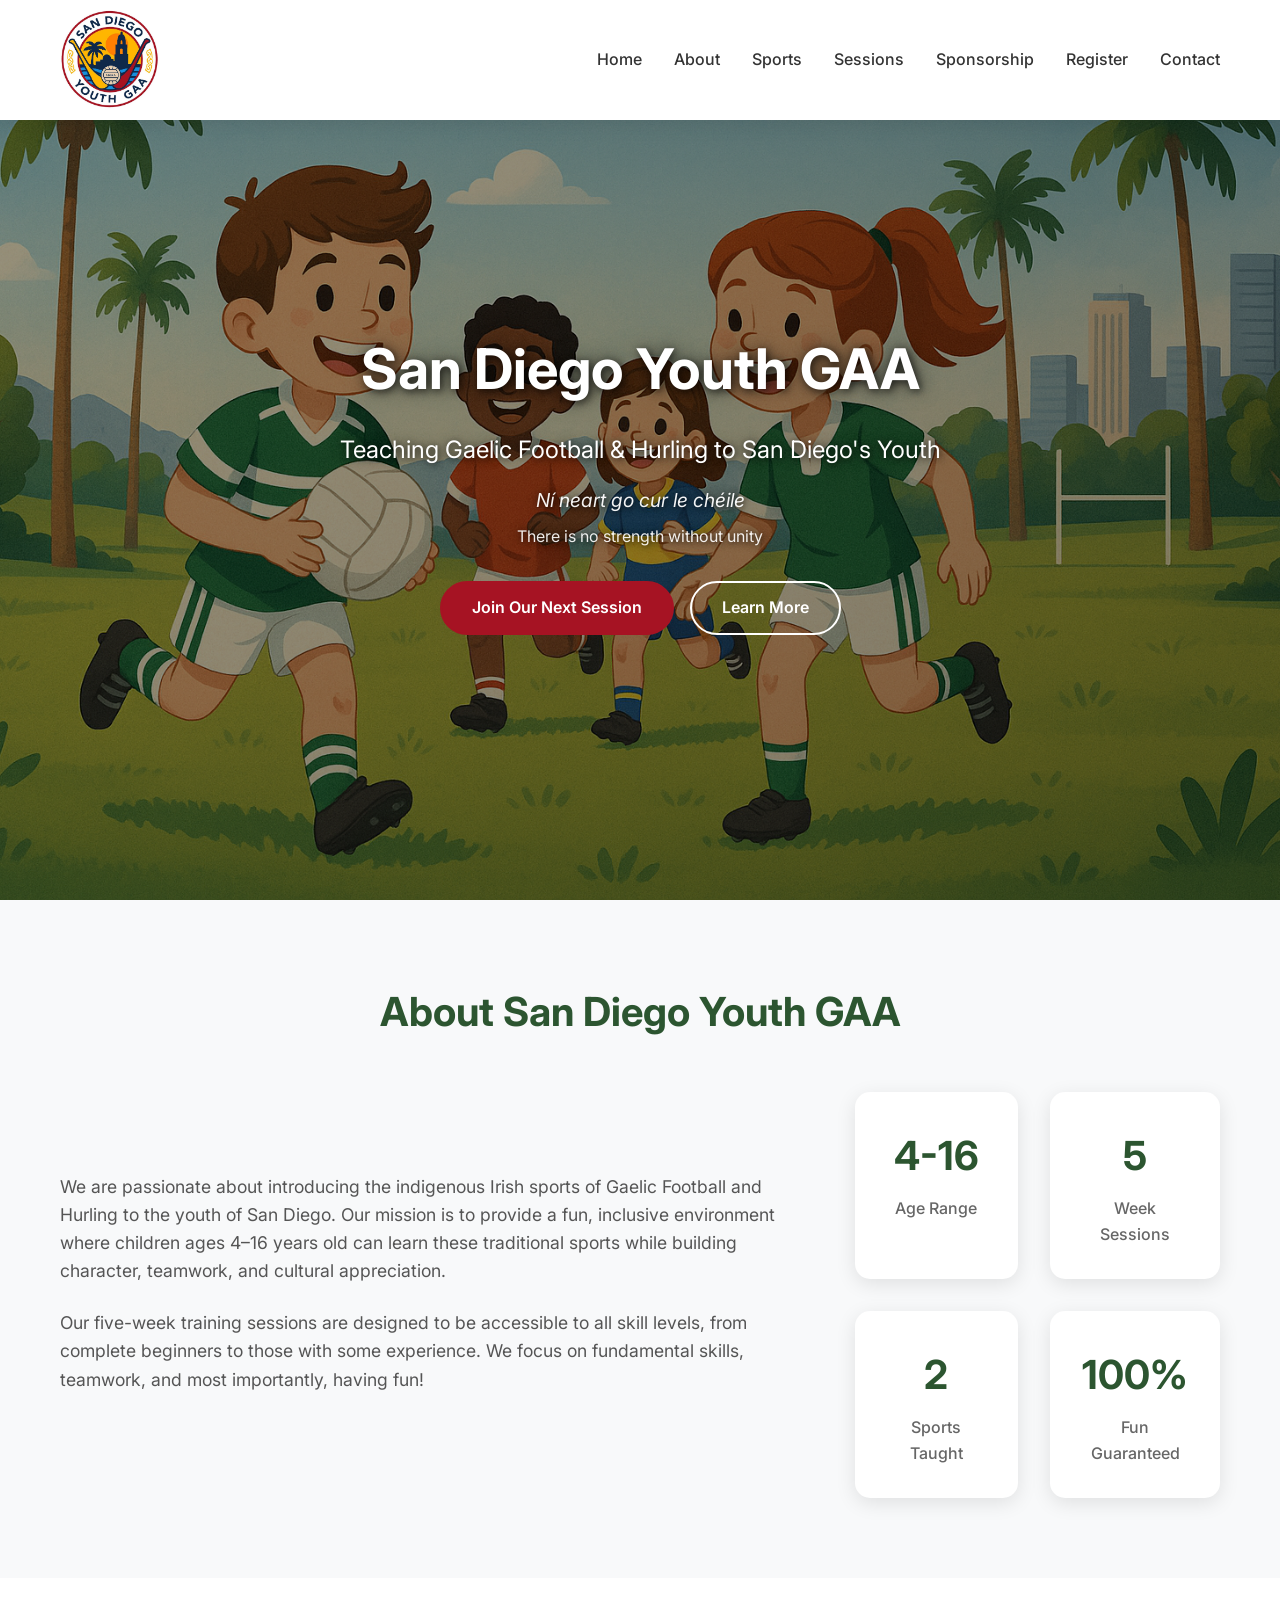
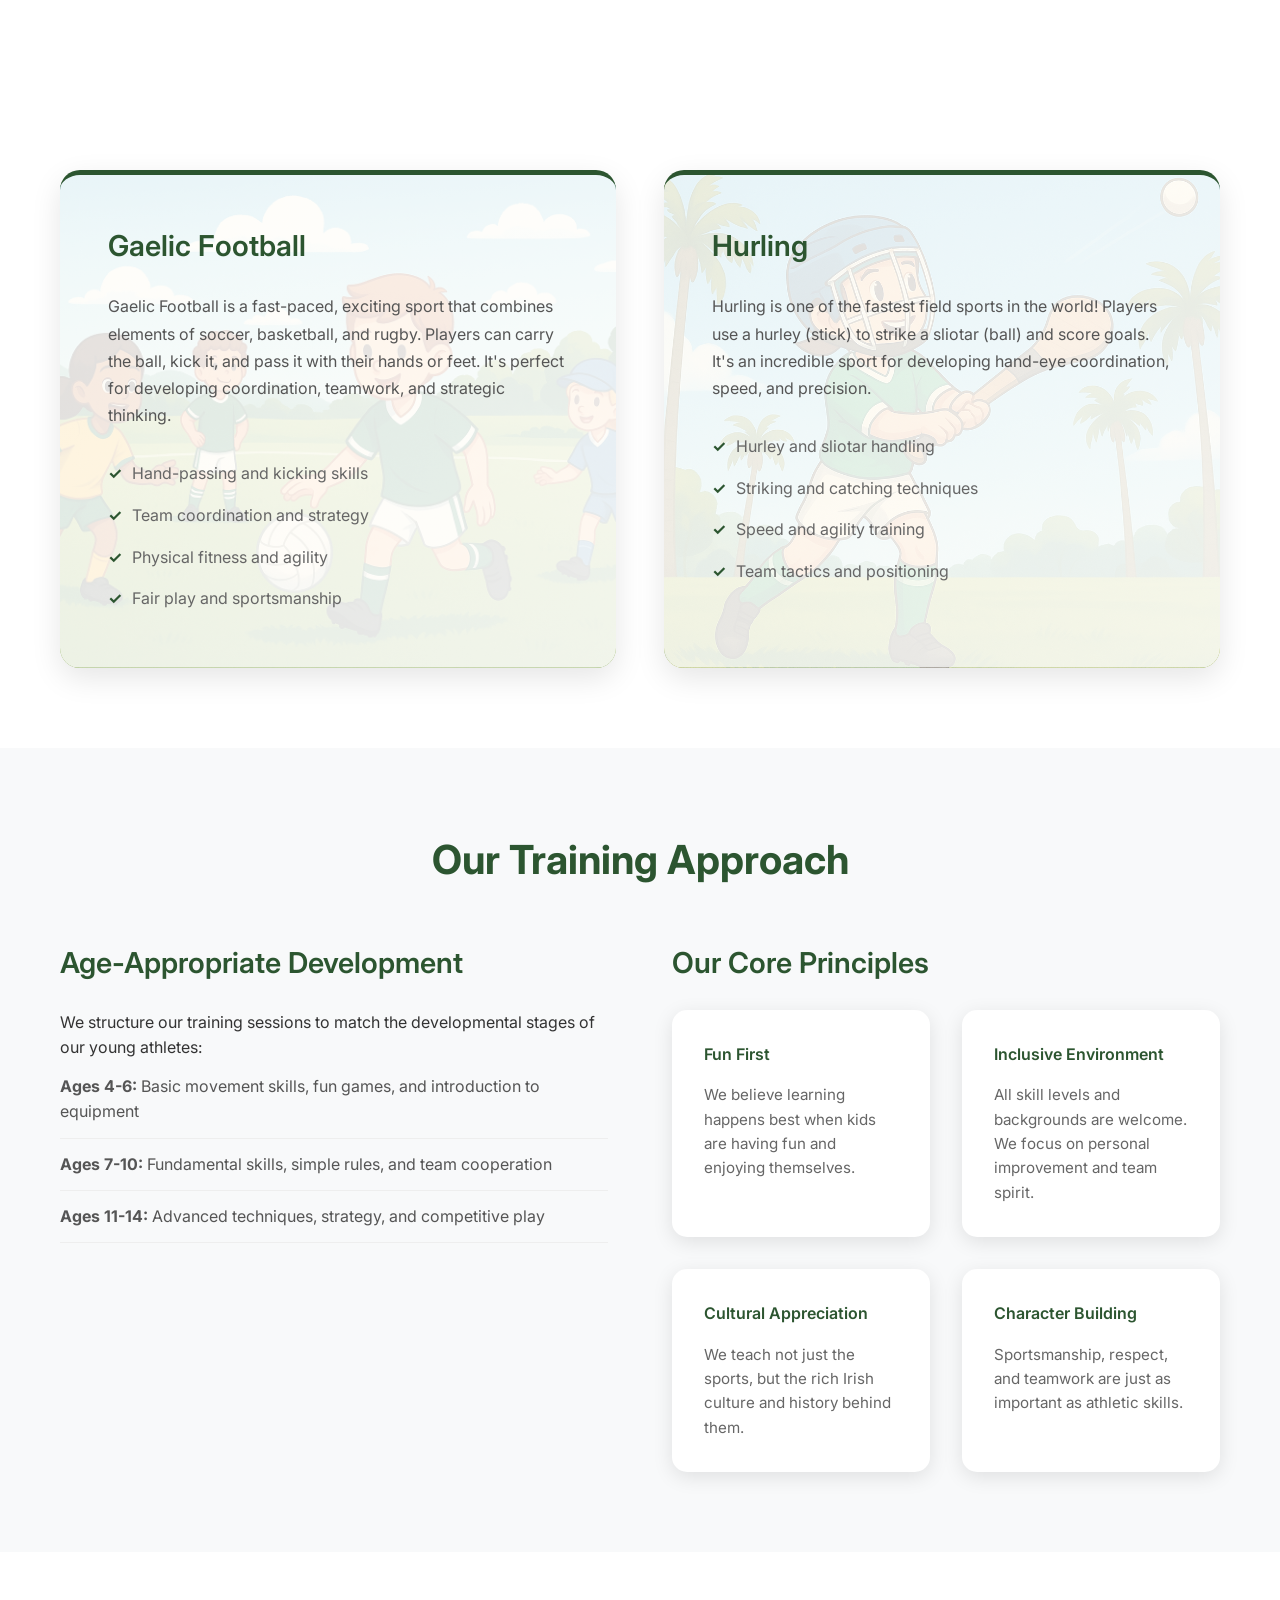
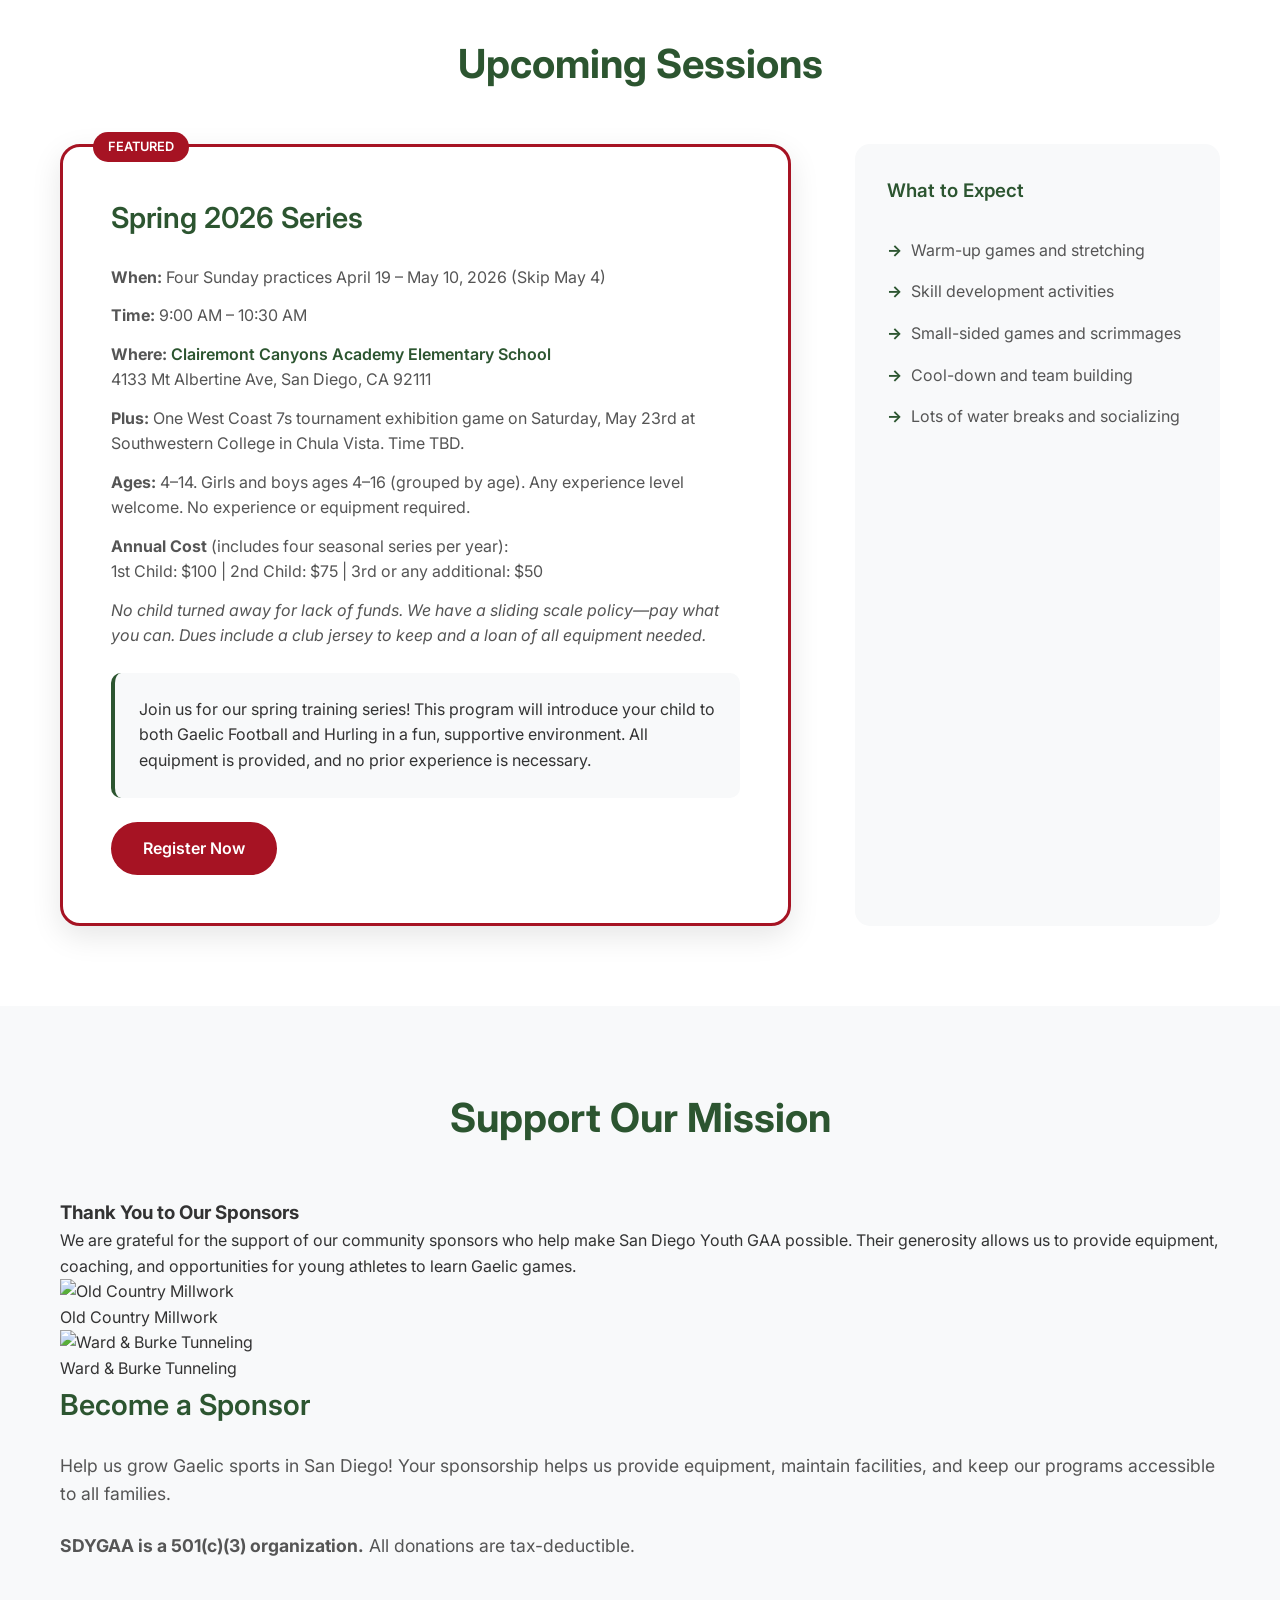
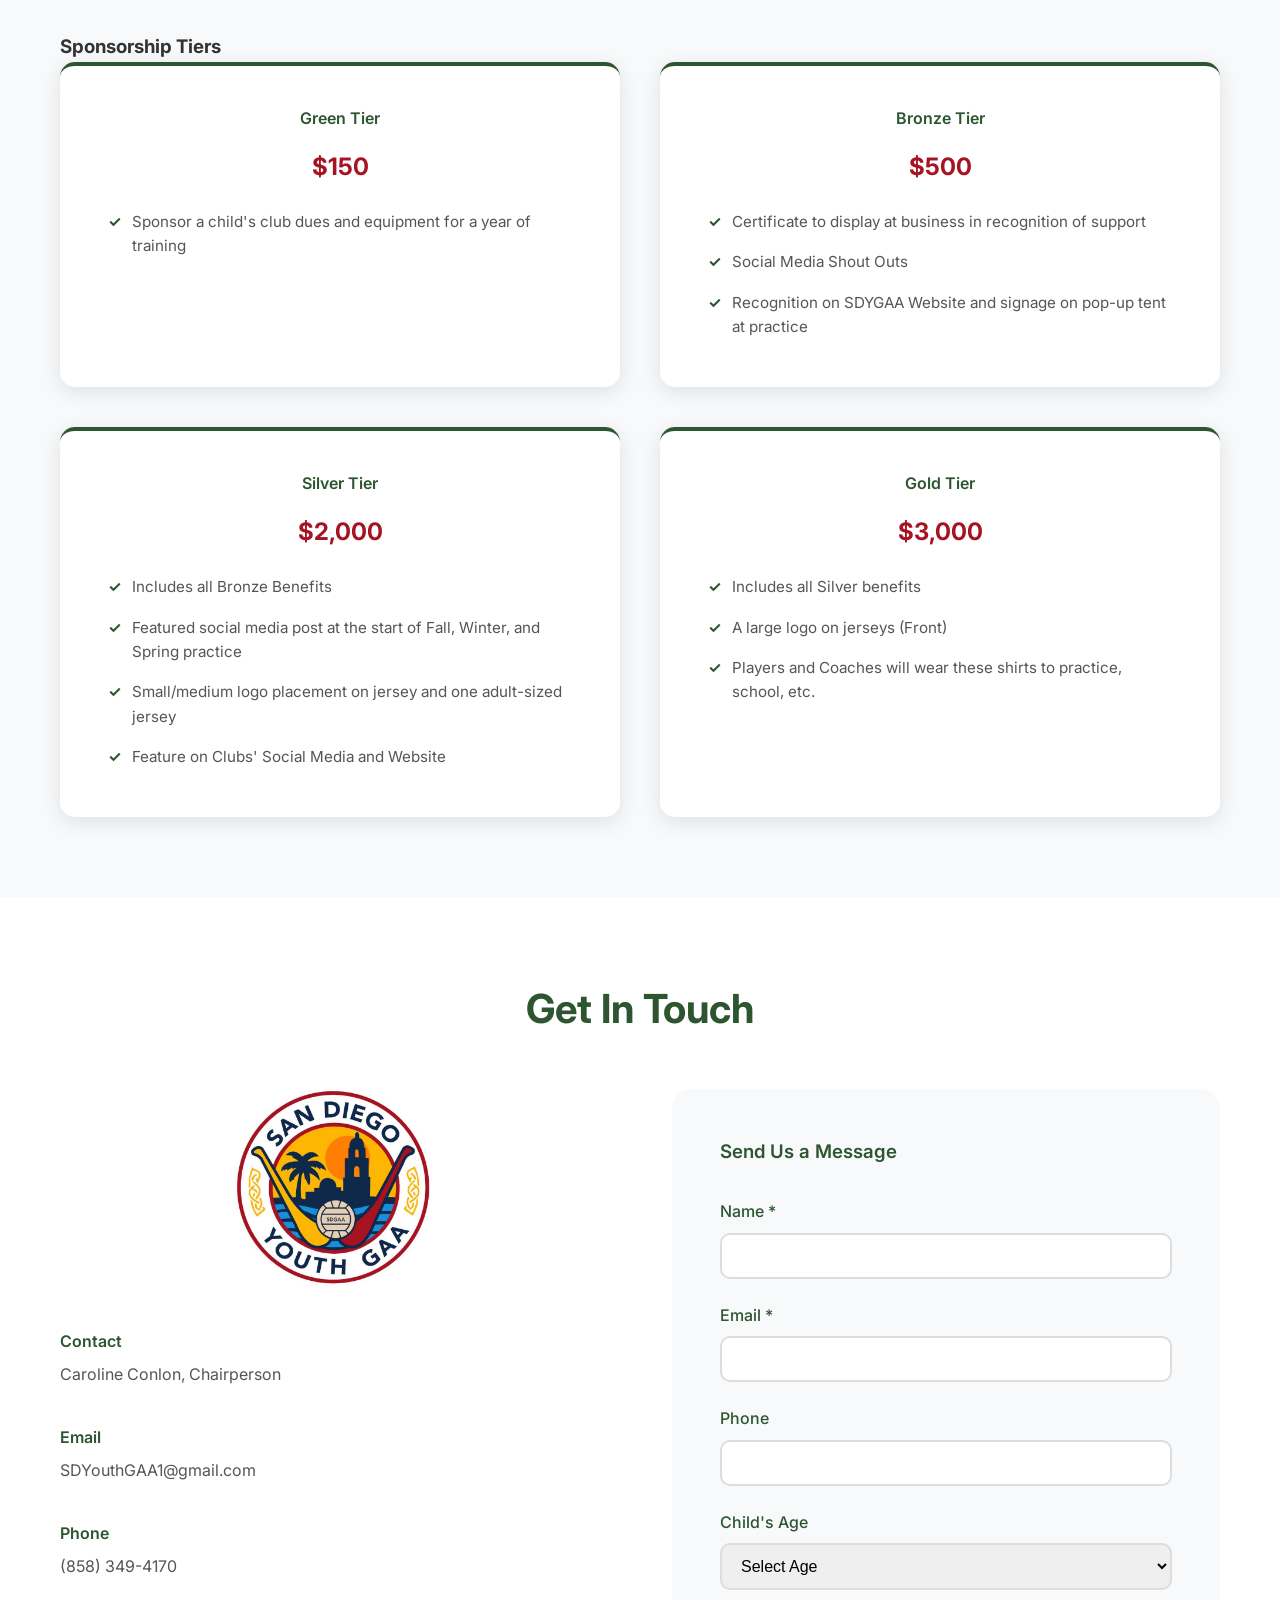
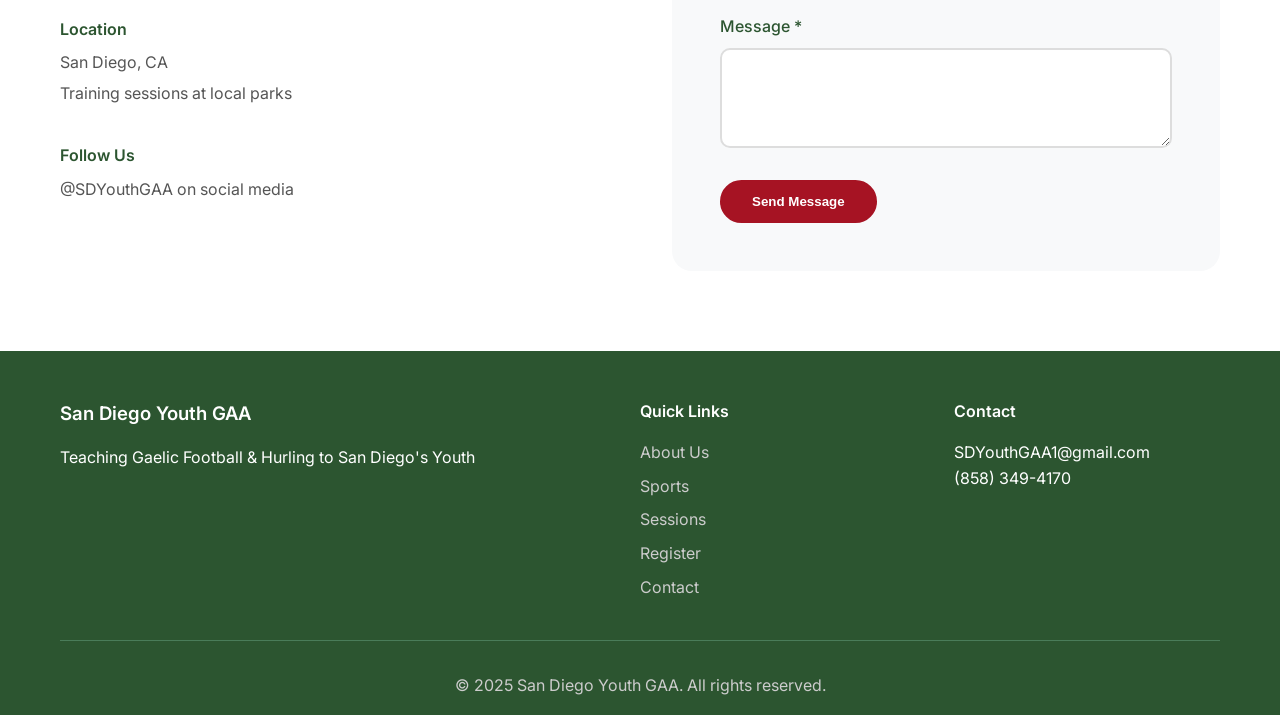
==== index.html @ a53fa12e "Update index.html" ====
<!DOCTYPE html>
<html lang="en">
<head>
    <meta charset="UTF-8">
    <meta name="viewport" content="width=device-width, initial-scale=1.0">
    <title>San Diego Youth GAA - Gaelic Football & Hurling for Kids</title>
    <meta name="description" content="San Diego Youth GAA teaches Gaelic Football and Hurling to children ages 4-16. Join our fun, inclusive sports programs in San Diego!">
    <link rel="stylesheet" href="styles.css">
    <link href="https://fonts.googleapis.com/css2?family=Inter:wght@300;400;500;600;700&display=swap" rel="stylesheet">
</head>
<body>
    <!-- Navigation -->
    <nav class="navbar">
        <div class="nav-container">
            <div class="nav-logo">
                <a href="#home">
                    <img src="images/Youth-GAA-Logo-01.png" alt="San Diego Youth GAA Logo" class="logo-img">
                </a>
            </div>
            <div class="nav-menu" id="nav-menu">
                <a href="#home" class="nav-link">Home</a>
                <a href="#about" class="nav-link">About</a>
                <a href="#sports" class="nav-link">Sports</a>
                <a href="#sessions" class="nav-link">Sessions</a>
                <a href="#sponsorship" class="nav-link">Sponsorship</a>
                <a href="registration.html" class="nav-link">Register</a>
                <a href="#contact" class="nav-link">Contact</a>
            </div>
            <div class="nav-toggle" id="nav-toggle">
                <span class="bar"></span>
                <span class="bar"></span>
                <span class="bar"></span>
            </div>
        </div>
    </nav>

    <!-- Hero Section -->
    <section id="home" class="hero">
        <div class="hero-content">
            <h1 class="hero-title">San Diego Youth GAA</h1>
            <p class="hero-subtitle">Teaching Gaelic Football & Hurling to San Diego's Youth</p>
            <p class="hero-tagline">Ní neart go cur le chéile</p>
            <p class="hero-tagline-translation">There is no strength without unity</p>
            <div class="hero-buttons">
                <a href="#sessions" class="btn btn-primary">Join Our Next Session</a>
                <a href="#about" class="btn btn-secondary">Learn More</a>
            </div>
        </div>
    </section>

    <!-- About Section -->
    <section id="about" class="about">
        <div class="container">
            <h2 class="section-title">About San Diego Youth GAA</h2>
            <div class="about-content">
                <div class="about-text">
                    <p>We are passionate about introducing the indigenous Irish sports of Gaelic Football and Hurling to the youth of San Diego. Our mission is to provide a fun, inclusive environment where children ages 4–16 years old can learn these traditional sports while building character, teamwork, and cultural appreciation.</p>
                    <p>Our five-week training sessions are designed to be accessible to all skill levels, from complete beginners to those with some experience. We focus on fundamental skills, teamwork, and most importantly, having fun!</p>
                </div>
                <div class="about-stats">
                    <div class="stat">
                        <h3>4-16</h3>
                        <p>Age Range</p>
                    </div>
                    <div class="stat">
                        <h3>5</h3>
                        <p>Week Sessions</p>
                    </div>
                    <div class="stat">
                        <h3>2</h3>
                        <p>Sports Taught</p>
                    </div>
                    <div class="stat">
                        <h3>100%</h3>
                        <p>Fun Guaranteed</p>
                    </div>
                </div>
            </div>
        </div>
    </section>

    <!-- Sports Section -->
    <section id="sports" class="sports">
        <div class="container">
            <h2 class="section-title">The Sports We Teach</h2>
            <div class="sports-grid">
                <div class="sport-card">
                    <h3>Gaelic Football</h3>
                    <p>Gaelic Football is a fast-paced, exciting sport that combines elements of soccer, basketball, and rugby. Players can carry the ball, kick it, and pass it with their hands or feet. It's perfect for developing coordination, teamwork, and strategic thinking.</p>
                    <ul>
                        <li>Hand-passing and kicking skills</li>
                        <li>Team coordination and strategy</li>
                        <li>Physical fitness and agility</li>
                        <li>Fair play and sportsmanship</li>
                    </ul>
                </div>
                <div class="sport-card">
                    <h3>Hurling</h3>
                    <p>Hurling is one of the fastest field sports in the world! Players use a hurley (stick) to strike a sliotar (ball) and score goals. It's an incredible sport for developing hand-eye coordination, speed, and precision.</p>
                    <ul>
                        <li>Hurley and sliotar handling</li>
                        <li>Striking and catching techniques</li>
                        <li>Speed and agility training</li>
                        <li>Team tactics and positioning</li>
                    </ul>
                </div>
            </div>
        </div>
    </section>

    <!-- Training Methodology -->
    <section class="methodology">
        <div class="container">
            <h2 class="section-title">Our Training Approach</h2>
            <div class="methodology-content">
                <div class="methodology-text">
                    <h3>Age-Appropriate Development</h3>
                    <p>We structure our training sessions to match the developmental stages of our young athletes:</p>
                    <ul>
                        <li><strong>Ages 4-6:</strong> Basic movement skills, fun games, and introduction to equipment</li>
                        <li><strong>Ages 7-10:</strong> Fundamental skills, simple rules, and team cooperation</li>
                        <li><strong>Ages 11-14:</strong> Advanced techniques, strategy, and competitive play</li>
                    </ul>
                </div>
                <div class="methodology-principles">
                    <h3>Our Core Principles</h3>
                    <div class="principles-grid">
                        <div class="principle">
                            <h4>Fun First</h4>
                            <p>We believe learning happens best when kids are having fun and enjoying themselves.</p>
                        </div>
                        <div class="principle">
                            <h4>Inclusive Environment</h4>
                            <p>All skill levels and backgrounds are welcome. We focus on personal improvement and team spirit.</p>
                        </div>
                        <div class="principle">
                            <h4>Cultural Appreciation</h4>
                            <p>We teach not just the sports, but the rich Irish culture and history behind them.</p>
                        </div>
                        <div class="principle">
                            <h4>Character Building</h4>
                            <p>Sportsmanship, respect, and teamwork are just as important as athletic skills.</p>
                        </div>
                    </div>
                </div>
            </div>
        </div>
    </section>

    <!-- Sessions Section -->
    <section id="sessions" class="sessions">
        <div class="container">
            <h2 class="section-title">Upcoming Sessions</h2>
            <div class="sessions-content">
                <div class="session-card featured">
                    <h3>Spring 2026 Series</h3>
                    <div class="session-details">
                        <p><strong>When:</strong> Four Sunday practices April 19 – May 10, 2026 (Skip May 4)</p>
                        <p><strong>Time:</strong> 9:00 AM – 10:30 AM</p>
                        <p><strong>Where:</strong> <a href="https://maps.app.goo.gl/bVkamLUsUkQuXabm9" target="_blank" rel="noopener noreferrer">Clairemont Canyons Academy Elementary School</a><br>4133 Mt Albertine Ave, San Diego, CA 92111</p>
                        <p><strong>Plus:</strong> One West Coast 7s tournament exhibition game on Saturday, May 23rd at Southwestern College in Chula Vista. Time TBD.</p>
                        <p><strong>Ages:</strong> 4–14. Girls and boys ages 4–16 (grouped by age). Any experience level welcome. No experience or equipment required.</p>
                        <p><strong>Annual Cost</strong> (includes four seasonal series per year):<br>
                        1st Child: $100 | 2nd Child: $75 | 3rd or any additional: $50</p>
                        <p><em>No child turned away for lack of funds. We have a sliding scale policy—pay what you can. Dues include a club jersey to keep and a loan of all equipment needed.</em></p>
                    </div>
                    <div class="session-description">
                        <p>Join us for our spring training series! This program will introduce your child to both Gaelic Football and Hurling in a fun, supportive environment. All equipment is provided, and no prior experience is necessary.</p>
                    </div>
                    <a href="registration.html" class="btn btn-primary">Register Now</a>
                </div>
                
                <div class="session-info">
                    <h3>What to Expect</h3>
                    <ul>
                        <li>Warm-up games and stretching</li>
                        <li>Skill development activities</li>
                        <li>Small-sided games and scrimmages</li>
                        <li>Cool-down and team building</li>
                        <li>Lots of water breaks and socializing</li>
                    </ul>
                </div>
            </div>
        </div>
    </section>

    <!-- Sponsorship Section -->
    <section id="sponsorship" class="sponsorship">
        <div class="container">
            <h2 class="section-title">Support Our Mission</h2>
            <div class="sponsor-thank-you">
                <h3>Thank You to Our Sponsors</h3>
                <p>We are grateful for the support of our community sponsors who help make San Diego Youth GAA possible. Their generosity allows us to provide equipment, coaching, and opportunities for young athletes to learn Gaelic games.</p>
                <div class="sponsor-logos">
                    <div class="sponsor-logo-item">
                        <img src="images/sponsors/old-country-millwork.png" alt="Old Country Millwork" class="sponsor-logo-img">
                        <p>Old Country Millwork</p>
                    </div>
                    <div class="sponsor-logo-item">
                        <img src="images/sponsors/ward-burke-tunneling.png" alt="Ward & Burke Tunneling" class="sponsor-logo-img">
                        <p>Ward & Burke Tunneling</p>
                    </div>
                </div>
            </div>
            <div class="sponsorship-content">
                <div class="sponsorship-text">
                    <h3>Become a Sponsor</h3>
                    <p>Help us grow Gaelic sports in San Diego! Your sponsorship helps us provide equipment, maintain facilities, and keep our programs accessible to all families.</p>
                    <p><strong>SDYGAA is a 501(c)(3) organization.</strong> All donations are tax-deductible.</p>
                </div>
                <div class="sponsorship-levels">
                    <h3>Sponsorship Tiers</h3>
                    <div class="levels-grid">
                        <div class="level">
                            <h4>Green Tier</h4>
                            <p class="amount">$150</p>
                            <ul>
                                <li>Sponsor a child's club dues and equipment for a year of training</li>
                            </ul>
                        </div>
                        <div class="level">
                            <h4>Bronze Tier</h4>
                            <p class="amount">$500</p>
                            <ul>
                                <li>Certificate to display at business in recognition of support</li>
                                <li>Social Media Shout Outs</li>
                                <li>Recognition on SDYGAA Website and signage on pop-up tent at practice</li>
                            </ul>
                        </div>
                        <div class="level">
                            <h4>Silver Tier</h4>
                            <p class="amount">$2,000</p>
                            <ul>
                                <li>Includes all Bronze Benefits</li>
                                <li>Featured social media post at the start of Fall, Winter, and Spring practice</li>
                                <li>Small/medium logo placement on jersey and one adult-sized jersey</li>
                                <li>Feature on Clubs' Social Media and Website</li>
                            </ul>
                        </div>
                        <div class="level">
                            <h4>Gold Tier</h4>
                            <p class="amount">$3,000</p>
                            <ul>
                                <li>Includes all Silver benefits</li>
                                <li>A large logo on jerseys (Front)</li>
                                <li>Players and Coaches will wear these shirts to practice, school, etc.</li>
                            </ul>
                        </div>
                    </div>
                </div>
            </div>
        </div>
    </section>

    <!-- Contact Section -->
    <section id="contact" class="contact">
        <div class="container">
            <h2 class="section-title">Get In Touch</h2>
            <div class="contact-content">
                <div class="contact-info">
                    <div class="contact-logo">
                        <img src="images/Youth-GAA-Logo-01.png" alt="San Diego Youth GAA Logo" class="contact-logo-img">
                    </div>
                    <div class="contact-item">
                        <h4>Contact</h4>
                        <p>Caroline Conlon, Chairperson</p>
                    </div>
                    <div class="contact-item">
                        <h4>Email</h4>
                        <p>SDYouthGAA1@gmail.com</p>
                    </div>
                    <div class="contact-item">
                        <h4>Phone</h4>
                        <p>(858) 349-4170</p>
                    </div>
                    <div class="contact-item">
                        <h4>Location</h4>
                        <p>San Diego, CA</p>
                        <p>Training sessions at local parks</p>
                    </div>
                    <div class="contact-item">
                        <h4>Follow Us</h4>
                        <p>@SDYouthGAA on social media</p>
                    </div>
                </div>
                <div class="contact-form">
                    <h3>Send Us a Message</h3>
                    <form action="https://formspree.io/f/xldoqvle" method="POST" id="contact-form">
                        <input type="hidden" name="_replyto" value="SDYouthGAA1@gmail.com">
                        <input type="hidden" name="_subject" value="New Contact Form Submission from SD Youth GAA Website">
                        <div class="form-group">
                            <label for="name">Name *</label>
                            <input type="text" id="name" name="name" required>
                        </div>
                        <div class="form-group">
                            <label for="email">Email *</label>
                            <input type="email" id="email" name="email" required>
                        </div>
                        <div class="form-group">
                            <label for="phone">Phone</label>
                            <input type="tel" id="phone" name="phone">
                        </div>
                        <div class="form-group">
                            <label for="child-age">Child's Age</label>
                            <select id="child-age" name="child-age">
                                <option value="">Select Age</option>
                                <option value="4-6">4-6 years</option>
                                <option value="7-10">7-10 years</option>
                                <option value="11-14">11-14 years</option>
                            </select>
                        </div>
                        <div class="form-group">
                            <label for="message">Message *</label>
                            <textarea id="message" name="message" rows="4" required></textarea>
                        </div>
                        <button type="submit" class="btn btn-primary">Send Message</button>
                        <div id="form-status" style="margin-top: 1rem; display: none;"></div>
                    </form>
                </div>
            </div>
        </div>
    </section>

    <!-- Footer -->
    <footer class="footer">
        <div class="container">
            <div class="footer-content">
                <div class="footer-section">
                    <h3>San Diego Youth GAA</h3>
                    <p>Teaching Gaelic Football & Hurling to San Diego's Youth</p>
                </div>
                <div class="footer-section">
                    <h4>Quick Links</h4>
                    <ul>
                        <li><a href="index.html#about">About Us</a></li>
                        <li><a href="index.html#sports">Sports</a></li>
                        <li><a href="index.html#sessions">Sessions</a></li>
                        <li><a href="registration.html">Register</a></li>
                        <li><a href="index.html#contact">Contact</a></li>
                    </ul>
                </div>
                <div class="footer-section">
                    <h4>Contact</h4>
                    <p>SDYouthGAA1@gmail.com</p>
                    <p>(858) 349-4170</p>
                </div>
            </div>
            <div class="footer-bottom">
                <p>&copy; 2025 San Diego Youth GAA. All rights reserved.</p>
            </div>
        </div>
    </footer>

    <script src="script.js"></script>
</body>
</html>
---- styles.css ----
/* Reset and Base Styles */
* {
    margin: 0;
    padding: 0;
    box-sizing: border-box;
}

body {
    font-family: 'Inter', sans-serif;
    line-height: 1.6;
    color: #333;
    overflow-x: hidden;
}

.container {
    max-width: 1200px;
    margin: 0 auto;
    padding: 0 20px;
}

/* Navigation */
.navbar {
    position: fixed;
    top: 0;
    width: 100%;
    background: #ffffff;
    opacity: 1;
    z-index: 1000;
    padding: 10px 0;
    box-shadow: 0 2px 20px rgba(0, 0, 0, 0.1);
    height: 120px;
}

.nav-container {
    max-width: 1200px;
    margin: 0 auto;
    padding: 0 20px;
    display: flex;
    justify-content: space-between;
    align-items: center;
    height: 100%;
}

.nav-logo {
    display: flex;
    align-items: center;
}

.nav-logo a {
    text-decoration: none;
    display: flex;
    align-items: center;
}

.logo-img {
    height: 100px;
    width: auto;
    max-width: 300px;
    object-fit: contain;
}

.nav-menu {
    display: flex;
    gap: 2rem;
}

.nav-link {
    text-decoration: none;
    color: #333;
    font-weight: 500;
    transition: color 0.3s ease;
}

.nav-link:hover {
    color: #2c5530;
}

.nav-toggle {
    display: none;
    flex-direction: column;
    cursor: pointer;
}

.bar {
    width: 25px;
    height: 3px;
    background: #333;
    margin: 3px 0;
    transition: 0.3s;
}

/* Hero Section */
.hero {
    background: linear-gradient(135deg, rgba(0, 0, 0, 0.4) 0%, rgba(0, 0, 0, 0.5) 100%),
                url('images/Youth-GAA-Header-Image-02.png');
    background-size: cover;
    background-position: center;
    background-repeat: no-repeat;
    background-attachment: fixed;
    color: white;
    padding: 140px 0 80px;
    text-align: center;
    min-height: 100vh;
    display: flex;
    align-items: center;
    position: relative;
}

.hero-content {
    max-width: 800px;
    margin: 0 auto;
    padding: 0 20px;
}

.hero-title {
    font-size: 3.5rem;
    font-weight: 700;
    margin-bottom: 1rem;
    text-shadow: 2px 2px 8px rgba(0, 0, 0, 0.7), 0 0 20px rgba(0, 0, 0, 0.5);
}

.hero-subtitle {
    font-size: 1.5rem;
    margin-bottom: 1rem;
    font-weight: 400;
    text-shadow: 1px 1px 6px rgba(0, 0, 0, 0.7), 0 0 15px rgba(0, 0, 0, 0.4);
}

.hero-tagline {
    font-size: 1.2rem;
    font-style: italic;
    margin-bottom: 0.5rem;
    opacity: 0.95;
    text-shadow: 1px 1px 5px rgba(0, 0, 0, 0.7), 0 0 12px rgba(0, 0, 0, 0.4);
}

.hero-tagline-translation {
    font-size: 1rem;
    margin-bottom: 2rem;
    opacity: 0.9;
    text-shadow: 1px 1px 5px rgba(0, 0, 0, 0.7), 0 0 12px rgba(0, 0, 0, 0.4);
}

.hero-buttons {
    display: flex;
    gap: 1rem;
    justify-content: center;
    flex-wrap: wrap;
}

/* Buttons */
.btn {
    display: inline-block;
    padding: 12px 30px;
    text-decoration: none;
    border-radius: 50px;
    font-weight: 600;
    transition: all 0.3s ease;
    border: 2px solid transparent;
}

.btn-primary {
    background: #a61323;
    color: white;
    border-color: #a61323;
}

.btn-primary:hover {
    background: #8a0f1c;
    border-color: #8a0f1c;
    transform: translateY(-2px);
    box-shadow: 0 5px 15px rgba(166, 19, 35, 0.4);
}

.btn-secondary {
    background: transparent;
    color: white;
    border-color: white;
}

.btn-secondary:hover {
    background: white;
    color: #2c5530;
    transform: translateY(-2px);
}

/* Section Styles */
section {
    padding: 80px 0;
}

.section-title {
    text-align: center;
    font-size: 2.5rem;
    font-weight: 700;
    margin-bottom: 3rem;
    color: #2c5530;
}

/* About Section */
.about {
    background: #f8f9fa;
}

.about-content {
    display: grid;
    grid-template-columns: 2fr 1fr;
    gap: 4rem;
    align-items: center;
}

.about-text p {
    font-size: 1.1rem;
    margin-bottom: 1.5rem;
    color: #555;
}

.about-stats {
    display: grid;
    grid-template-columns: 1fr 1fr;
    gap: 2rem;
}

.stat {
    text-align: center;
    padding: 2rem;
    background: white;
    border-radius: 15px;
    box-shadow: 0 5px 20px rgba(0, 0, 0, 0.1);
}

.stat h3 {
    font-size: 2.5rem;
    font-weight: 700;
    color: #2c5530;
    margin-bottom: 0.5rem;
}

.stat p {
    color: #666;
    font-weight: 500;
}

/* Sports Section */
.sports {
    position: relative;
    background: url('images/Youth-GAA-Header-Image-04.png') center center;
    background-size: cover;
    background-repeat: no-repeat;
    background-attachment: fixed;
}

.sports .section-title {
    color: #ffffff;
}

.sports .container {
    position: relative;
    z-index: 1;
}

.sports-grid {
    display: grid;
    grid-template-columns: 1fr 1fr;
    gap: 3rem;
}

.sport-card {
    background: white;
    padding: 3rem;
    border-radius: 20px;
    box-shadow: 0 10px 30px rgba(0, 0, 0, 0.1);
    border-top: 5px solid #2c5530;
    position: relative;
    overflow: hidden;
}

.sport-card:first-child {
    background: linear-gradient(135deg, rgba(255, 255, 255, 0.85) 0%, rgba(255, 255, 255, 0.9) 100%),
                url('images/Youth-GAA-Header-Image-01.png');
    background-size: cover;
    background-position: center;
    background-repeat: no-repeat;
}

.sport-card:last-child {
    background: linear-gradient(135deg, rgba(255, 255, 255, 0.85) 0%, rgba(255, 255, 255, 0.9) 100%),
                url('images/Youth-GAA-Header-Image-03.png');
    background-size: cover;
    background-position: center;
    background-repeat: no-repeat;
}

.sport-card h3 {
    font-size: 1.8rem;
    color: #2c5530;
    margin-bottom: 1.5rem;
    font-weight: 600;
    position: relative;
    z-index: 1;
}

.sport-card p {
    margin-bottom: 1.5rem;
    color: #555;
    line-height: 1.7;
    position: relative;
    z-index: 1;
}

.sport-card ul {
    list-style: none;
    position: relative;
    z-index: 1;
}

.sport-card li {
    padding: 0.5rem 0;
    color: #666;
    position: relative;
    padding-left: 1.5rem;
    z-index: 1;
}

.sport-card li:before {
    content: "✓";
    position: absolute;
    left: 0;
    color: #2c5530;
    font-weight: bold;
}

/* Methodology Section */
.methodology {
    background: #f8f9fa;
}

.methodology-content {
    display: grid;
    grid-template-columns: 1fr 1fr;
    gap: 4rem;
}

.methodology-text h3,
.methodology-principles h3 {
    font-size: 1.8rem;
    color: #2c5530;
    margin-bottom: 1.5rem;
    font-weight: 600;
}

.methodology-text ul {
    list-style: none;
}

.methodology-text li {
    padding: 0.8rem 0;
    color: #555;
    border-bottom: 1px solid #eee;
}

.principles-grid {
    display: grid;
    grid-template-columns: 1fr 1fr;
    gap: 2rem;
}

.principle {
    background: white;
    padding: 2rem;
    border-radius: 15px;
    box-shadow: 0 5px 20px rgba(0, 0, 0, 0.1);
}

.principle h4 {
    color: #2c5530;
    margin-bottom: 1rem;
    font-weight: 600;
}

.principle p {
    color: #666;
    font-size: 0.95rem;
}

/* Sessions Section */
.sessions {
    position: relative;
    background: url('images/Youth-GAA-Header-Image-05.png') center center;
    background-size: cover;
    background-repeat: no-repeat;
    background-attachment: fixed;
}

.sessions .container {
    position: relative;
    z-index: 1;
}

.sessions-content {
    display: grid;
    grid-template-columns: 2fr 1fr;
    gap: 4rem;
}

.session-card {
    background: white;
    padding: 3rem;
    border-radius: 20px;
    box-shadow: 0 10px 30px rgba(0, 0, 0, 0.1);
    border: 3px solid #2c5530;
}

.session-card.featured {
    border-color: #a61323;
    position: relative;
}

.session-card.featured:before {
    content: "FEATURED";
    position: absolute;
    top: -15px;
    left: 30px;
    background: #a61323;
    color: white;
    padding: 5px 15px;
    border-radius: 20px;
    font-size: 0.8rem;
    font-weight: 600;
}

.session-card h3 {
    font-size: 1.8rem;
    color: #2c5530;
    margin-bottom: 1.5rem;
    font-weight: 600;
}

.session-details p {
    margin-bottom: 0.8rem;
    color: #555;
}

.session-details a {
    color: #2c5530;
    font-weight: 600;
    text-decoration: none;
}

.session-details a:hover {
    text-decoration: underline;
}

.session-description {
    margin: 1.5rem 0;
    padding: 1.5rem;
    background: #f8f9fa;
    border-radius: 10px;
    border-left: 4px solid #2c5530;
}

.session-info {
    background: #f8f9fa;
    padding: 2rem;
    border-radius: 15px;
}

.session-info h3 {
    color: #2c5530;
    margin-bottom: 1.5rem;
    font-weight: 600;
}

.session-info ul {
    list-style: none;
}

.session-info li {
    padding: 0.5rem 0;
    color: #555;
    position: relative;
    padding-left: 1.5rem;
}

.session-info li:before {
    content: "→";
    position: absolute;
    left: 0;
    color: #2c5530;
    font-weight: bold;
}

/* Sponsorship Section */
.sponsorship {
    background: #f8f9fa;
}

.sponsorship-content {
    display: grid;
    grid-template-columns: 1fr;
    gap: 3rem;
}

.sponsorship-levels {
    width: 100%;
}

.sponsorship-text h3 {
    font-size: 1.8rem;
    color: #2c5530;
    margin-bottom: 1.5rem;
    font-weight: 600;
}

.sponsorship-text p {
    margin-bottom: 1.5rem;
    color: #555;
    font-size: 1.1rem;
}

.sponsorship-benefits h4 {
    color: #2c5530;
    margin-bottom: 1rem;
    font-weight: 600;
}

.sponsorship-benefits ul {
    list-style: none;
}

.sponsorship-benefits li {
    padding: 0.5rem 0;
    color: #555;
    position: relative;
    padding-left: 1.5rem;
}

.sponsorship-benefits li:before {
    content: "✓";
    position: absolute;
    left: 0;
    color: #2c5530;
    font-weight: bold;
}

.levels-grid {
    display: grid;
    grid-template-columns: repeat(2, 1fr);
    gap: 2.5rem;
    max-width: 1400px;
    margin: 0 auto;
}

.level {
    background: white;
    padding: 2.5rem 3rem;
    border-radius: 15px;
    box-shadow: 0 5px 20px rgba(0, 0, 0, 0.1);
    text-align: center;
    border-top: 4px solid #2c5530;
    min-height: 100%;
}

.level h4 {
    color: #2c5530;
    margin-bottom: 1rem;
    font-weight: 600;
}

.amount {
    font-size: 1.5rem;
    font-weight: 700;
    color: #a61323;
    margin-bottom: 1rem;
}

.level ul {
    list-style: none;
    text-align: left;
    margin-top: 1rem;
}

.level li {
    padding: 0.5rem 0;
    color: #555;
    position: relative;
    padding-left: 1.5rem;
    font-size: 0.95rem;
    line-height: 1.6;
}

.level li:before {
    content: "✓";
    position: absolute;
    left: 0;
    color: #2c5530;
    font-weight: bold;
}

/* Contact Section */
.contact-content {
    display: grid;
    grid-template-columns: 1fr 1fr;
    gap: 4rem;
}

.contact-info {
    display: flex;
    flex-direction: column;
    align-items: center;
}

.contact-logo {
    margin-bottom: 2rem;
    text-align: center;
    width: 100%;
}

.contact-logo-img {
    max-width: 200px;
    height: auto;
    width: 100%;
}

.contact-item {
    width: 100%;
    text-align: left;
    margin-bottom: 2rem;
}

.contact-item h4 {
    color: #2c5530;
    margin-bottom: 0.5rem;
    font-weight: 600;
}

.contact-item p {
    color: #555;
    margin-bottom: 0.3rem;
}

.contact-form {
    background: #f8f9fa;
    padding: 3rem;
    border-radius: 20px;
}

.contact-form h3 {
    color: #2c5530;
    margin-bottom: 2rem;
    font-weight: 600;
}

.form-group {
    margin-bottom: 1.5rem;
}

.form-group label {
    display: block;
    margin-bottom: 0.5rem;
    color: #2c5530;
    font-weight: 500;
}

.form-group input,
.form-group select,
.form-group textarea {
    width: 100%;
    padding: 12px 15px;
    border: 2px solid #ddd;
    border-radius: 10px;
    font-size: 1rem;
    transition: border-color 0.3s ease;
}

.form-group input:focus,
.form-group select:focus,
.form-group textarea:focus {
    outline: none;
    border-color: #2c5530;
}

/* Footer */
.footer {
    background: #2c5530;
    color: white;
    padding: 3rem 0 1rem;
}

.footer-content {
    display: grid;
    grid-template-columns: 2fr 1fr 1fr;
    gap: 3rem;
    margin-bottom: 2rem;
}

.footer-section h3,
.footer-section h4 {
    margin-bottom: 1rem;
    font-weight: 600;
}

.footer-section ul {
    list-style: none;
}

.footer-section li {
    margin-bottom: 0.5rem;
}

.footer-section a {
    color: #ccc;
    text-decoration: none;
    transition: color 0.3s ease;
}

.footer-section a:hover {
    color: white;
}

.footer-bottom {
    text-align: center;
    padding-top: 2rem;
    border-top: 1px solid #4a7c59;
    color: #ccc;
}

/* Responsive Design */
@media (max-width: 768px) {
    .navbar {
        padding: 10px 0;
        height: 90px;
    }

    .logo-img {
        height: 70px;
        max-width: 200px;
    }

    .nav-menu {
        position: fixed;
        left: -100%;
        top: 90px;
        flex-direction: column;
        background-color: white;
        width: 100%;
        text-align: center;
        transition: 0.3s;
        box-shadow: 0 10px 27px rgba(0, 0, 0, 0.05);
        padding: 2rem 0;
    }

    .nav-menu.active {
        left: 0;
    }

    .nav-toggle {
        display: flex;
    }

    .nav-toggle.active .bar:nth-child(2) {
        opacity: 0;
    }

    .nav-toggle.active .bar:nth-child(1) {
        transform: translateY(8px) rotate(45deg);
    }

    .nav-toggle.active .bar:nth-child(3) {
        transform: translateY(-8px) rotate(-45deg);
    }

    .hero {
        background-attachment: scroll;
        padding: 110px 0 60px;
    }

    .hero-title {
        font-size: 2.5rem;
    }

    .hero-subtitle {
        font-size: 1.2rem;
    }

    .hero-buttons {
        flex-direction: column;
        align-items: center;
    }

    .about-content,
    .methodology-content,
    .sessions-content,
    .sponsorship-content,
    .contact-content {
        grid-template-columns: 1fr;
        gap: 2rem;
    }

    .contact-logo-img {
        max-width: 150px;
    }

    .sports {
        background-attachment: scroll;
    }

    .sessions {
        background-attachment: scroll;
    }

    .sports-grid {
        grid-template-columns: 1fr;
    }

    .levels-grid {
        grid-template-columns: 1fr;
    }

    .principles-grid {
        grid-template-columns: 1fr;
    }

    .about-stats {
        grid-template-columns: 1fr 1fr;
    }

    .footer-content {
        grid-template-columns: 1fr;
        text-align: center;
    }

    section {
        padding: 60px 0;
    }

    .section-title {
        font-size: 2rem;
    }
}

@media (max-width: 480px) {
    .hero-title {
        font-size: 2rem;
    }

    .about-stats {
        grid-template-columns: 1fr;
    }

    .sport-card,
    .session-card,
    .contact-form {
        padding: 2rem;
    }
}
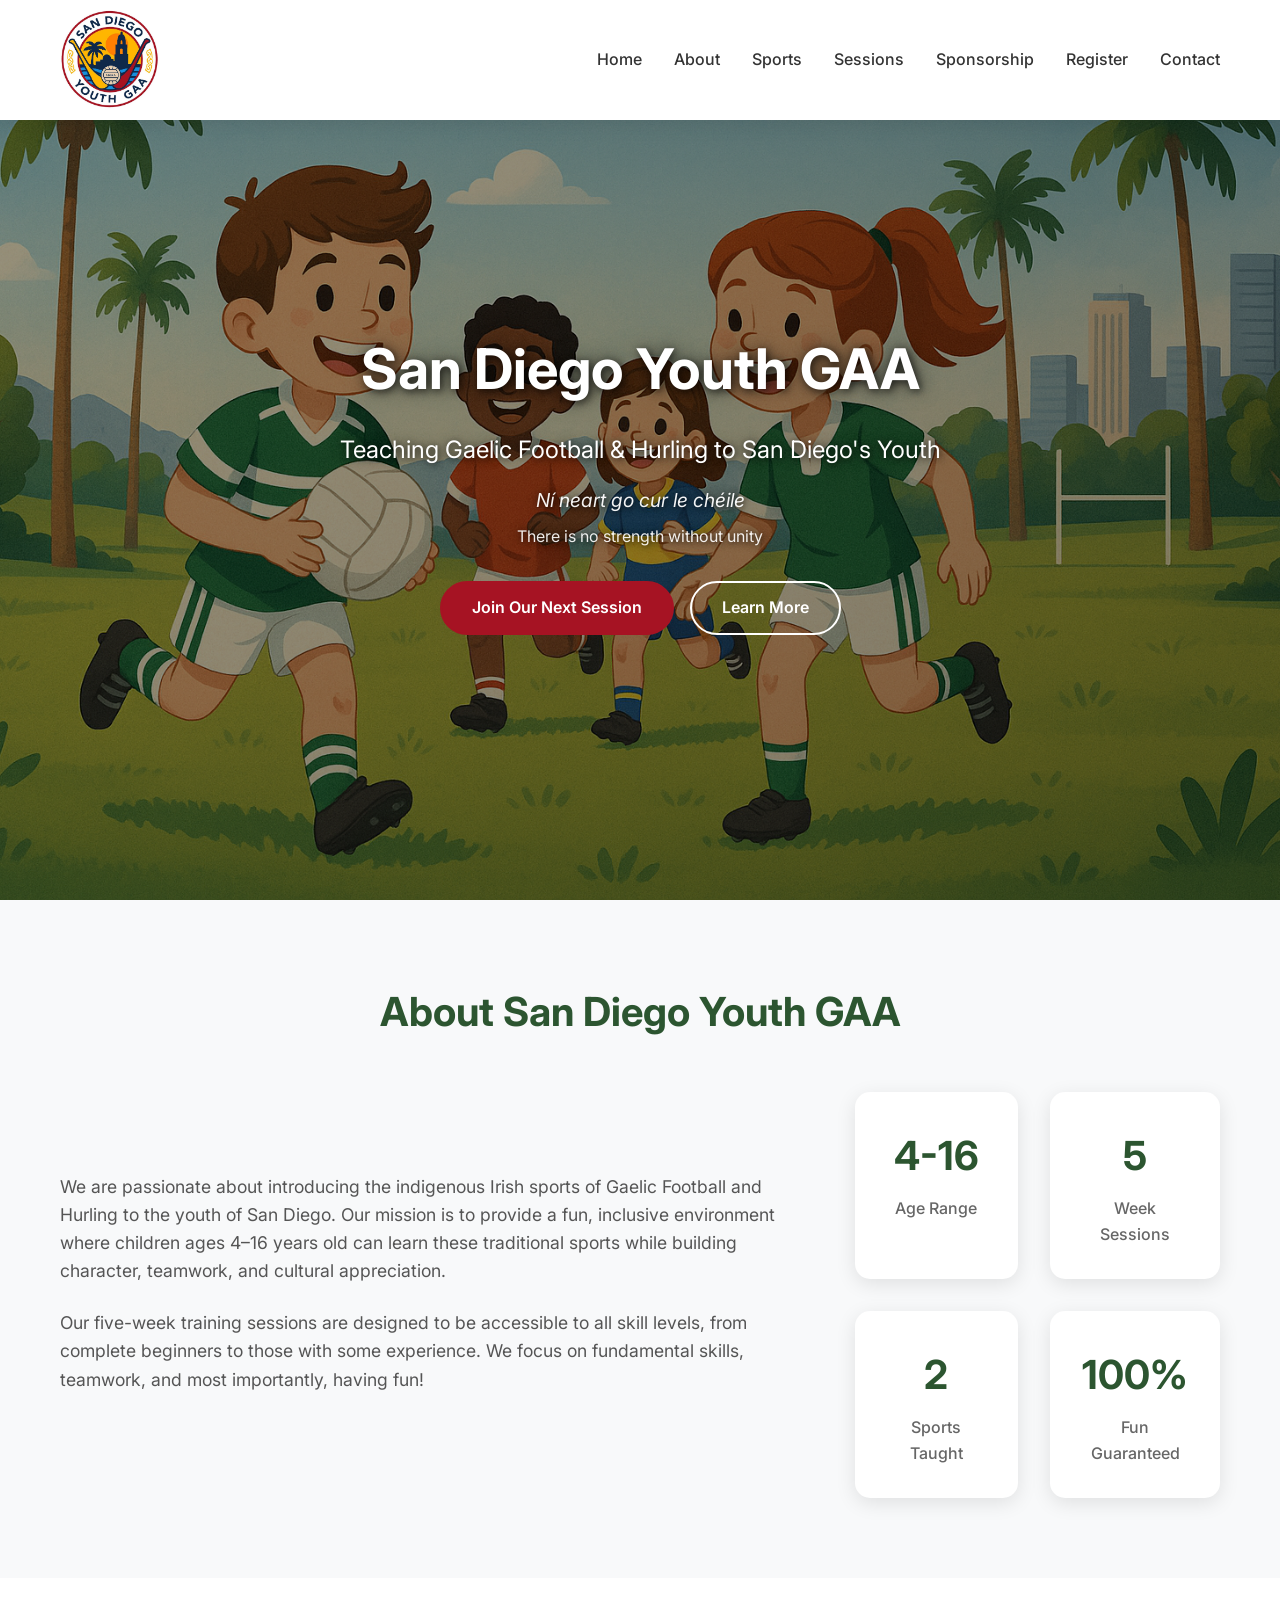
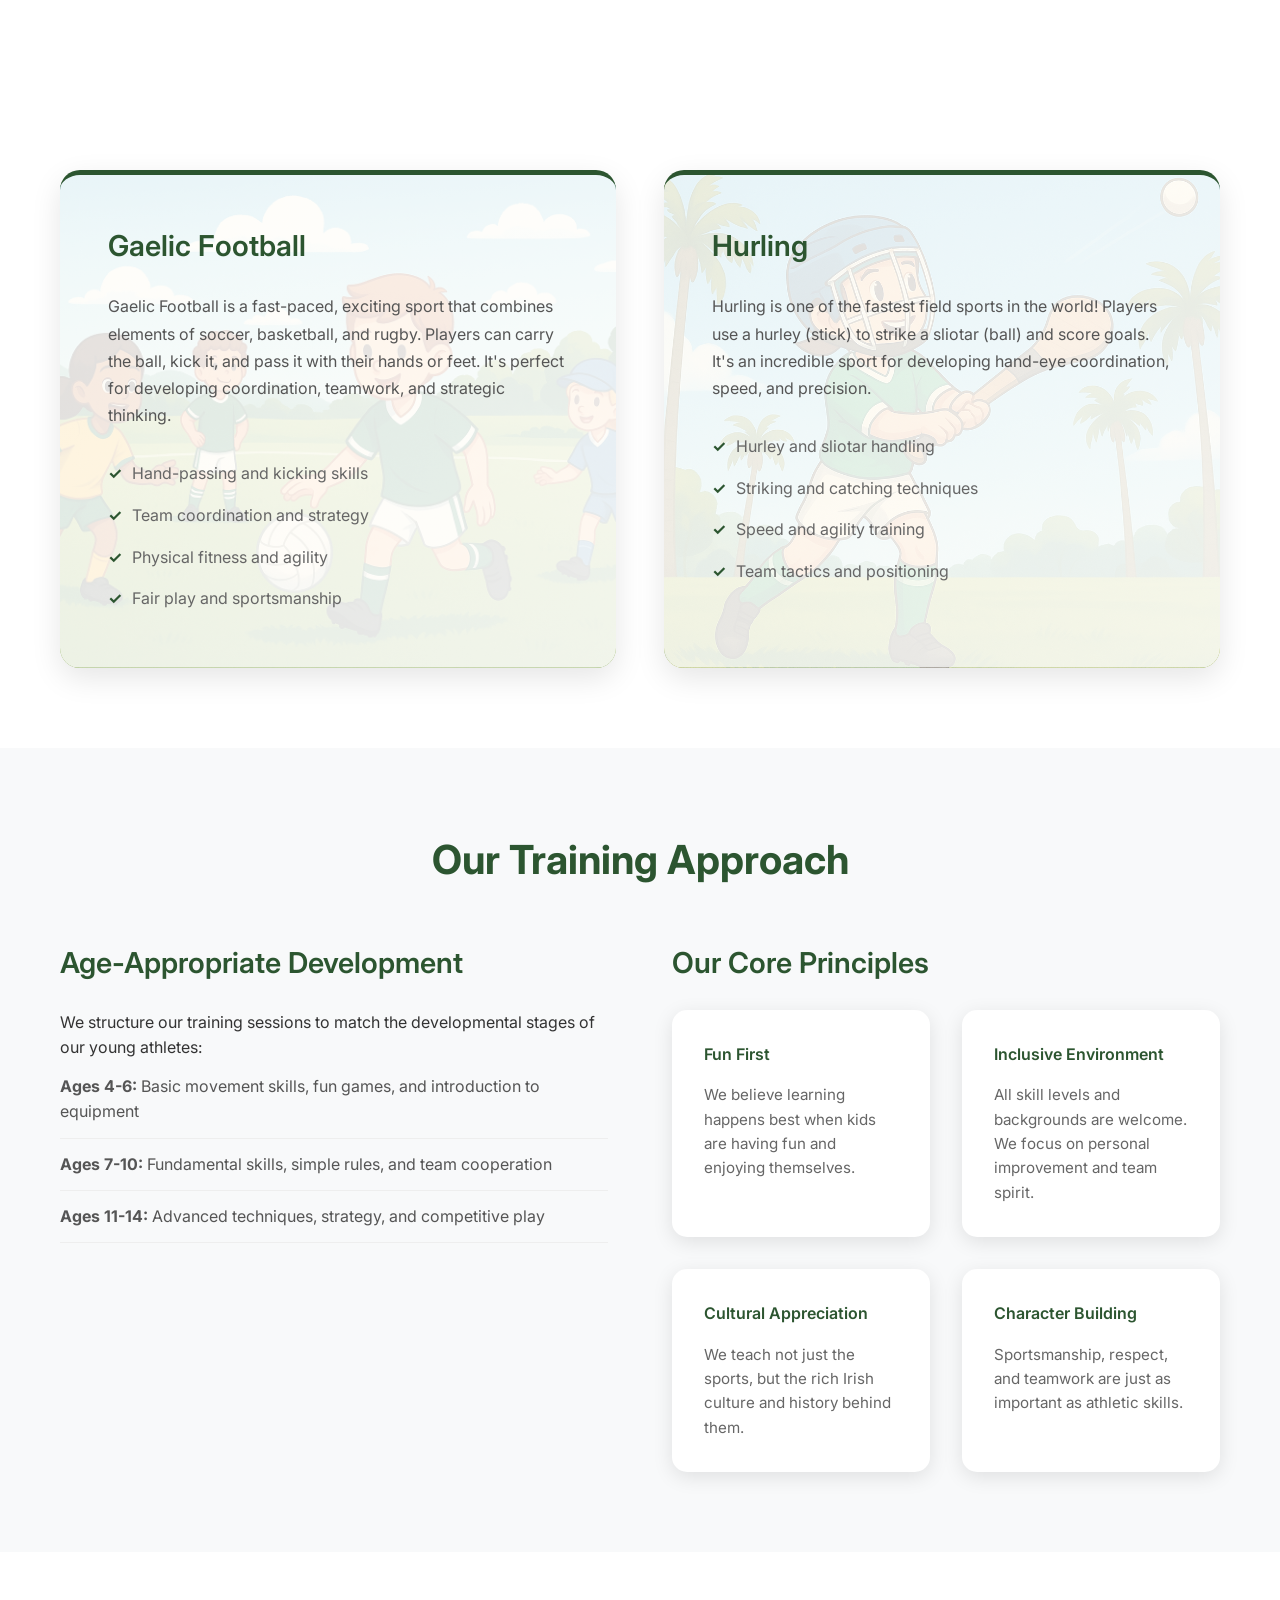
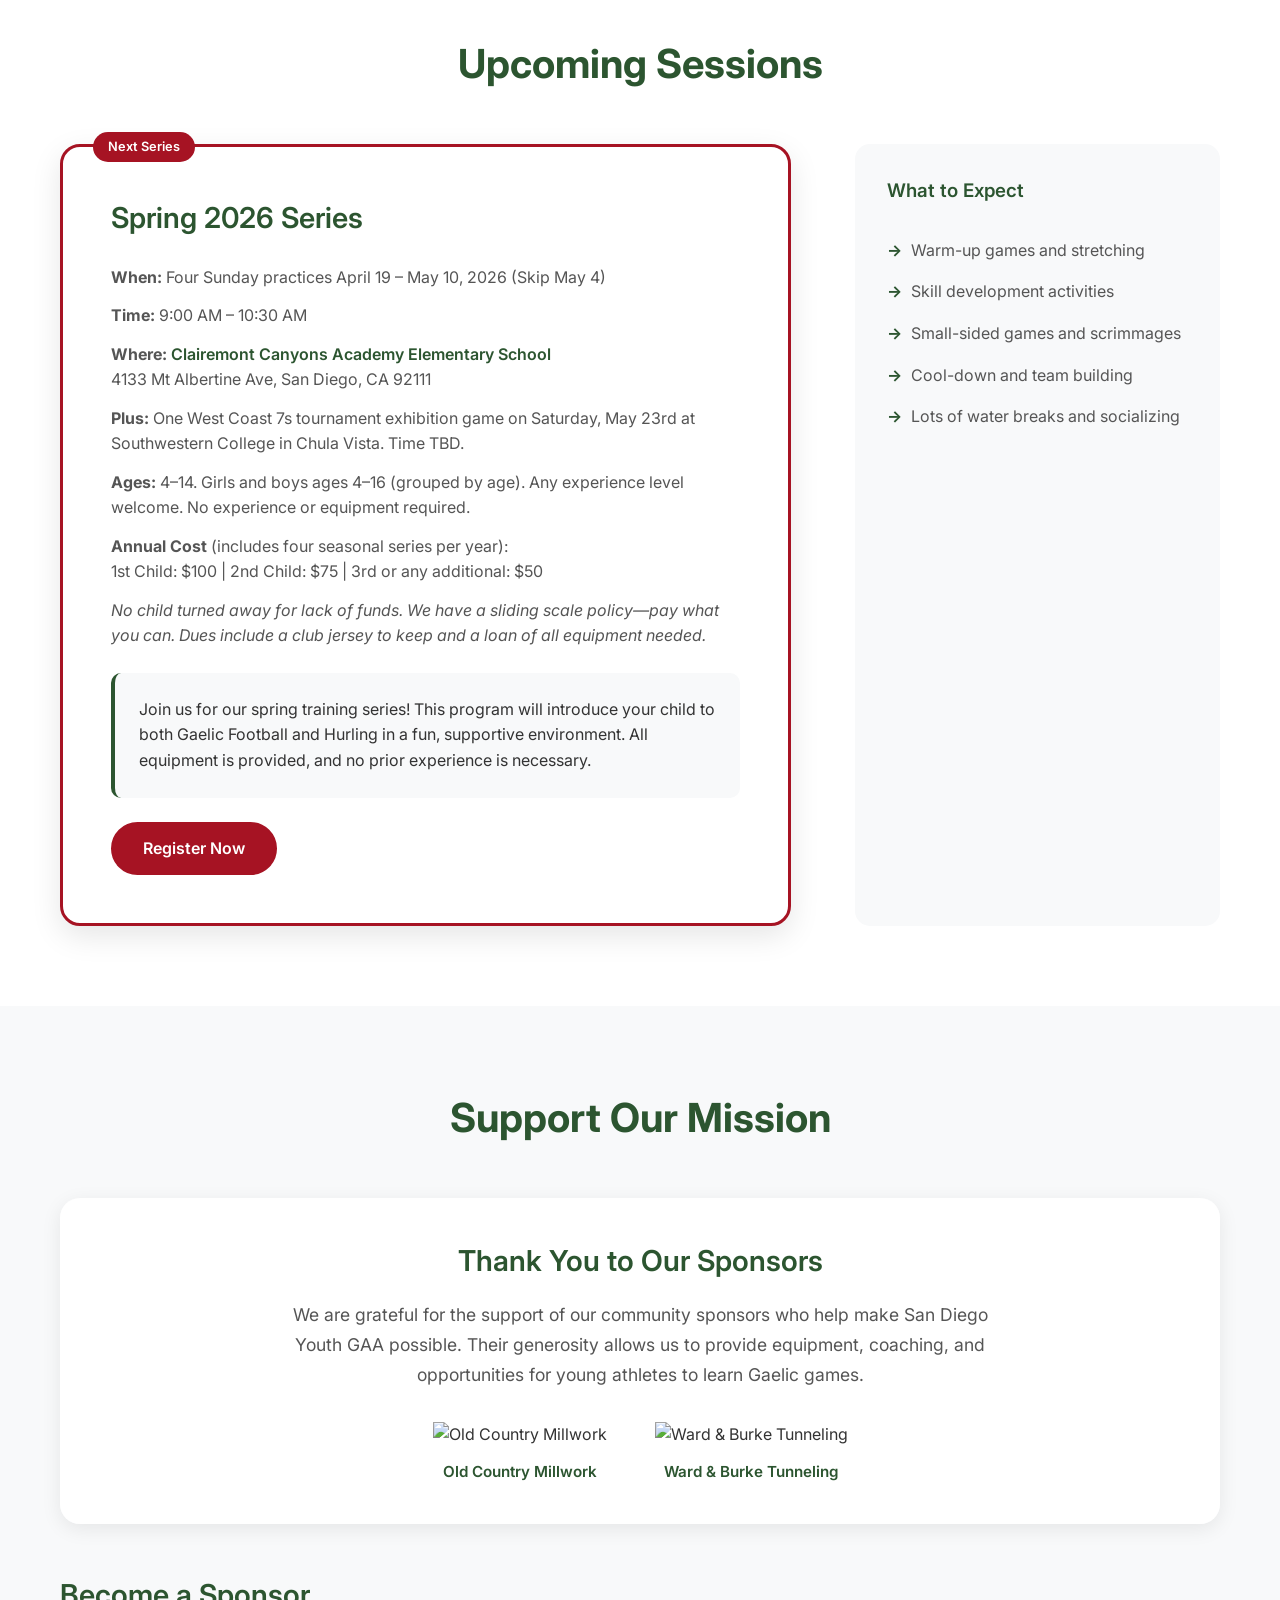
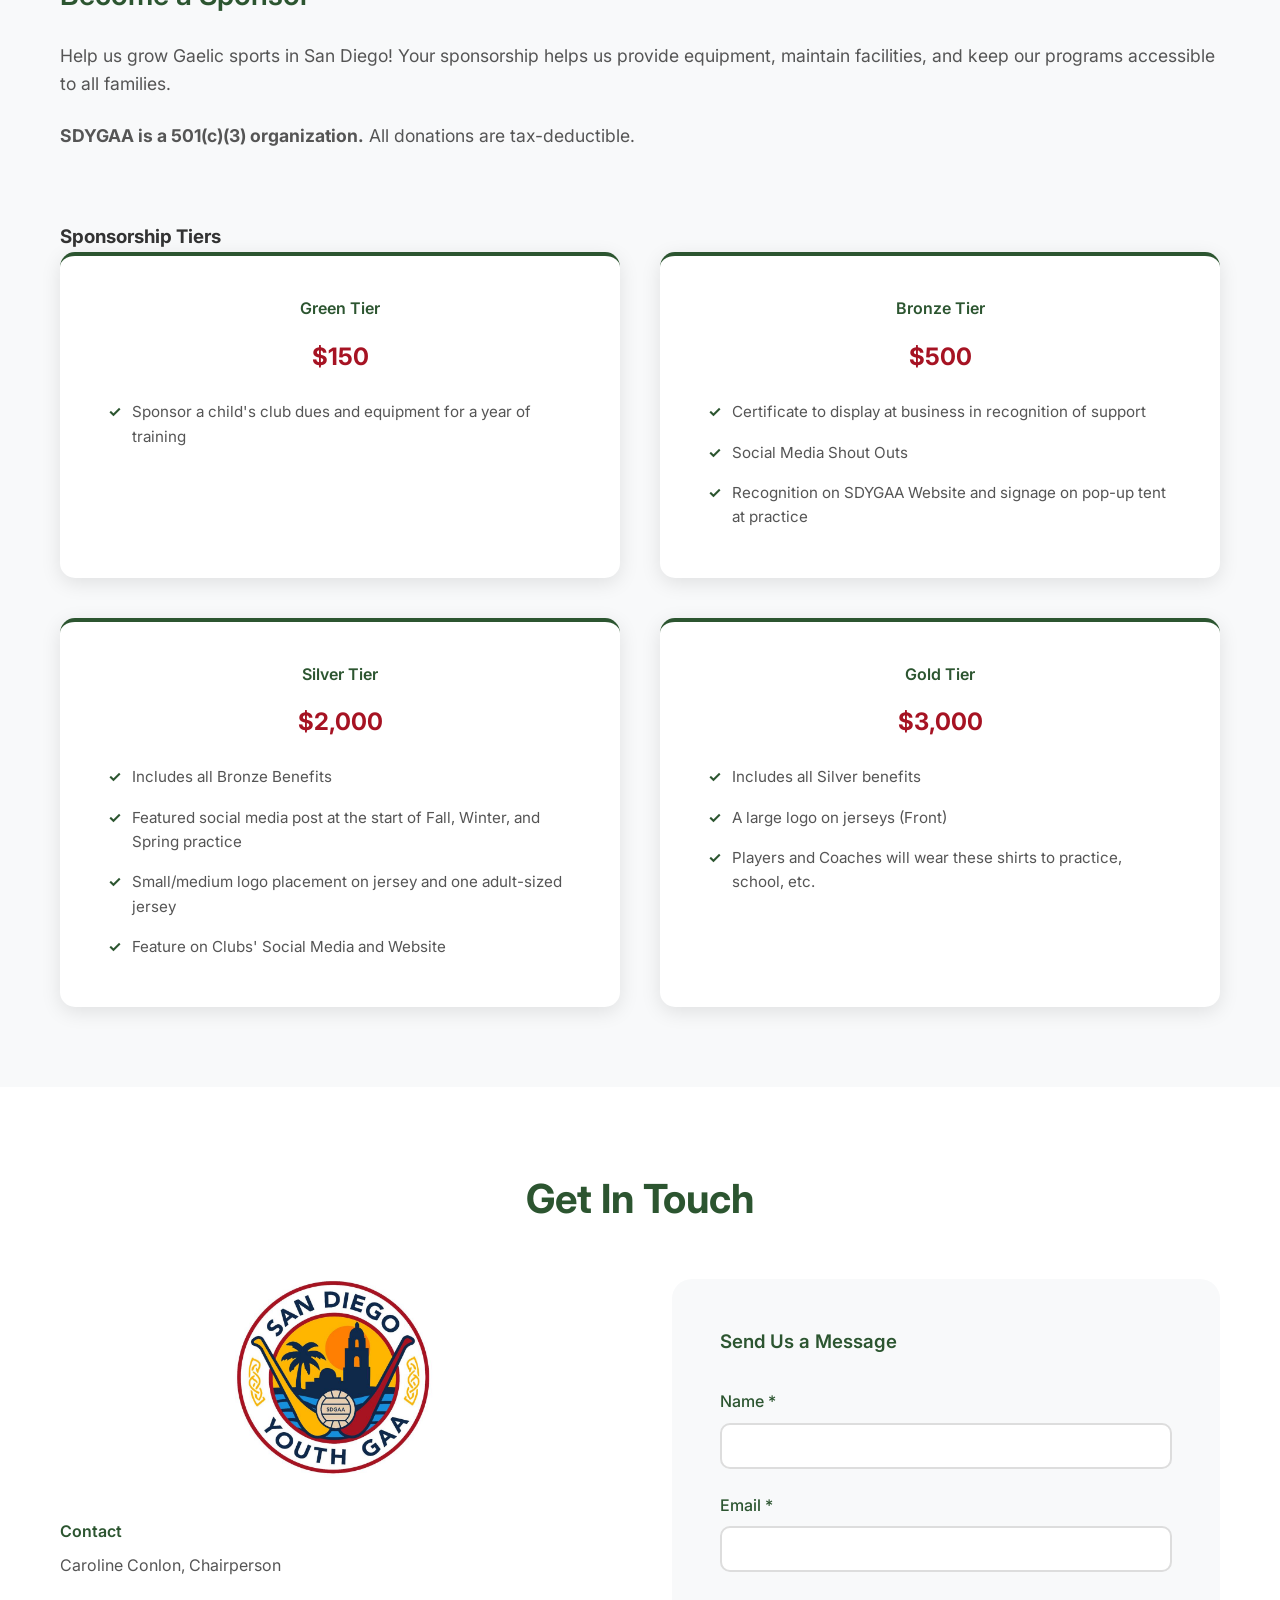
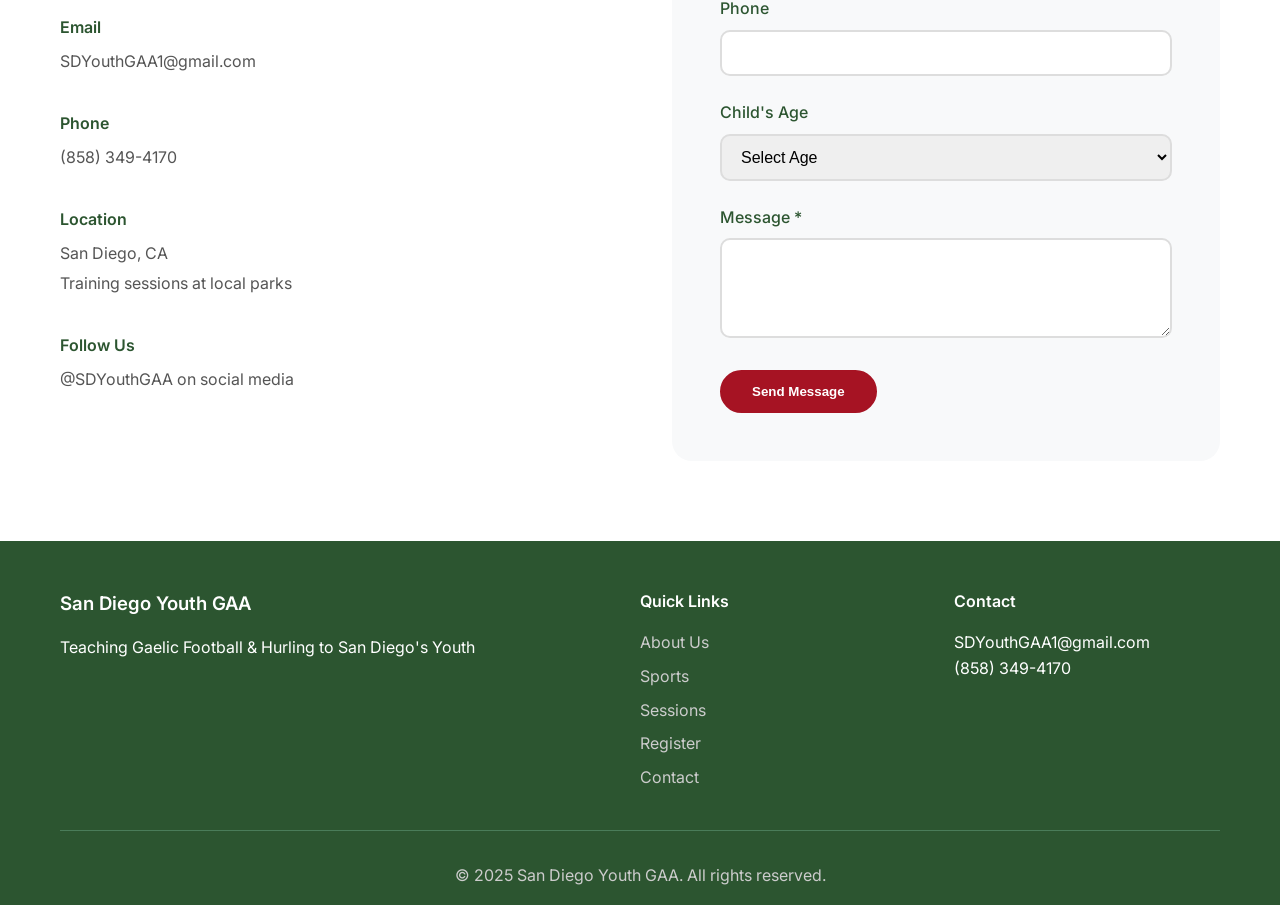
==== commit de60258a: "Update index.html" ====
--- a/index.html
+++ b/index.html
@@ -354,7 +354,3 @@
     <script src="script.js"></script>
 </body>
 </html>
-
-
-
-
--- a/styles.css
+++ b/styles.css
@@ -417,7 +417,7 @@
 }
 
 .session-card.featured:before {
-    content: "FEATURED";
+    content: "Next Series";
     position: absolute;
     top: -15px;
     left: 30px;
@@ -493,6 +493,59 @@
 /* Sponsorship Section */
 .sponsorship {
     background: #f8f9fa;
+}
+
+.sponsor-thank-you {
+    margin-bottom: 3rem;
+    padding: 2.5rem;
+    background: rgba(255, 255, 255, 0.95);
+    border-radius: 20px;
+    box-shadow: 0 5px 20px rgba(0, 0, 0, 0.08);
+    text-align: center;
+}
+
+.sponsor-thank-you h3 {
+    font-size: 1.8rem;
+    color: #2c5530;
+    margin-bottom: 1rem;
+    font-weight: 600;
+}
+
+.sponsor-thank-you > p {
+    max-width: 700px;
+    margin: 0 auto 2rem;
+    color: #555;
+    font-size: 1.1rem;
+    line-height: 1.7;
+}
+
+.sponsor-logos {
+    display: flex;
+    flex-wrap: wrap;
+    justify-content: center;
+    align-items: center;
+    gap: 3rem;
+}
+
+.sponsor-logo-item {
+    display: flex;
+    flex-direction: column;
+    align-items: center;
+    gap: 0.75rem;
+}
+
+.sponsor-logo-img {
+    max-height: 80px;
+    width: auto;
+    max-width: 200px;
+    object-fit: contain;
+}
+
+.sponsor-logo-item p {
+    margin: 0;
+    font-size: 0.95rem;
+    color: #2c5530;
+    font-weight: 600;
 }
 
 .sponsorship-content {
@@ -678,6 +731,114 @@
 .form-group textarea:focus {
     outline: none;
     border-color: #2c5530;
+}
+
+/* Registration Page */
+.registration-page {
+    padding: 140px 0 80px;
+    min-height: 100vh;
+    background: #f8f9fa;
+}
+
+.registration-intro {
+    max-width: 640px;
+    margin: 0 auto 2.5rem;
+    font-size: 1.1rem;
+    color: #555;
+    line-height: 1.7;
+    text-align: center;
+}
+
+.registration-form-wrapper {
+    background: white;
+    padding: 2.5rem 3rem;
+    border-radius: 20px;
+    box-shadow: 0 10px 30px rgba(0, 0, 0, 0.08);
+    margin-bottom: 3rem;
+}
+
+.registration-form-wrapper h3 {
+    font-size: 1.35rem;
+    color: #2c5530;
+    margin: 2rem 0 1rem;
+    font-weight: 600;
+    padding-bottom: 0.5rem;
+    border-bottom: 2px solid #f0f0f0;
+}
+
+.registration-form-wrapper h3:first-of-type {
+    margin-top: 0;
+}
+
+.form-row {
+    display: grid;
+    grid-template-columns: 1fr 1fr;
+    gap: 1.5rem;
+}
+
+.radio-group {
+    display: flex;
+    flex-wrap: wrap;
+    gap: 1rem;
+}
+
+.radio-label {
+    display: flex;
+    align-items: center;
+    gap: 0.5rem;
+    font-weight: 400;
+    cursor: pointer;
+}
+
+.radio-label input {
+    width: auto;
+}
+
+.label-hint {
+    font-weight: 400;
+    color: #888;
+    font-size: 0.9rem;
+}
+
+.optional {
+    font-weight: 400;
+    color: #888;
+    font-size: 0.95rem;
+}
+
+.payment-section {
+    text-align: center;
+    padding: 2.5rem;
+    background: white;
+    border-radius: 20px;
+    box-shadow: 0 10px 30px rgba(0, 0, 0, 0.08);
+}
+
+.payment-section .section-title {
+    margin-bottom: 0.5rem;
+}
+
+.payment-intro {
+    margin-bottom: 1.5rem;
+    color: #555;
+    font-size: 1.05rem;
+}
+
+.btn-payment {
+    font-size: 1.1rem;
+    padding: 14px 28px;
+}
+
+@media (max-width: 768px) {
+    .registration-page {
+        padding: 120px 0 60px;
+    }
+    .registration-form-wrapper {
+        padding: 1.5rem;
+    }
+    .form-row {
+        grid-template-columns: 1fr;
+    }
 }
 
 /* Footer */
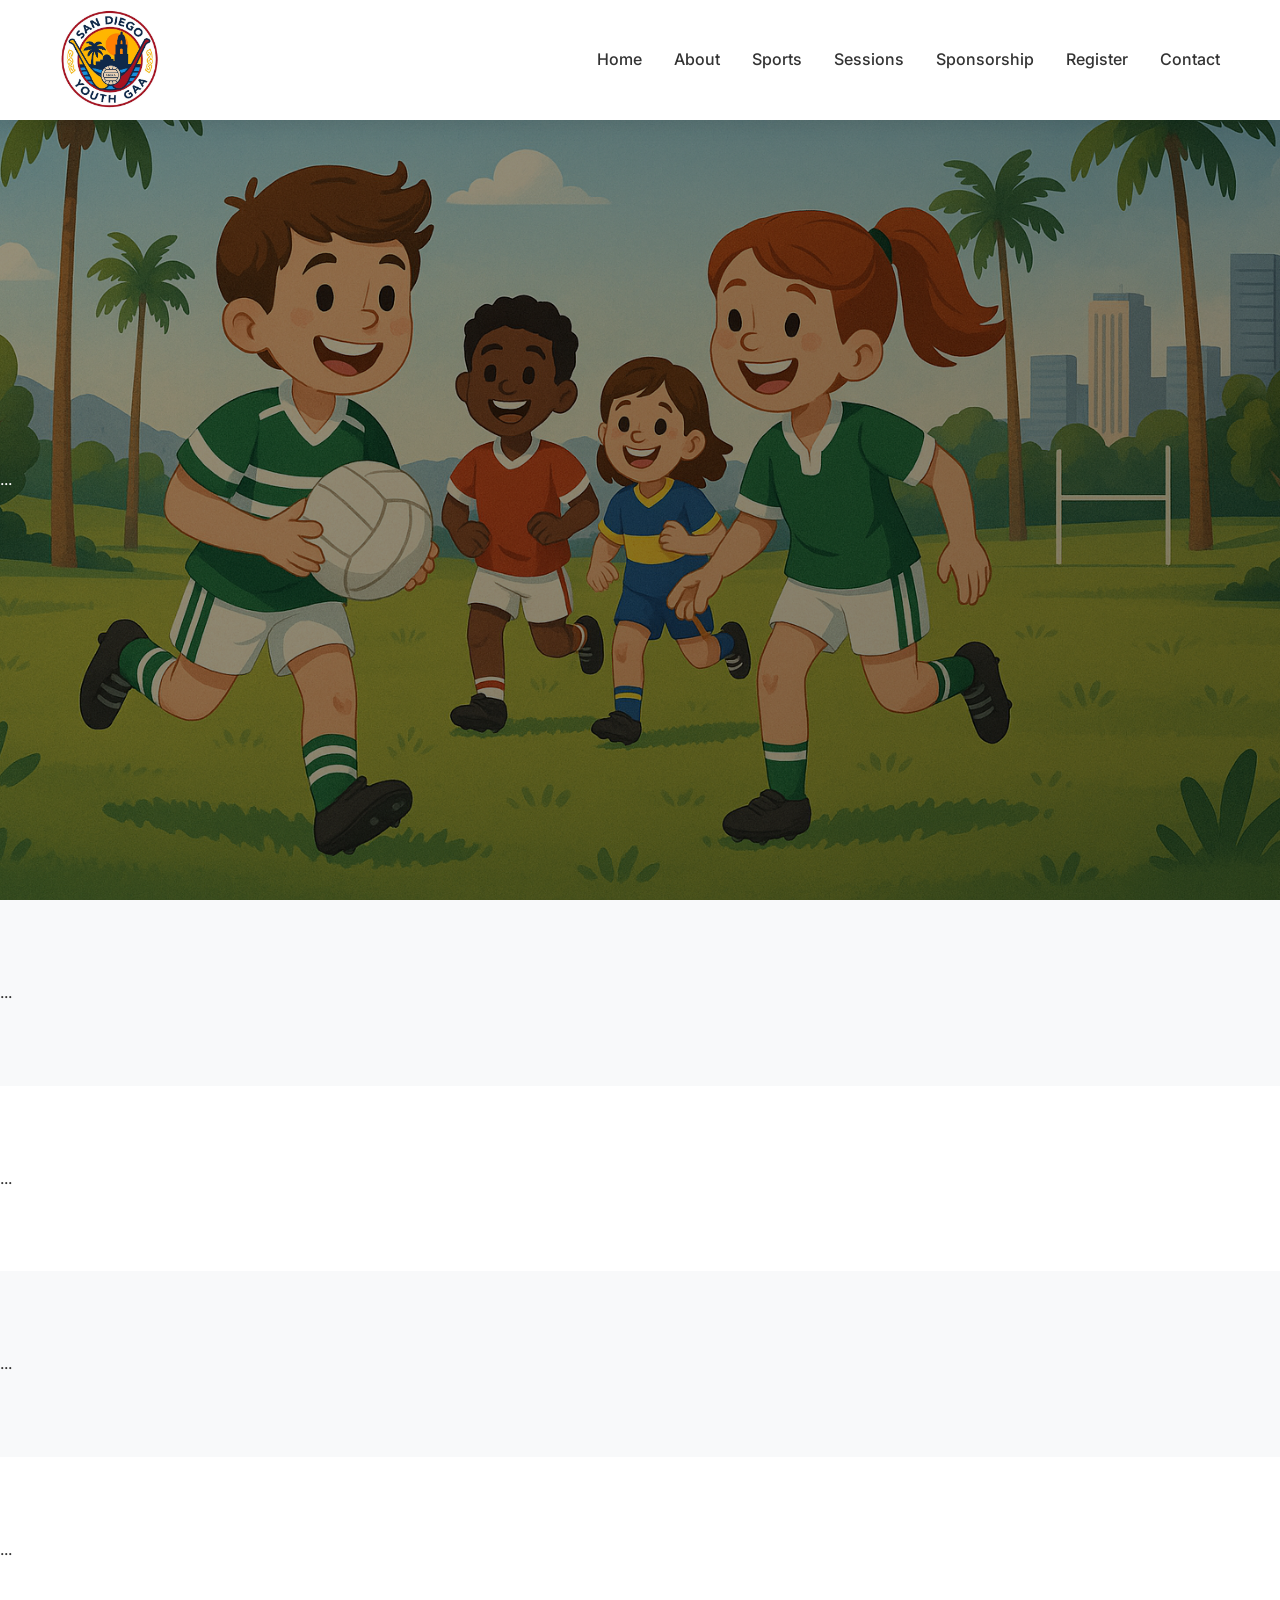
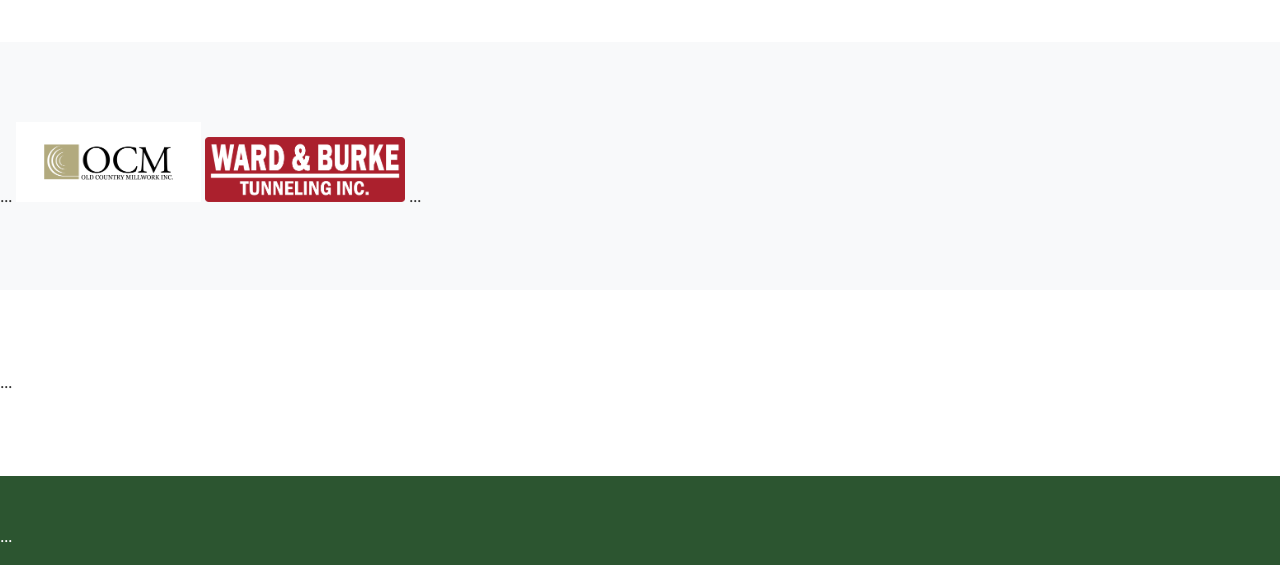
==== commit 2f9a90f1: "Update index.html" ====
--- a/index.html
+++ b/index.html
@@ -36,319 +36,45 @@
 
     <!-- Hero Section -->
     <section id="home" class="hero">
-        <div class="hero-content">
-            <h1 class="hero-title">San Diego Youth GAA</h1>
-            <p class="hero-subtitle">Teaching Gaelic Football & Hurling to San Diego's Youth</p>
-            <p class="hero-tagline">Ní neart go cur le chéile</p>
-            <p class="hero-tagline-translation">There is no strength without unity</p>
-            <div class="hero-buttons">
-                <a href="#sessions" class="btn btn-primary">Join Our Next Session</a>
-                <a href="#about" class="btn btn-secondary">Learn More</a>
-            </div>
-        </div>
+        ...
     </section>
 
     <!-- About Section -->
     <section id="about" class="about">
-        <div class="container">
-            <h2 class="section-title">About San Diego Youth GAA</h2>
-            <div class="about-content">
-                <div class="about-text">
-                    <p>We are passionate about introducing the indigenous Irish sports of Gaelic Football and Hurling to the youth of San Diego. Our mission is to provide a fun, inclusive environment where children ages 4–16 years old can learn these traditional sports while building character, teamwork, and cultural appreciation.</p>
-                    <p>Our five-week training sessions are designed to be accessible to all skill levels, from complete beginners to those with some experience. We focus on fundamental skills, teamwork, and most importantly, having fun!</p>
-                </div>
-                <div class="about-stats">
-                    <div class="stat">
-                        <h3>4-16</h3>
-                        <p>Age Range</p>
-                    </div>
-                    <div class="stat">
-                        <h3>5</h3>
-                        <p>Week Sessions</p>
-                    </div>
-                    <div class="stat">
-                        <h3>2</h3>
-                        <p>Sports Taught</p>
-                    </div>
-                    <div class="stat">
-                        <h3>100%</h3>
-                        <p>Fun Guaranteed</p>
-                    </div>
-                </div>
-            </div>
-        </div>
+        ...
     </section>
 
     <!-- Sports Section -->
     <section id="sports" class="sports">
-        <div class="container">
-            <h2 class="section-title">The Sports We Teach</h2>
-            <div class="sports-grid">
-                <div class="sport-card">
-                    <h3>Gaelic Football</h3>
-                    <p>Gaelic Football is a fast-paced, exciting sport that combines elements of soccer, basketball, and rugby. Players can carry the ball, kick it, and pass it with their hands or feet. It's perfect for developing coordination, teamwork, and strategic thinking.</p>
-                    <ul>
-                        <li>Hand-passing and kicking skills</li>
-                        <li>Team coordination and strategy</li>
-                        <li>Physical fitness and agility</li>
-                        <li>Fair play and sportsmanship</li>
-                    </ul>
-                </div>
-                <div class="sport-card">
-                    <h3>Hurling</h3>
-                    <p>Hurling is one of the fastest field sports in the world! Players use a hurley (stick) to strike a sliotar (ball) and score goals. It's an incredible sport for developing hand-eye coordination, speed, and precision.</p>
-                    <ul>
-                        <li>Hurley and sliotar handling</li>
-                        <li>Striking and catching techniques</li>
-                        <li>Speed and agility training</li>
-                        <li>Team tactics and positioning</li>
-                    </ul>
-                </div>
-            </div>
-        </div>
+        ...
     </section>
 
     <!-- Training Methodology -->
     <section class="methodology">
-        <div class="container">
-            <h2 class="section-title">Our Training Approach</h2>
-            <div class="methodology-content">
-                <div class="methodology-text">
-                    <h3>Age-Appropriate Development</h3>
-                    <p>We structure our training sessions to match the developmental stages of our young athletes:</p>
-                    <ul>
-                        <li><strong>Ages 4-6:</strong> Basic movement skills, fun games, and introduction to equipment</li>
-                        <li><strong>Ages 7-10:</strong> Fundamental skills, simple rules, and team cooperation</li>
-                        <li><strong>Ages 11-14:</strong> Advanced techniques, strategy, and competitive play</li>
-                    </ul>
-                </div>
-                <div class="methodology-principles">
-                    <h3>Our Core Principles</h3>
-                    <div class="principles-grid">
-                        <div class="principle">
-                            <h4>Fun First</h4>
-                            <p>We believe learning happens best when kids are having fun and enjoying themselves.</p>
-                        </div>
-                        <div class="principle">
-                            <h4>Inclusive Environment</h4>
-                            <p>All skill levels and backgrounds are welcome. We focus on personal improvement and team spirit.</p>
-                        </div>
-                        <div class="principle">
-                            <h4>Cultural Appreciation</h4>
-                            <p>We teach not just the sports, but the rich Irish culture and history behind them.</p>
-                        </div>
-                        <div class="principle">
-                            <h4>Character Building</h4>
-                            <p>Sportsmanship, respect, and teamwork are just as important as athletic skills.</p>
-                        </div>
-                    </div>
-                </div>
-            </div>
-        </div>
+        ...
     </section>
 
     <!-- Sessions Section -->
     <section id="sessions" class="sessions">
-        <div class="container">
-            <h2 class="section-title">Upcoming Sessions</h2>
-            <div class="sessions-content">
-                <div class="session-card featured">
-                    <h3>Spring 2026 Series</h3>
-                    <div class="session-details">
-                        <p><strong>When:</strong> Four Sunday practices April 19 – May 10, 2026 (Skip May 4)</p>
-                        <p><strong>Time:</strong> 9:00 AM – 10:30 AM</p>
-                        <p><strong>Where:</strong> <a href="https://maps.app.goo.gl/bVkamLUsUkQuXabm9" target="_blank" rel="noopener noreferrer">Clairemont Canyons Academy Elementary School</a><br>4133 Mt Albertine Ave, San Diego, CA 92111</p>
-                        <p><strong>Plus:</strong> One West Coast 7s tournament exhibition game on Saturday, May 23rd at Southwestern College in Chula Vista. Time TBD.</p>
-                        <p><strong>Ages:</strong> 4–14. Girls and boys ages 4–16 (grouped by age). Any experience level welcome. No experience or equipment required.</p>
-                        <p><strong>Annual Cost</strong> (includes four seasonal series per year):<br>
-                        1st Child: $100 | 2nd Child: $75 | 3rd or any additional: $50</p>
-                        <p><em>No child turned away for lack of funds. We have a sliding scale policy—pay what you can. Dues include a club jersey to keep and a loan of all equipment needed.</em></p>
-                    </div>
-                    <div class="session-description">
-                        <p>Join us for our spring training series! This program will introduce your child to both Gaelic Football and Hurling in a fun, supportive environment. All equipment is provided, and no prior experience is necessary.</p>
-                    </div>
-                    <a href="registration.html" class="btn btn-primary">Register Now</a>
-                </div>
-                
-                <div class="session-info">
-                    <h3>What to Expect</h3>
-                    <ul>
-                        <li>Warm-up games and stretching</li>
-                        <li>Skill development activities</li>
-                        <li>Small-sided games and scrimmages</li>
-                        <li>Cool-down and team building</li>
-                        <li>Lots of water breaks and socializing</li>
-                    </ul>
-                </div>
-            </div>
-        </div>
+        ...
     </section>
 
     <!-- Sponsorship Section -->
     <section id="sponsorship" class="sponsorship">
-        <div class="container">
-            <h2 class="section-title">Support Our Mission</h2>
-            <div class="sponsor-thank-you">
-                <h3>Thank You to Our Sponsors</h3>
-                <p>We are grateful for the support of our community sponsors who help make San Diego Youth GAA possible. Their generosity allows us to provide equipment, coaching, and opportunities for young athletes to learn Gaelic games.</p>
-                <div class="sponsor-logos">
-                    <div class="sponsor-logo-item">
-                        <img src="images/sponsors/old-country-millwork.png" alt="Old Country Millwork" class="sponsor-logo-img">
-                        <p>Old Country Millwork</p>
-                    </div>
-                    <div class="sponsor-logo-item">
-                        <img src="images/sponsors/ward-burke-tunneling.png" alt="Ward & Burke Tunneling" class="sponsor-logo-img">
-                        <p>Ward & Burke Tunneling</p>
-                    </div>
-                </div>
-            </div>
-            <div class="sponsorship-content">
-                <div class="sponsorship-text">
-                    <h3>Become a Sponsor</h3>
-                    <p>Help us grow Gaelic sports in San Diego! Your sponsorship helps us provide equipment, maintain facilities, and keep our programs accessible to all families.</p>
-                    <p><strong>SDYGAA is a 501(c)(3) organization.</strong> All donations are tax-deductible.</p>
-                </div>
-                <div class="sponsorship-levels">
-                    <h3>Sponsorship Tiers</h3>
-                    <div class="levels-grid">
-                        <div class="level">
-                            <h4>Green Tier</h4>
-                            <p class="amount">$150</p>
-                            <ul>
-                                <li>Sponsor a child's club dues and equipment for a year of training</li>
-                            </ul>
-                        </div>
-                        <div class="level">
-                            <h4>Bronze Tier</h4>
-                            <p class="amount">$500</p>
-                            <ul>
-                                <li>Certificate to display at business in recognition of support</li>
-                                <li>Social Media Shout Outs</li>
-                                <li>Recognition on SDYGAA Website and signage on pop-up tent at practice</li>
-                            </ul>
-                        </div>
-                        <div class="level">
-                            <h4>Silver Tier</h4>
-                            <p class="amount">$2,000</p>
-                            <ul>
-                                <li>Includes all Bronze Benefits</li>
-                                <li>Featured social media post at the start of Fall, Winter, and Spring practice</li>
-                                <li>Small/medium logo placement on jersey and one adult-sized jersey</li>
-                                <li>Feature on Clubs' Social Media and Website</li>
-                            </ul>
-                        </div>
-                        <div class="level">
-                            <h4>Gold Tier</h4>
-                            <p class="amount">$3,000</p>
-                            <ul>
-                                <li>Includes all Silver benefits</li>
-                                <li>A large logo on jerseys (Front)</li>
-                                <li>Players and Coaches will wear these shirts to practice, school, etc.</li>
-                            </ul>
-                        </div>
-                    </div>
-                </div>
-            </div>
-        </div>
+        ...
+        <img src="images/old-country-millwork.png" alt="Old Country Millwork" class="sponsor-logo-img">
+        <img src="images/ward-burke-tunneling.png" alt="Ward & Burke Tunneling" class="sponsor-logo-img">
+        ...
     </section>
 
     <!-- Contact Section -->
     <section id="contact" class="contact">
-        <div class="container">
-            <h2 class="section-title">Get In Touch</h2>
-            <div class="contact-content">
-                <div class="contact-info">
-                    <div class="contact-logo">
-                        <img src="images/Youth-GAA-Logo-01.png" alt="San Diego Youth GAA Logo" class="contact-logo-img">
-                    </div>
-                    <div class="contact-item">
-                        <h4>Contact</h4>
-                        <p>Caroline Conlon, Chairperson</p>
-                    </div>
-                    <div class="contact-item">
-                        <h4>Email</h4>
-                        <p>SDYouthGAA1@gmail.com</p>
-                    </div>
-                    <div class="contact-item">
-                        <h4>Phone</h4>
-                        <p>(858) 349-4170</p>
-                    </div>
-                    <div class="contact-item">
-                        <h4>Location</h4>
-                        <p>San Diego, CA</p>
-                        <p>Training sessions at local parks</p>
-                    </div>
-                    <div class="contact-item">
-                        <h4>Follow Us</h4>
-                        <p>@SDYouthGAA on social media</p>
-                    </div>
-                </div>
-                <div class="contact-form">
-                    <h3>Send Us a Message</h3>
-                    <form action="https://formspree.io/f/xldoqvle" method="POST" id="contact-form">
-                        <input type="hidden" name="_replyto" value="SDYouthGAA1@gmail.com">
-                        <input type="hidden" name="_subject" value="New Contact Form Submission from SD Youth GAA Website">
-                        <div class="form-group">
-                            <label for="name">Name *</label>
-                            <input type="text" id="name" name="name" required>
-                        </div>
-                        <div class="form-group">
-                            <label for="email">Email *</label>
-                            <input type="email" id="email" name="email" required>
-                        </div>
-                        <div class="form-group">
-                            <label for="phone">Phone</label>
-                            <input type="tel" id="phone" name="phone">
-                        </div>
-                        <div class="form-group">
-                            <label for="child-age">Child's Age</label>
-                            <select id="child-age" name="child-age">
-                                <option value="">Select Age</option>
-                                <option value="4-6">4-6 years</option>
-                                <option value="7-10">7-10 years</option>
-                                <option value="11-14">11-14 years</option>
-                            </select>
-                        </div>
-                        <div class="form-group">
-                            <label for="message">Message *</label>
-                            <textarea id="message" name="message" rows="4" required></textarea>
-                        </div>
-                        <button type="submit" class="btn btn-primary">Send Message</button>
-                        <div id="form-status" style="margin-top: 1rem; display: none;"></div>
-                    </form>
-                </div>
-            </div>
-        </div>
+        ...
     </section>
 
     <!-- Footer -->
     <footer class="footer">
-        <div class="container">
-            <div class="footer-content">
-                <div class="footer-section">
-                    <h3>San Diego Youth GAA</h3>
-                    <p>Teaching Gaelic Football & Hurling to San Diego's Youth</p>
-                </div>
-                <div class="footer-section">
-                    <h4>Quick Links</h4>
-                    <ul>
-                        <li><a href="index.html#about">About Us</a></li>
-                        <li><a href="index.html#sports">Sports</a></li>
-                        <li><a href="index.html#sessions">Sessions</a></li>
-                        <li><a href="registration.html">Register</a></li>
-                        <li><a href="index.html#contact">Contact</a></li>
-                    </ul>
-                </div>
-                <div class="footer-section">
-                    <h4>Contact</h4>
-                    <p>SDYouthGAA1@gmail.com</p>
-                    <p>(858) 349-4170</p>
-                </div>
-            </div>
-            <div class="footer-bottom">
-                <p>&copy; 2025 San Diego Youth GAA. All rights reserved.</p>
-            </div>
-        </div>
+        ...
     </footer>
 
     <script src="script.js"></script>
--- a/styles.css
+++ b/styles.css
@@ -1015,7 +1015,3 @@
         padding: 2rem;
     }
 }
-
-
-
-
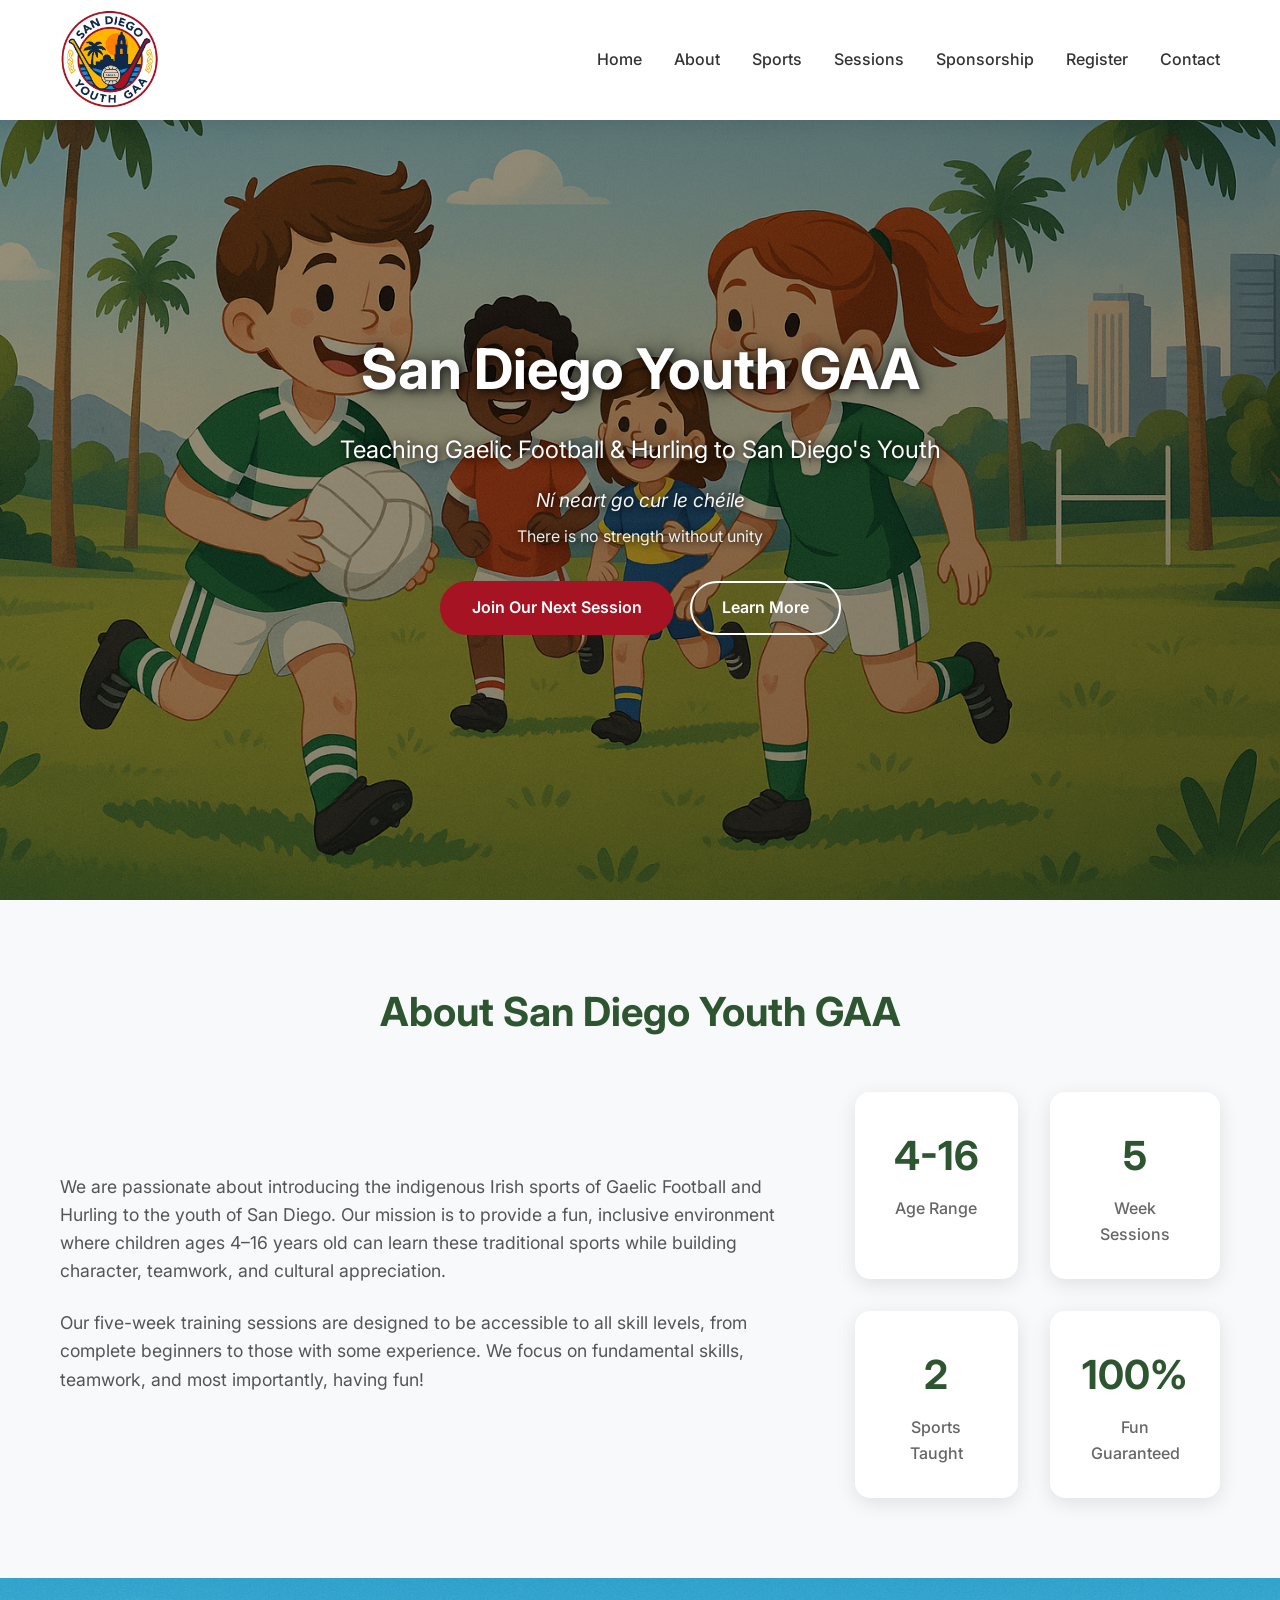
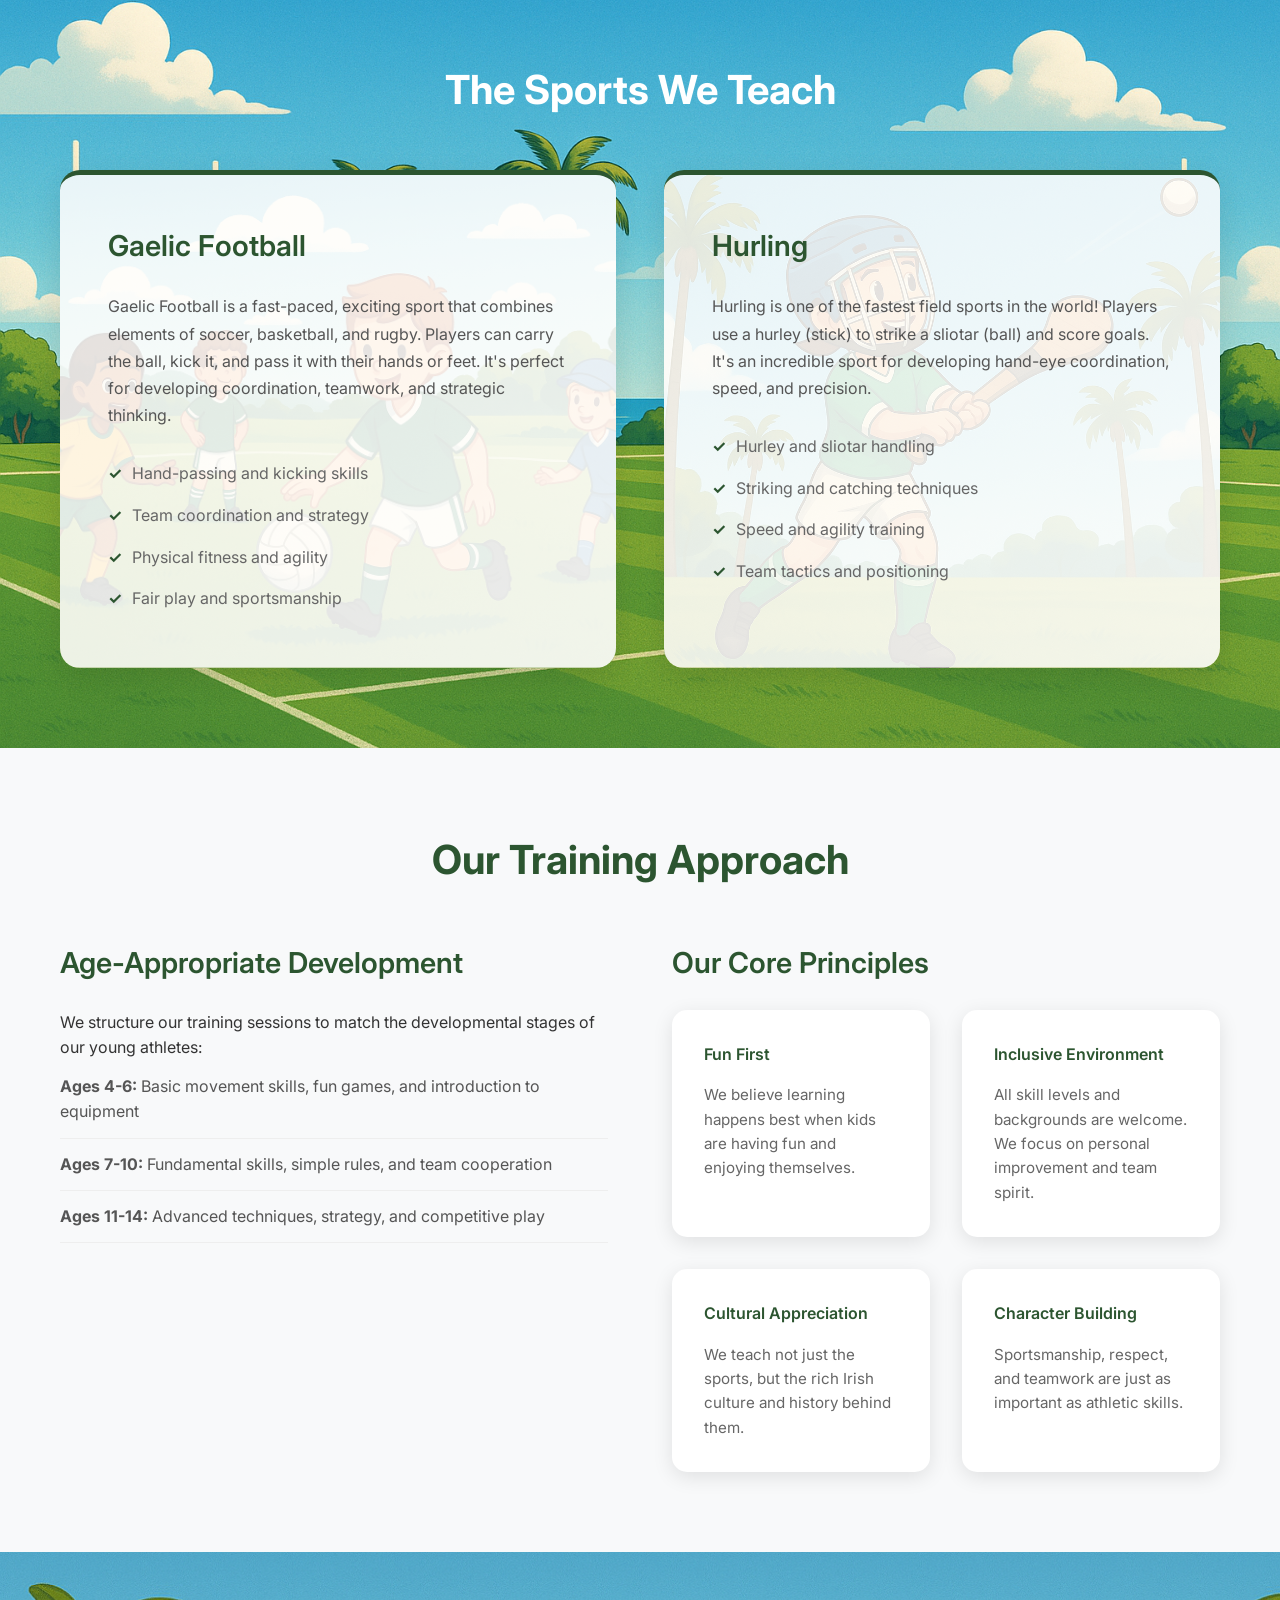
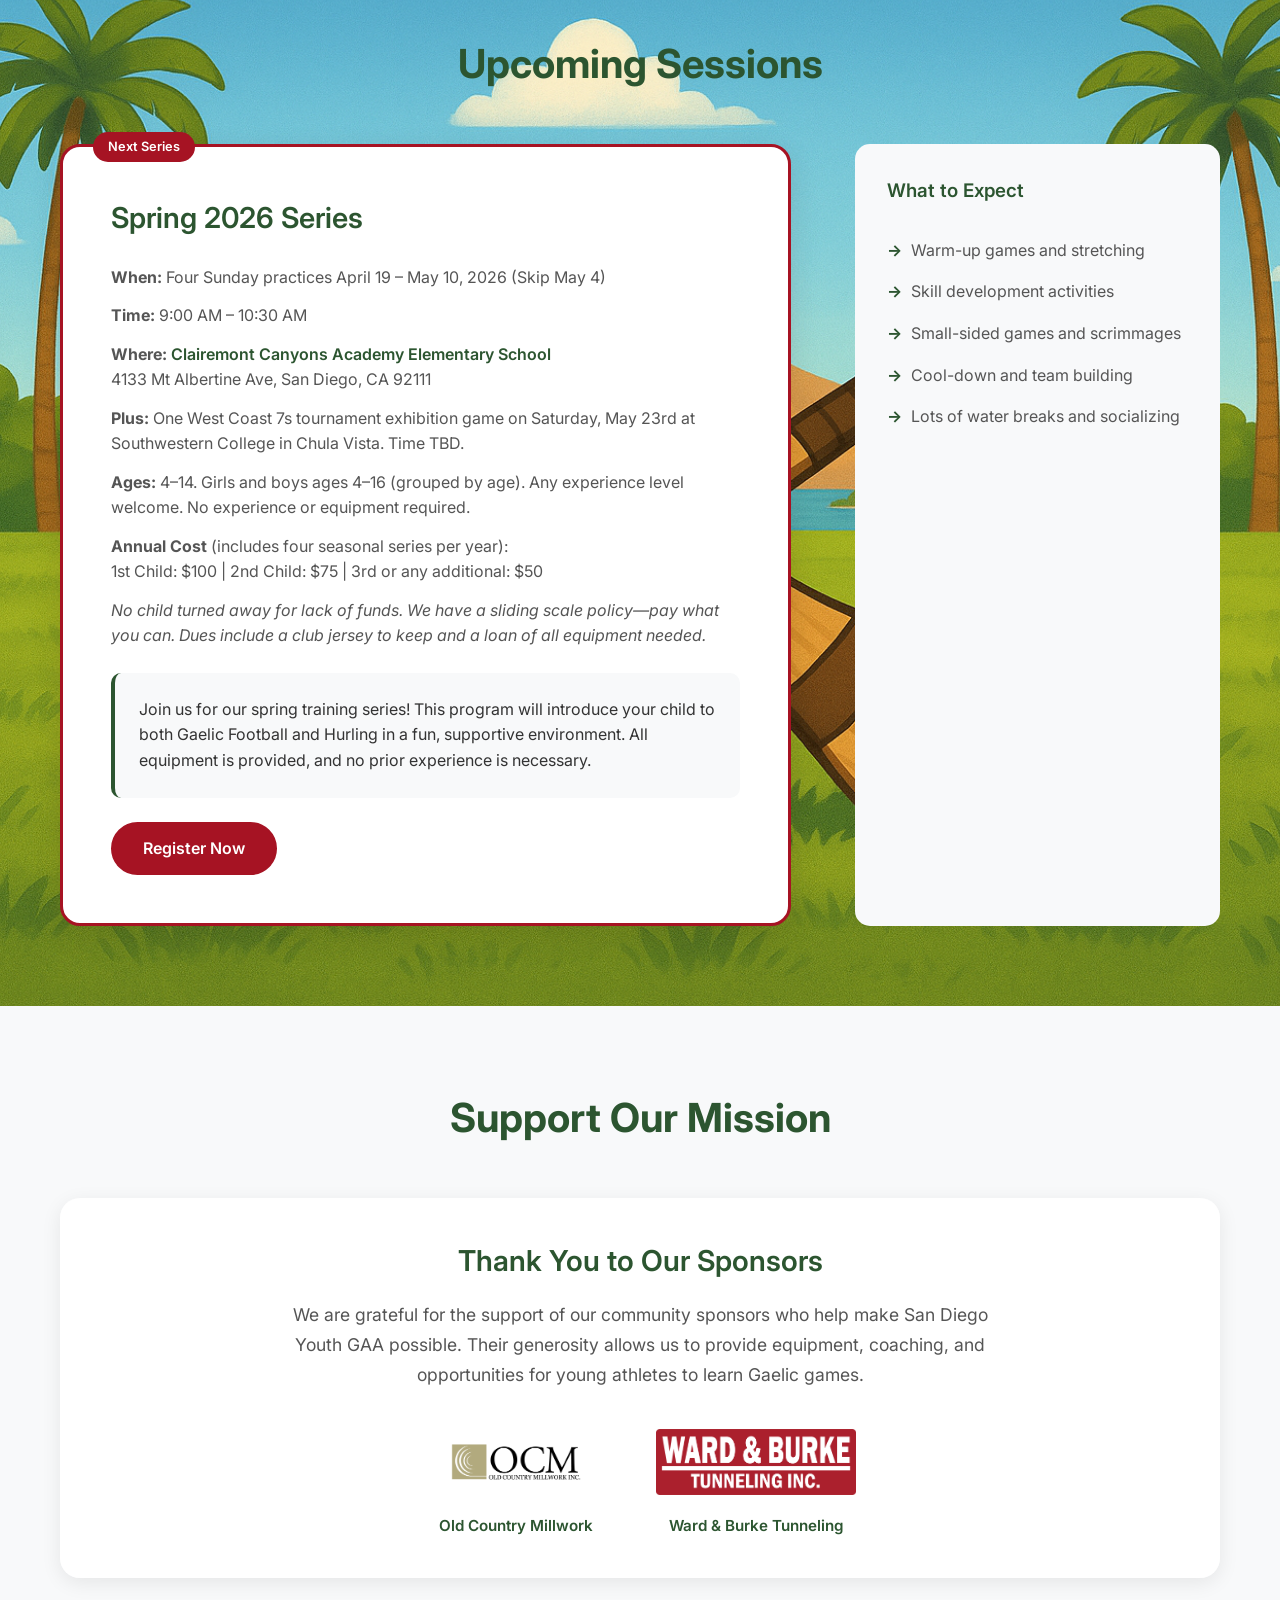
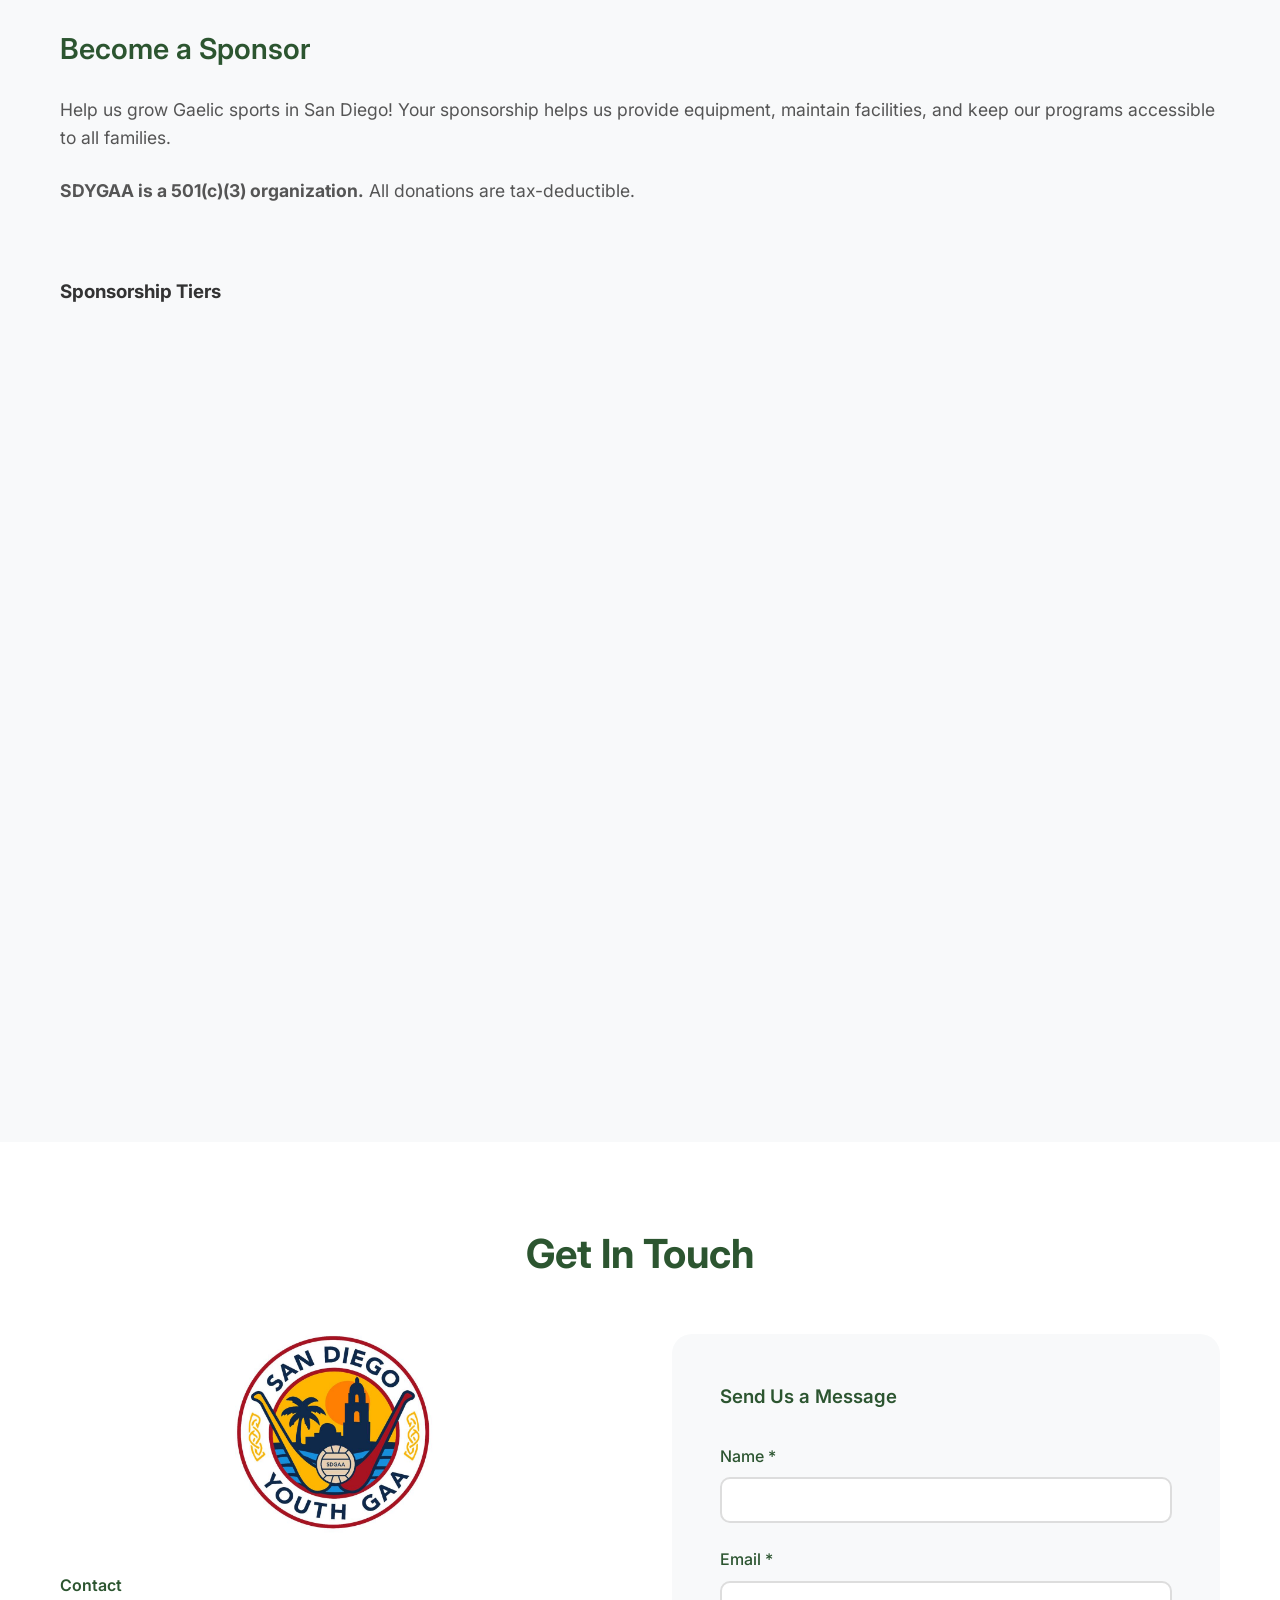
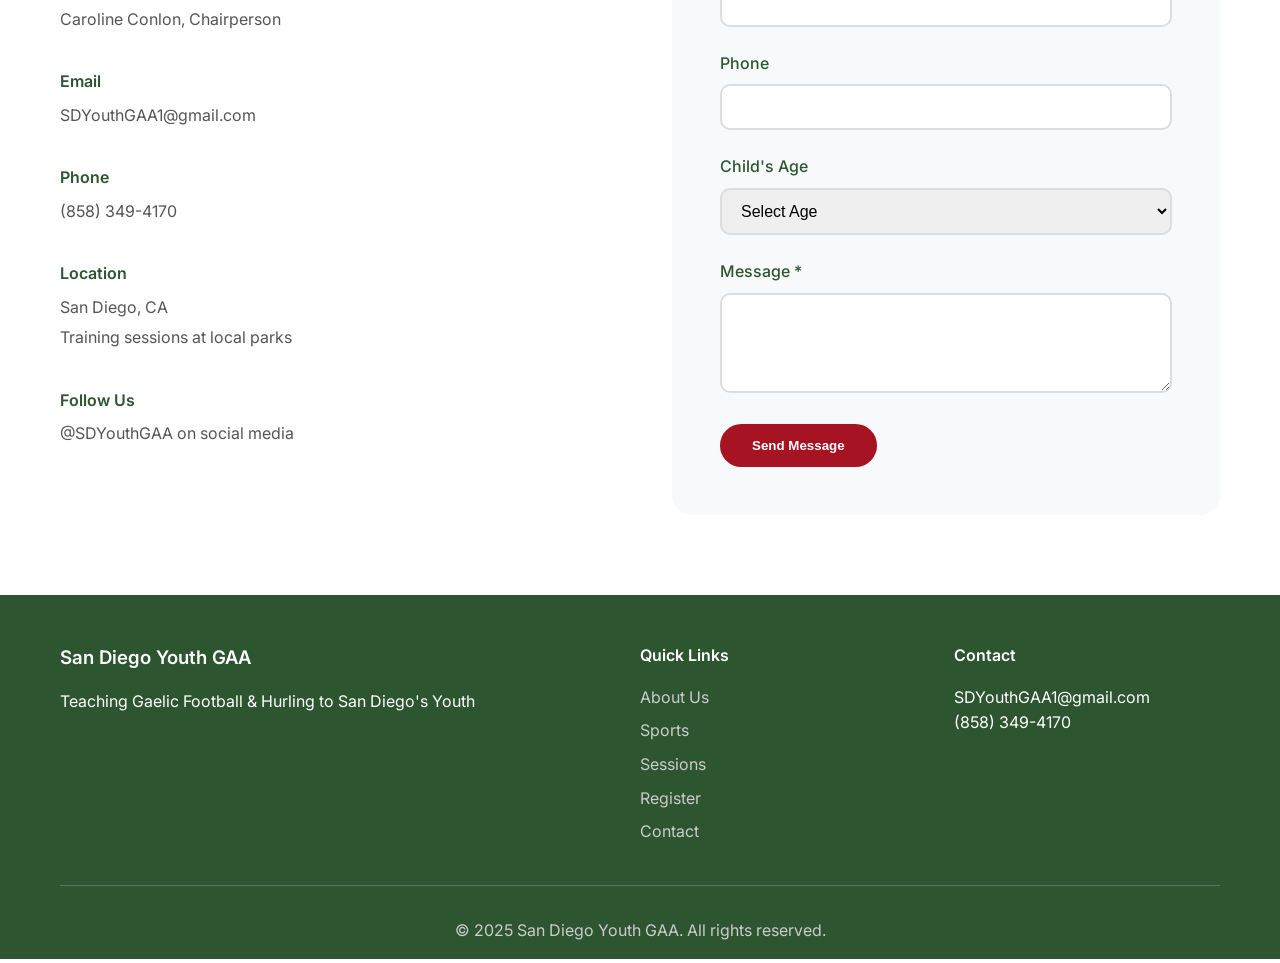
==== commit e1d62397: "Update index.html" ====
--- a/index.html
+++ b/index.html
@@ -36,47 +36,325 @@
 
     <!-- Hero Section -->
     <section id="home" class="hero">
-        ...
+        <div class="hero-content">
+            <h1 class="hero-title">San Diego Youth GAA</h1>
+            <p class="hero-subtitle">Teaching Gaelic Football & Hurling to San Diego's Youth</p>
+            <p class="hero-tagline">Ní neart go cur le chéile</p>
+            <p class="hero-tagline-translation">There is no strength without unity</p>
+            <div class="hero-buttons">
+                <a href="#sessions" class="btn btn-primary">Join Our Next Session</a>
+                <a href="#about" class="btn btn-secondary">Learn More</a>
+            </div>
+        </div>
     </section>
 
     <!-- About Section -->
     <section id="about" class="about">
-        ...
+        <div class="container">
+            <h2 class="section-title">About San Diego Youth GAA</h2>
+            <div class="about-content">
+                <div class="about-text">
+                    <p>We are passionate about introducing the indigenous Irish sports of Gaelic Football and Hurling to the youth of San Diego. Our mission is to provide a fun, inclusive environment where children ages 4–16 years old can learn these traditional sports while building character, teamwork, and cultural appreciation.</p>
+                    <p>Our five-week training sessions are designed to be accessible to all skill levels, from complete beginners to those with some experience. We focus on fundamental skills, teamwork, and most importantly, having fun!</p>
+                </div>
+                <div class="about-stats">
+                    <div class="stat">
+                        <h3>4-16</h3>
+                        <p>Age Range</p>
+                    </div>
+                    <div class="stat">
+                        <h3>5</h3>
+                        <p>Week Sessions</p>
+                    </div>
+                    <div class="stat">
+                        <h3>2</h3>
+                        <p>Sports Taught</p>
+                    </div>
+                    <div class="stat">
+                        <h3>100%</h3>
+                        <p>Fun Guaranteed</p>
+                    </div>
+                </div>
+            </div>
+        </div>
     </section>
 
     <!-- Sports Section -->
     <section id="sports" class="sports">
-        ...
+        <div class="container">
+            <h2 class="section-title">The Sports We Teach</h2>
+            <div class="sports-grid">
+                <div class="sport-card">
+                    <h3>Gaelic Football</h3>
+                    <p>Gaelic Football is a fast-paced, exciting sport that combines elements of soccer, basketball, and rugby. Players can carry the ball, kick it, and pass it with their hands or feet. It's perfect for developing coordination, teamwork, and strategic thinking.</p>
+                    <ul>
+                        <li>Hand-passing and kicking skills</li>
+                        <li>Team coordination and strategy</li>
+                        <li>Physical fitness and agility</li>
+                        <li>Fair play and sportsmanship</li>
+                    </ul>
+                </div>
+                <div class="sport-card">
+                    <h3>Hurling</h3>
+                    <p>Hurling is one of the fastest field sports in the world! Players use a hurley (stick) to strike a sliotar (ball) and score goals. It's an incredible sport for developing hand-eye coordination, speed, and precision.</p>
+                    <ul>
+                        <li>Hurley and sliotar handling</li>
+                        <li>Striking and catching techniques</li>
+                        <li>Speed and agility training</li>
+                        <li>Team tactics and positioning</li>
+                    </ul>
+                </div>
+            </div>
+        </div>
     </section>
 
     <!-- Training Methodology -->
     <section class="methodology">
-        ...
+        <div class="container">
+            <h2 class="section-title">Our Training Approach</h2>
+            <div class="methodology-content">
+                <div class="methodology-text">
+                    <h3>Age-Appropriate Development</h3>
+                    <p>We structure our training sessions to match the developmental stages of our young athletes:</p>
+                    <ul>
+                        <li><strong>Ages 4-6:</strong> Basic movement skills, fun games, and introduction to equipment</li>
+                        <li><strong>Ages 7-10:</strong> Fundamental skills, simple rules, and team cooperation</li>
+                        <li><strong>Ages 11-14:</strong> Advanced techniques, strategy, and competitive play</li>
+                    </ul>
+                </div>
+                <div class="methodology-principles">
+                    <h3>Our Core Principles</h3>
+                    <div class="principles-grid">
+                        <div class="principle">
+                            <h4>Fun First</h4>
+                            <p>We believe learning happens best when kids are having fun and enjoying themselves.</p>
+                        </div>
+                        <div class="principle">
+                            <h4>Inclusive Environment</h4>
+                            <p>All skill levels and backgrounds are welcome. We focus on personal improvement and team spirit.</p>
+                        </div>
+                        <div class="principle">
+                            <h4>Cultural Appreciation</h4>
+                            <p>We teach not just the sports, but the rich Irish culture and history behind them.</p>
+                        </div>
+                        <div class="principle">
+                            <h4>Character Building</h4>
+                            <p>Sportsmanship, respect, and teamwork are just as important as athletic skills.</p>
+                        </div>
+                    </div>
+                </div>
+            </div>
+        </div>
     </section>
 
     <!-- Sessions Section -->
     <section id="sessions" class="sessions">
-        ...
+        <div class="container">
+            <h2 class="section-title">Upcoming Sessions</h2>
+            <div class="sessions-content">
+                <div class="session-card featured">
+                    <h3>Spring 2026 Series</h3>
+                    <div class="session-details">
+                        <p><strong>When:</strong> Four Sunday practices April 19 – May 10, 2026 (Skip May 4)</p>
+                        <p><strong>Time:</strong> 9:00 AM – 10:30 AM</p>
+                        <p><strong>Where:</strong> <a href="https://maps.app.goo.gl/bVkamLUsUkQuXabm9" target="_blank" rel="noopener noreferrer">Clairemont Canyons Academy Elementary School</a><br>4133 Mt Albertine Ave, San Diego, CA 92111</p>
+                        <p><strong>Plus:</strong> One West Coast 7s tournament exhibition game on Saturday, May 23rd at Southwestern College in Chula Vista. Time TBD.</p>
+                        <p><strong>Ages:</strong> 4–14. Girls and boys ages 4–16 (grouped by age). Any experience level welcome. No experience or equipment required.</p>
+                        <p><strong>Annual Cost</strong> (includes four seasonal series per year):<br>
+                        1st Child: $100 | 2nd Child: $75 | 3rd or any additional: $50</p>
+                        <p><em>No child turned away for lack of funds. We have a sliding scale policy—pay what you can. Dues include a club jersey to keep and a loan of all equipment needed.</em></p>
+                    </div>
+                    <div class="session-description">
+                        <p>Join us for our spring training series! This program will introduce your child to both Gaelic Football and Hurling in a fun, supportive environment. All equipment is provided, and no prior experience is necessary.</p>
+                    </div>
+                    <a href="registration.html" class="btn btn-primary">Register Now</a>
+                </div>
+                
+                <div class="session-info">
+                    <h3>What to Expect</h3>
+                    <ul>
+                        <li>Warm-up games and stretching</li>
+                        <li>Skill development activities</li>
+                        <li>Small-sided games and scrimmages</li>
+                        <li>Cool-down and team building</li>
+                        <li>Lots of water breaks and socializing</li>
+                    </ul>
+                </div>
+            </div>
+        </div>
     </section>
 
     <!-- Sponsorship Section -->
     <section id="sponsorship" class="sponsorship">
-        ...
-        <img src="images/old-country-millwork.png" alt="Old Country Millwork" class="sponsor-logo-img">
-        <img src="images/ward-burke-tunneling.png" alt="Ward & Burke Tunneling" class="sponsor-logo-img">
-        ...
+        <div class="container">
+            <h2 class="section-title">Support Our Mission</h2>
+            <div class="sponsor-thank-you">
+                <h3>Thank You to Our Sponsors</h3>
+                <p>We are grateful for the support of our community sponsors who help make San Diego Youth GAA possible. Their generosity allows us to provide equipment, coaching, and opportunities for young athletes to learn Gaelic games.</p>
+                <div class="sponsor-logos">
+                    <div class="sponsor-logo-item">
+                        <img src="images/old-country-millwork.png" alt="Old Country Millwork" class="sponsor-logo-img">
+                        <p>Old Country Millwork</p>
+                    </div>
+                    <div class="sponsor-logo-item">
+                        <img src="images/ward-burke-tunneling.png" alt="Ward & Burke Tunneling" class="sponsor-logo-img">
+                        <p>Ward & Burke Tunneling</p>
+                    </div>
+                </div>
+            </div>
+            <div class="sponsorship-content">
+                <div class="sponsorship-text">
+                    <h3>Become a Sponsor</h3>
+                    <p>Help us grow Gaelic sports in San Diego! Your sponsorship helps us provide equipment, maintain facilities, and keep our programs accessible to all families.</p>
+                    <p><strong>SDYGAA is a 501(c)(3) organization.</strong> All donations are tax-deductible.</p>
+                </div>
+                <div class="sponsorship-levels">
+                    <h3>Sponsorship Tiers</h3>
+                    <div class="levels-grid">
+                        <div class="level">
+                            <h4>Green Tier</h4>
+                            <p class="amount">$150</p>
+                            <ul>
+                                <li>Sponsor a child's club dues and equipment for a year of training</li>
+                            </ul>
+                        </div>
+                        <div class="level">
+                            <h4>Bronze Tier</h4>
+                            <p class="amount">$500</p>
+                            <ul>
+                                <li>Certificate to display at business in recognition of support</li>
+                                <li>Social Media Shout Outs</li>
+                                <li>Recognition on SDYGAA Website and signage on pop-up tent at practice</li>
+                            </ul>
+                        </div>
+                        <div class="level">
+                            <h4>Silver Tier</h4>
+                            <p class="amount">$2,000</p>
+                            <ul>
+                                <li>Includes all Bronze Benefits</li>
+                                <li>Featured social media post at the start of Fall, Winter, and Spring practice</li>
+                                <li>Small/medium logo placement on jersey and one adult-sized jersey</li>
+                                <li>Feature on Clubs' Social Media and Website</li>
+                            </ul>
+                        </div>
+                        <div class="level">
+                            <h4>Gold Tier</h4>
+                            <p class="amount">$3,000</p>
+                            <ul>
+                                <li>Includes all Silver benefits</li>
+                                <li>A large logo on jerseys (Front)</li>
+                                <li>Players and Coaches will wear these shirts to practice, school, etc.</li>
+                            </ul>
+                        </div>
+                    </div>
+                </div>
+            </div>
+        </div>
     </section>
 
     <!-- Contact Section -->
     <section id="contact" class="contact">
-        ...
+        <div class="container">
+            <h2 class="section-title">Get In Touch</h2>
+            <div class="contact-content">
+                <div class="contact-info">
+                    <div class="contact-logo">
+                        <img src="images/Youth-GAA-Logo-01.png" alt="San Diego Youth GAA Logo" class="contact-logo-img">
+                    </div>
+                    <div class="contact-item">
+                        <h4>Contact</h4>
+                        <p>Caroline Conlon, Chairperson</p>
+                    </div>
+                    <div class="contact-item">
+                        <h4>Email</h4>
+                        <p>SDYouthGAA1@gmail.com</p>
+                    </div>
+                    <div class="contact-item">
+                        <h4>Phone</h4>
+                        <p>(858) 349-4170</p>
+                    </div>
+                    <div class="contact-item">
+                        <h4>Location</h4>
+                        <p>San Diego, CA</p>
+                        <p>Training sessions at local parks</p>
+                    </div>
+                    <div class="contact-item">
+                        <h4>Follow Us</h4>
+                        <p>@SDYouthGAA on social media</p>
+                    </div>
+                </div>
+                <div class="contact-form">
+                    <h3>Send Us a Message</h3>
+                    <form action="https://formspree.io/f/xldoqvle" method="POST" id="contact-form">
+                        <input type="hidden" name="_replyto" value="SDYouthGAA1@gmail.com">
+                        <input type="hidden" name="_subject" value="New Contact Form Submission from SD Youth GAA Website">
+                        <div class="form-group">
+                            <label for="name">Name *</label>
+                            <input type="text" id="name" name="name" required>
+                        </div>
+                        <div class="form-group">
+                            <label for="email">Email *</label>
+                            <input type="email" id="email" name="email" required>
+                        </div>
+                        <div class="form-group">
+                            <label for="phone">Phone</label>
+                            <input type="tel" id="phone" name="phone">
+                        </div>
+                        <div class="form-group">
+                            <label for="child-age">Child's Age</label>
+                            <select id="child-age" name="child-age">
+                                <option value="">Select Age</option>
+                                <option value="4-6">4-6 years</option>
+                                <option value="7-10">7-10 years</option>
+                                <option value="11-14">11-14 years</option>
+                            </select>
+                        </div>
+                        <div class="form-group">
+                            <label for="message">Message *</label>
+                            <textarea id="message" name="message" rows="4" required></textarea>
+                        </div>
+                        <button type="submit" class="btn btn-primary">Send Message</button>
+                        <div id="form-status" style="margin-top: 1rem; display: none;"></div>
+                    </form>
+                </div>
+            </div>
+        </div>
     </section>
 
     <!-- Footer -->
     <footer class="footer">
-        ...
+        <div class="container">
+            <div class="footer-content">
+                <div class="footer-section">
+                    <h3>San Diego Youth GAA</h3>
+                    <p>Teaching Gaelic Football & Hurling to San Diego's Youth</p>
+                </div>
+                <div class="footer-section">
+                    <h4>Quick Links</h4>
+                    <ul>
+                        <li><a href="index.html#about">About Us</a></li>
+                        <li><a href="index.html#sports">Sports</a></li>
+                        <li><a href="index.html#sessions">Sessions</a></li>
+                        <li><a href="registration.html">Register</a></li>
+                        <li><a href="index.html#contact">Contact</a></li>
+                    </ul>
+                </div>
+                <div class="footer-section">
+                    <h4>Contact</h4>
+                    <p>SDYouthGAA1@gmail.com</p>
+                    <p>(858) 349-4170</p>
+                </div>
+            </div>
+            <div class="footer-bottom">
+                <p>&copy; 2025 San Diego Youth GAA. All rights reserved.</p>
+            </div>
+        </div>
     </footer>
 
     <script src="script.js"></script>
 </body>
 </html>
+
+
+
+
--- a/styles.css
+++ b/styles.css
@@ -96,7 +96,7 @@
     background-size: cover;
     background-position: center;
     background-repeat: no-repeat;
-    background-attachment: fixed;
+    background-attachment: scroll;
     color: white;
     padding: 140px 0 80px;
     text-align: center;
@@ -247,7 +247,7 @@
     background: url('images/Youth-GAA-Header-Image-04.png') center center;
     background-size: cover;
     background-repeat: no-repeat;
-    background-attachment: fixed;
+    background-attachment: scroll;
 }
 
 .sports .section-title {
@@ -389,7 +389,7 @@
     background: url('images/Youth-GAA-Header-Image-05.png') center center;
     background-size: cover;
     background-repeat: no-repeat;
-    background-attachment: fixed;
+    background-attachment: scroll;
 }
 
 .sessions .container {
@@ -525,6 +525,7 @@
     justify-content: center;
     align-items: center;
     gap: 3rem;
+    min-height: 100px;
 }
 
 .sponsor-logo-item {
@@ -532,10 +533,12 @@
     flex-direction: column;
     align-items: center;
     gap: 0.75rem;
+    min-width: 0;
 }
 
 .sponsor-logo-img {
-    max-height: 80px;
+    display: block;
+    height: 80px;
     width: auto;
     max-width: 200px;
     object-fit: contain;
@@ -1015,3 +1018,7 @@
         padding: 2rem;
     }
 }
+
+
+
+
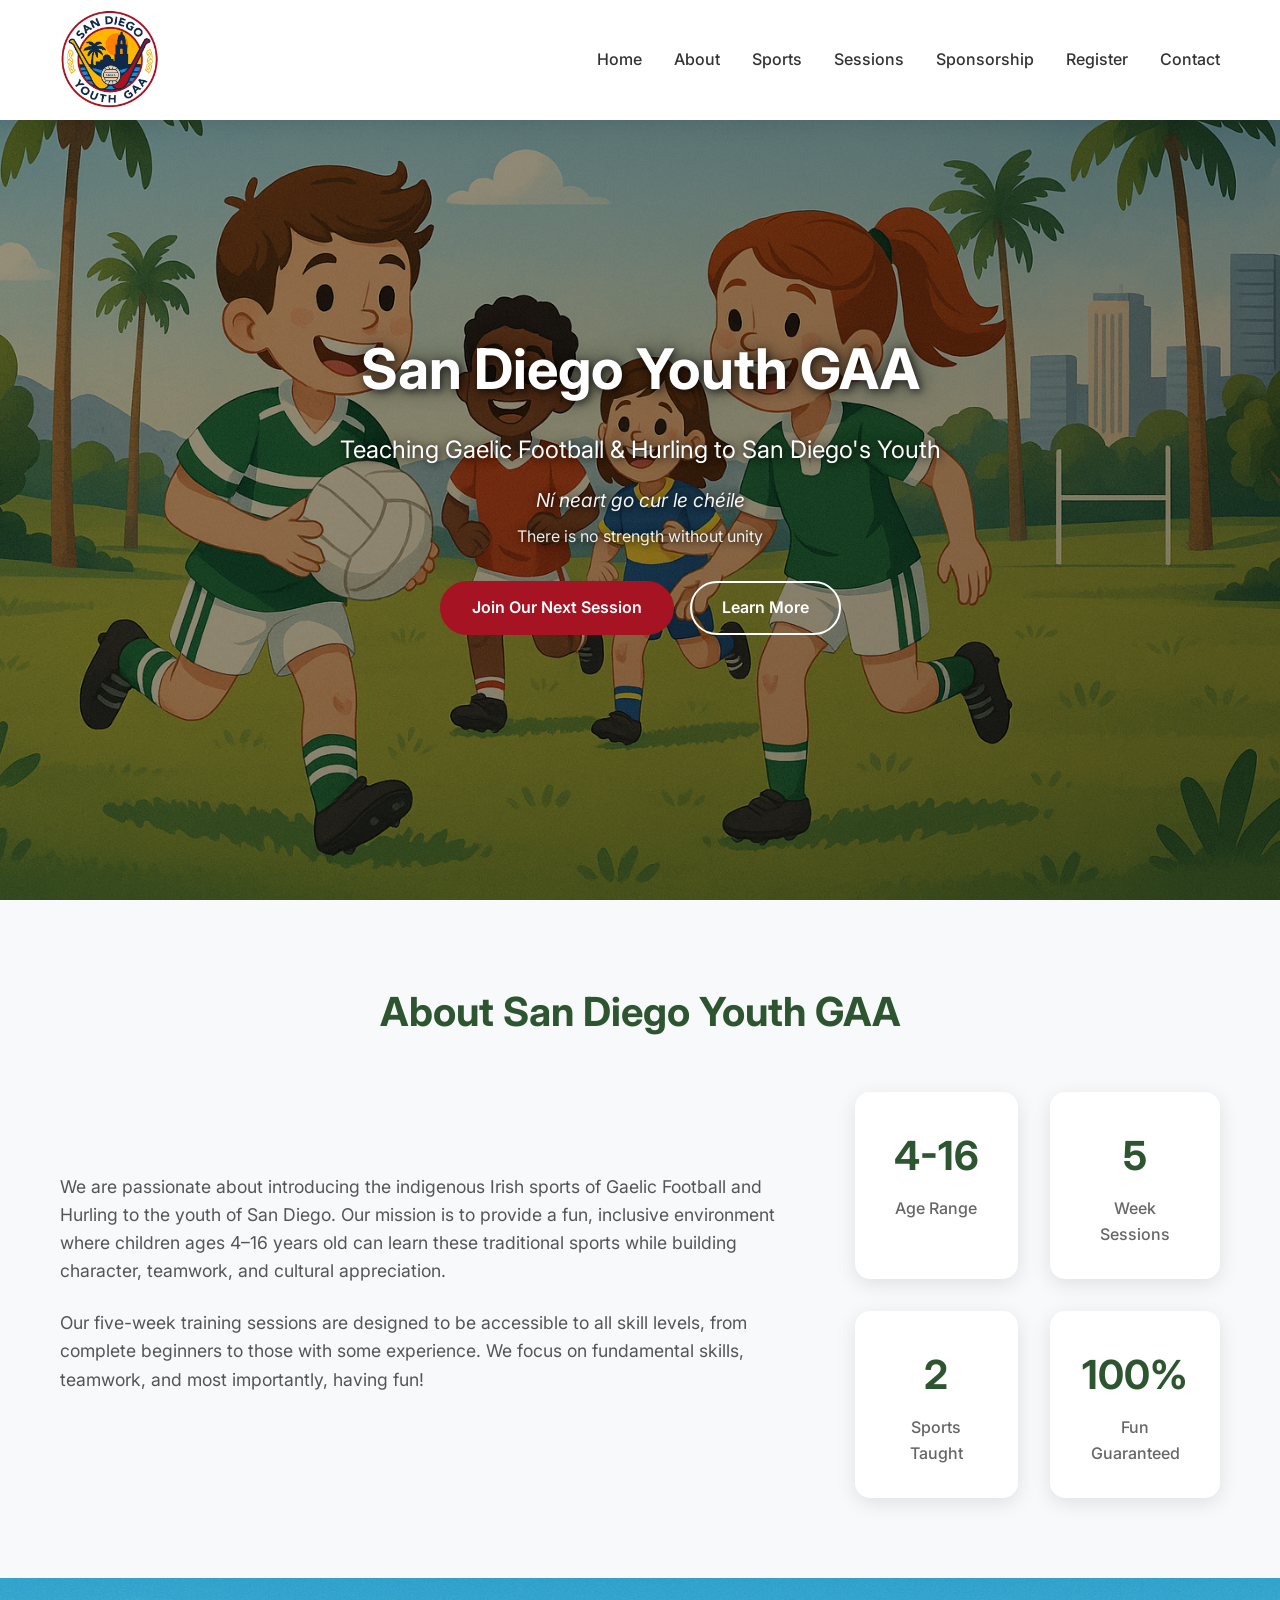
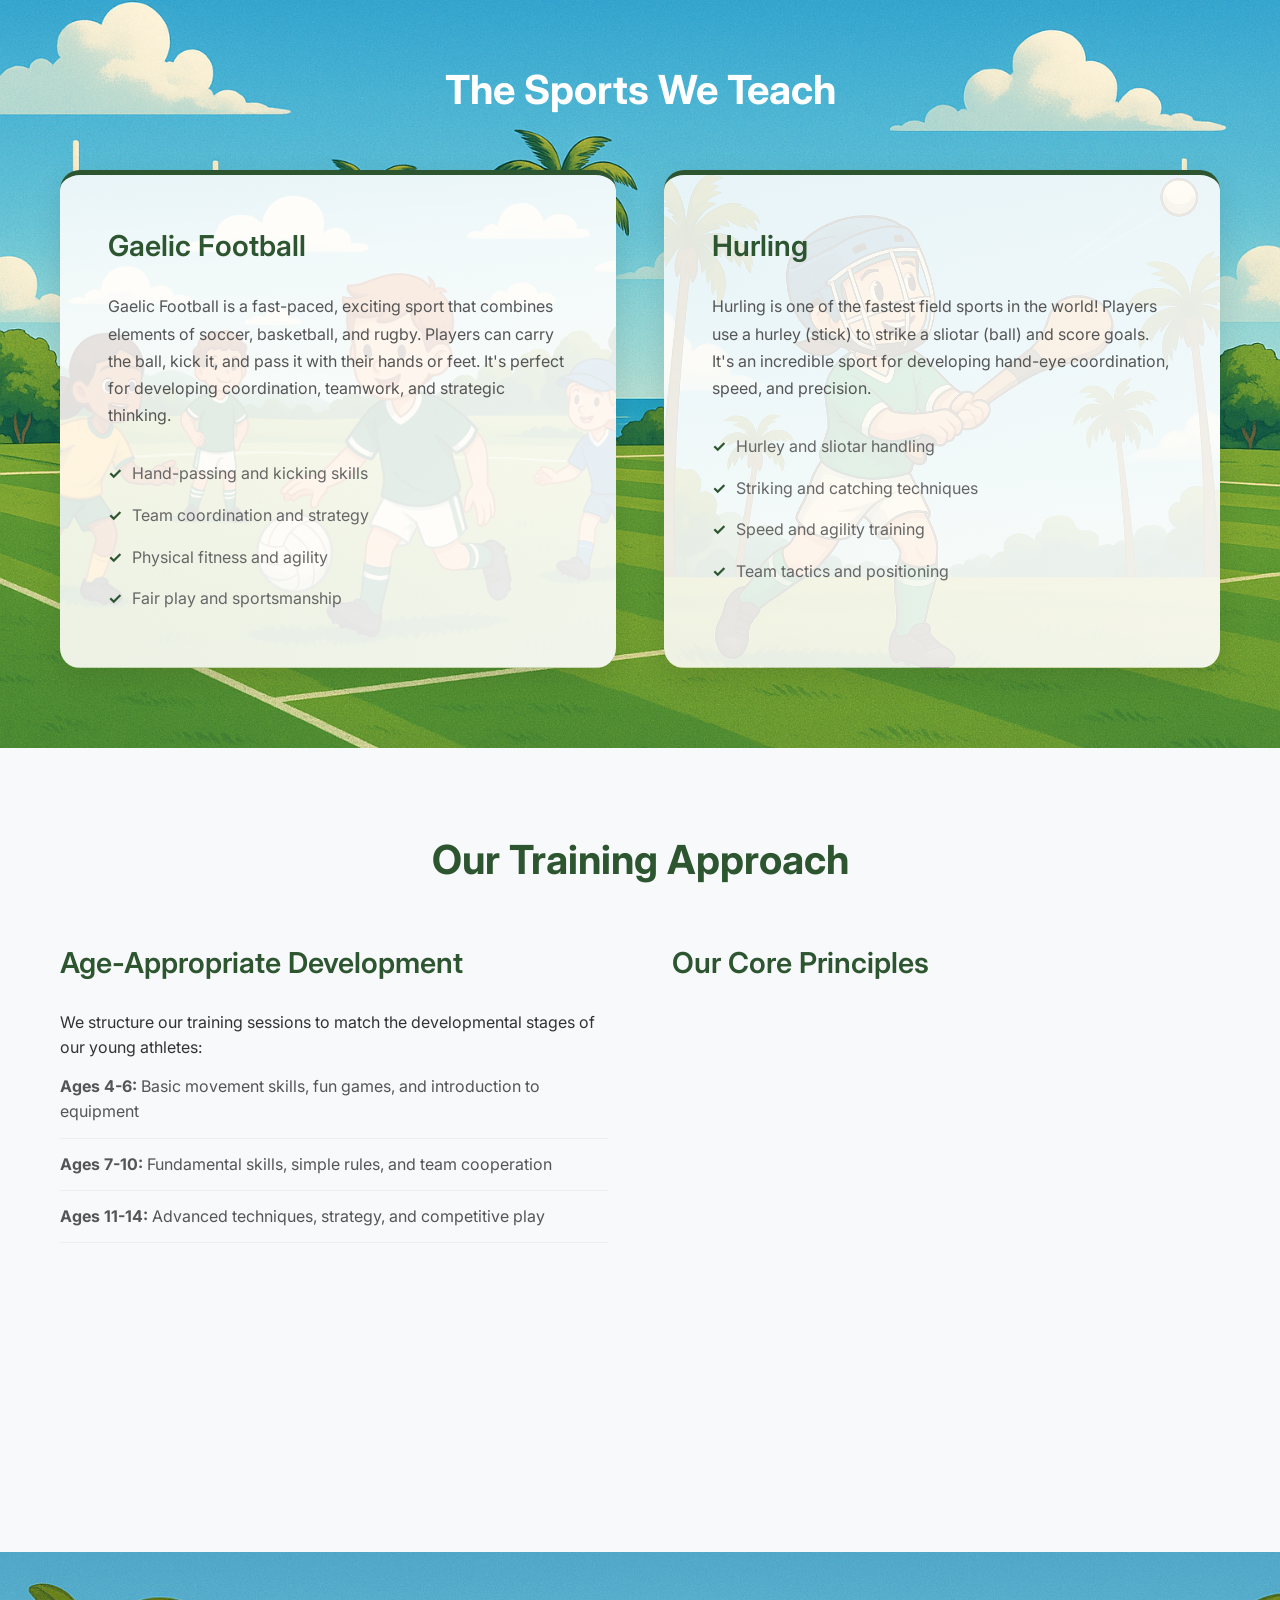
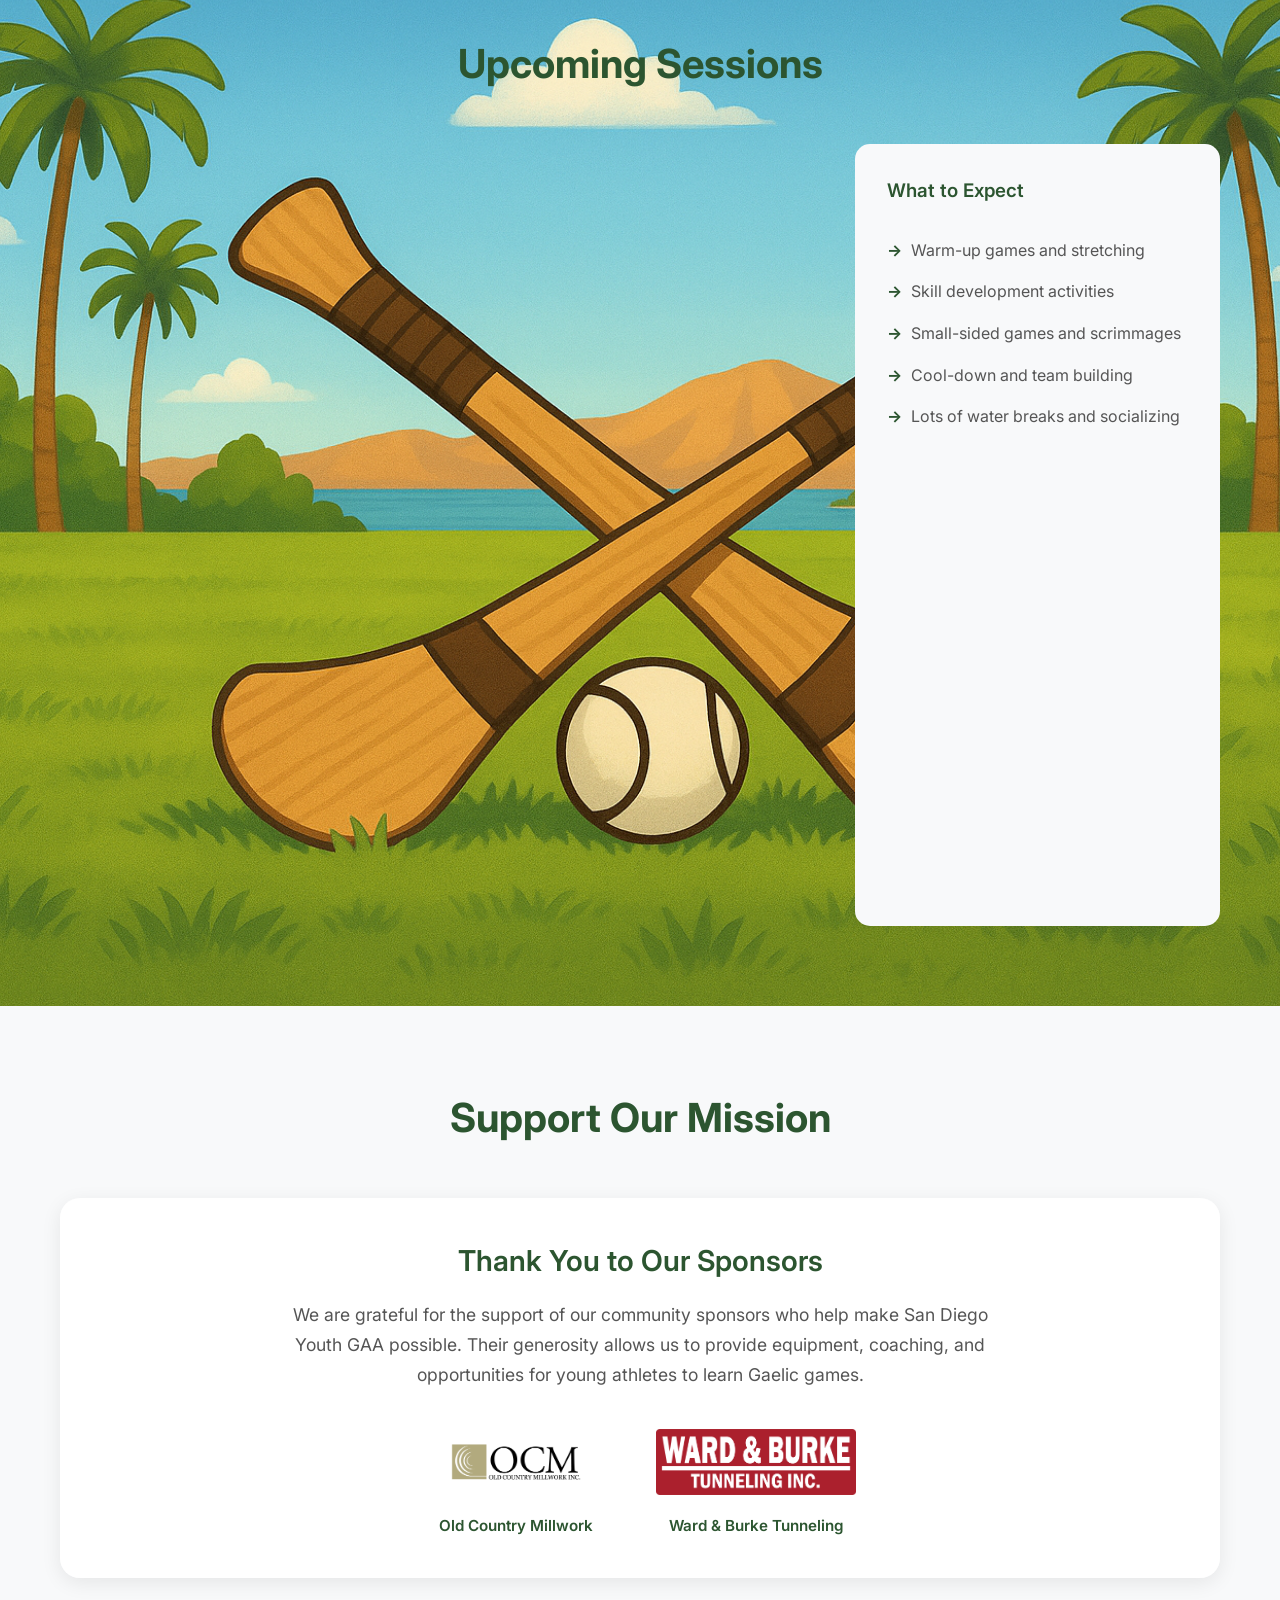
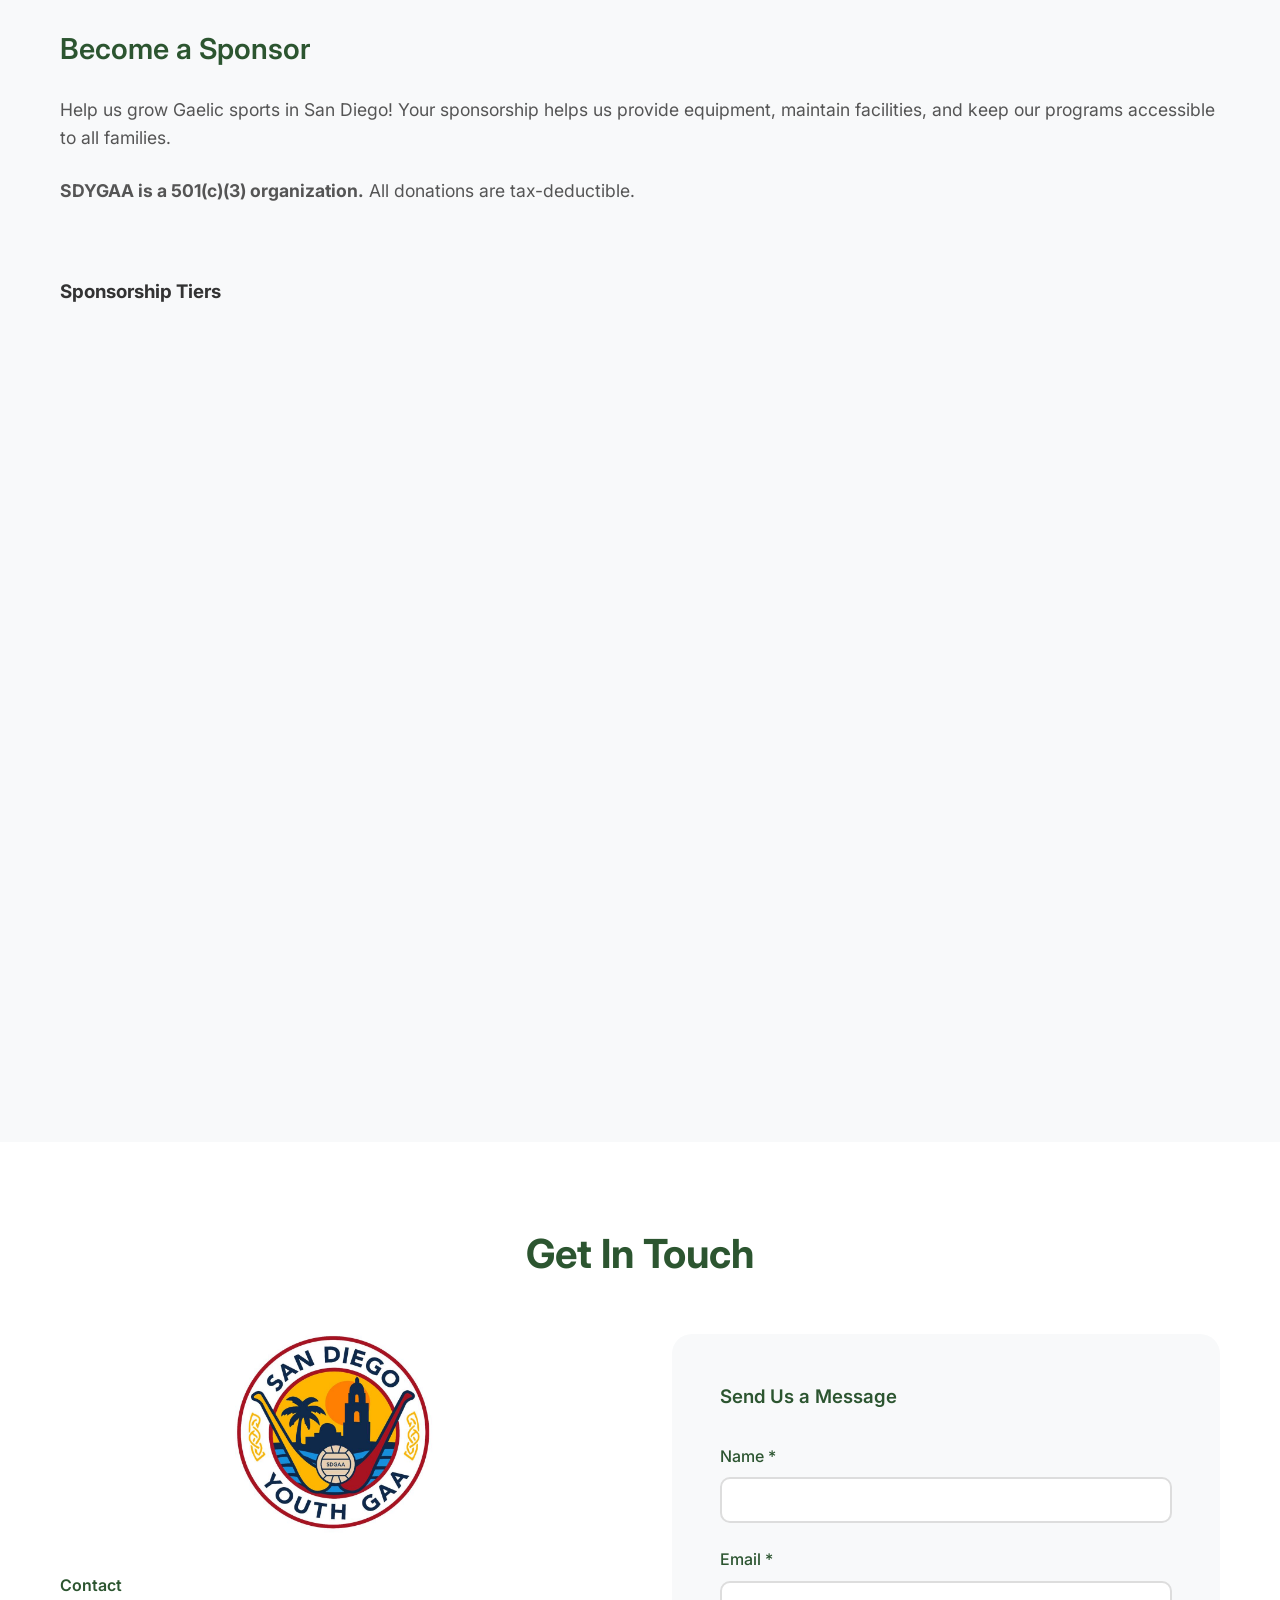
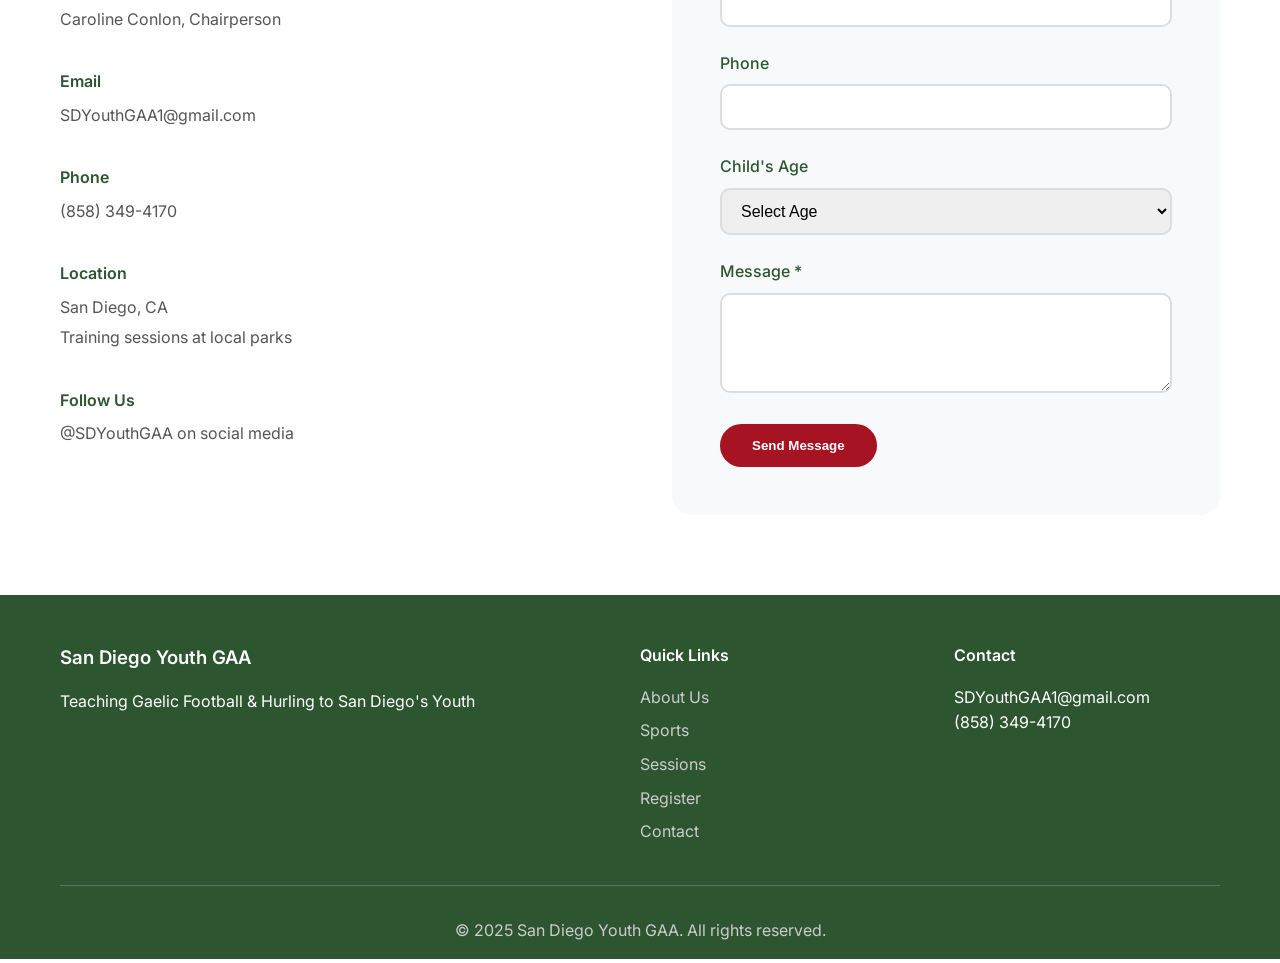
==== commit e2d2f6d1: "Update index.html" ====
--- a/index.html
+++ b/index.html
@@ -5,7 +5,7 @@
     <meta name="viewport" content="width=device-width, initial-scale=1.0">
     <title>San Diego Youth GAA - Gaelic Football & Hurling for Kids</title>
     <meta name="description" content="San Diego Youth GAA teaches Gaelic Football and Hurling to children ages 4-16. Join our fun, inclusive sports programs in San Diego!">
-    <link rel="stylesheet" href="styles.css">
+    <link rel="stylesheet" href="styles.css?v=2">
     <link href="https://fonts.googleapis.com/css2?family=Inter:wght@300;400;500;600;700&display=swap" rel="stylesheet">
 </head>
 <body>
@@ -192,14 +192,14 @@
                 <h3>Thank You to Our Sponsors</h3>
                 <p>We are grateful for the support of our community sponsors who help make San Diego Youth GAA possible. Their generosity allows us to provide equipment, coaching, and opportunities for young athletes to learn Gaelic games.</p>
                 <div class="sponsor-logos">
-                    <div class="sponsor-logo-item">
+                    <a href="https://www.ocmcoil.com/" target="_blank" rel="noopener noreferrer" class="sponsor-logo-item">
                         <img src="images/old-country-millwork.png" alt="Old Country Millwork" class="sponsor-logo-img">
                         <p>Old Country Millwork</p>
-                    </div>
-                    <div class="sponsor-logo-item">
+                    </a>
+                    <a href="https://www.wardandburke.com/" target="_blank" rel="noopener noreferrer" class="sponsor-logo-item">
                         <img src="images/ward-burke-tunneling.png" alt="Ward & Burke Tunneling" class="sponsor-logo-img">
                         <p>Ward & Burke Tunneling</p>
-                    </div>
+                    </a>
                 </div>
             </div>
             <div class="sponsorship-content">
--- a/styles.css
+++ b/styles.css
@@ -91,12 +91,12 @@
 
 /* Hero Section */
 .hero {
-    background: linear-gradient(135deg, rgba(0, 0, 0, 0.4) 0%, rgba(0, 0, 0, 0.5) 100%),
-                url('images/Youth-GAA-Header-Image-02.png');
+    background-color: #2c5530;
+    background-image: linear-gradient(135deg, rgba(0, 0, 0, 0.4) 0%, rgba(0, 0, 0, 0.5) 100%),
+                      url('images/Youth-GAA-Header-Image-02.png');
     background-size: cover;
     background-position: center;
     background-repeat: no-repeat;
-    background-attachment: scroll;
     color: white;
     padding: 140px 0 80px;
     text-align: center;
@@ -244,10 +244,11 @@
 /* Sports Section */
 .sports {
     position: relative;
-    background: url('images/Youth-GAA-Header-Image-04.png') center center;
+    background-color: #2c5530;
+    background-image: url('images/Youth-GAA-Header-Image-04.png');
     background-size: cover;
+    background-position: center;
     background-repeat: no-repeat;
-    background-attachment: scroll;
 }
 
 .sports .section-title {
@@ -386,10 +387,11 @@
 /* Sessions Section */
 .sessions {
     position: relative;
-    background: url('images/Youth-GAA-Header-Image-05.png') center center;
+    background-color: #2c5530;
+    background-image: url('images/Youth-GAA-Header-Image-05.png');
     background-size: cover;
+    background-position: center;
     background-repeat: no-repeat;
-    background-attachment: scroll;
 }
 
 .sessions .container {
@@ -534,6 +536,8 @@
     align-items: center;
     gap: 0.75rem;
     min-width: 0;
+    text-decoration: none;
+    color: inherit;
 }
 
 .sponsor-logo-img {
@@ -935,7 +939,6 @@
     }
 
     .hero {
-        background-attachment: scroll;
         padding: 110px 0 60px;
     }
 
@@ -965,13 +968,6 @@
         max-width: 150px;
     }
 
-    .sports {
-        background-attachment: scroll;
-    }
-
-    .sessions {
-        background-attachment: scroll;
-    }
 
     .sports-grid {
         grid-template-columns: 1fr;
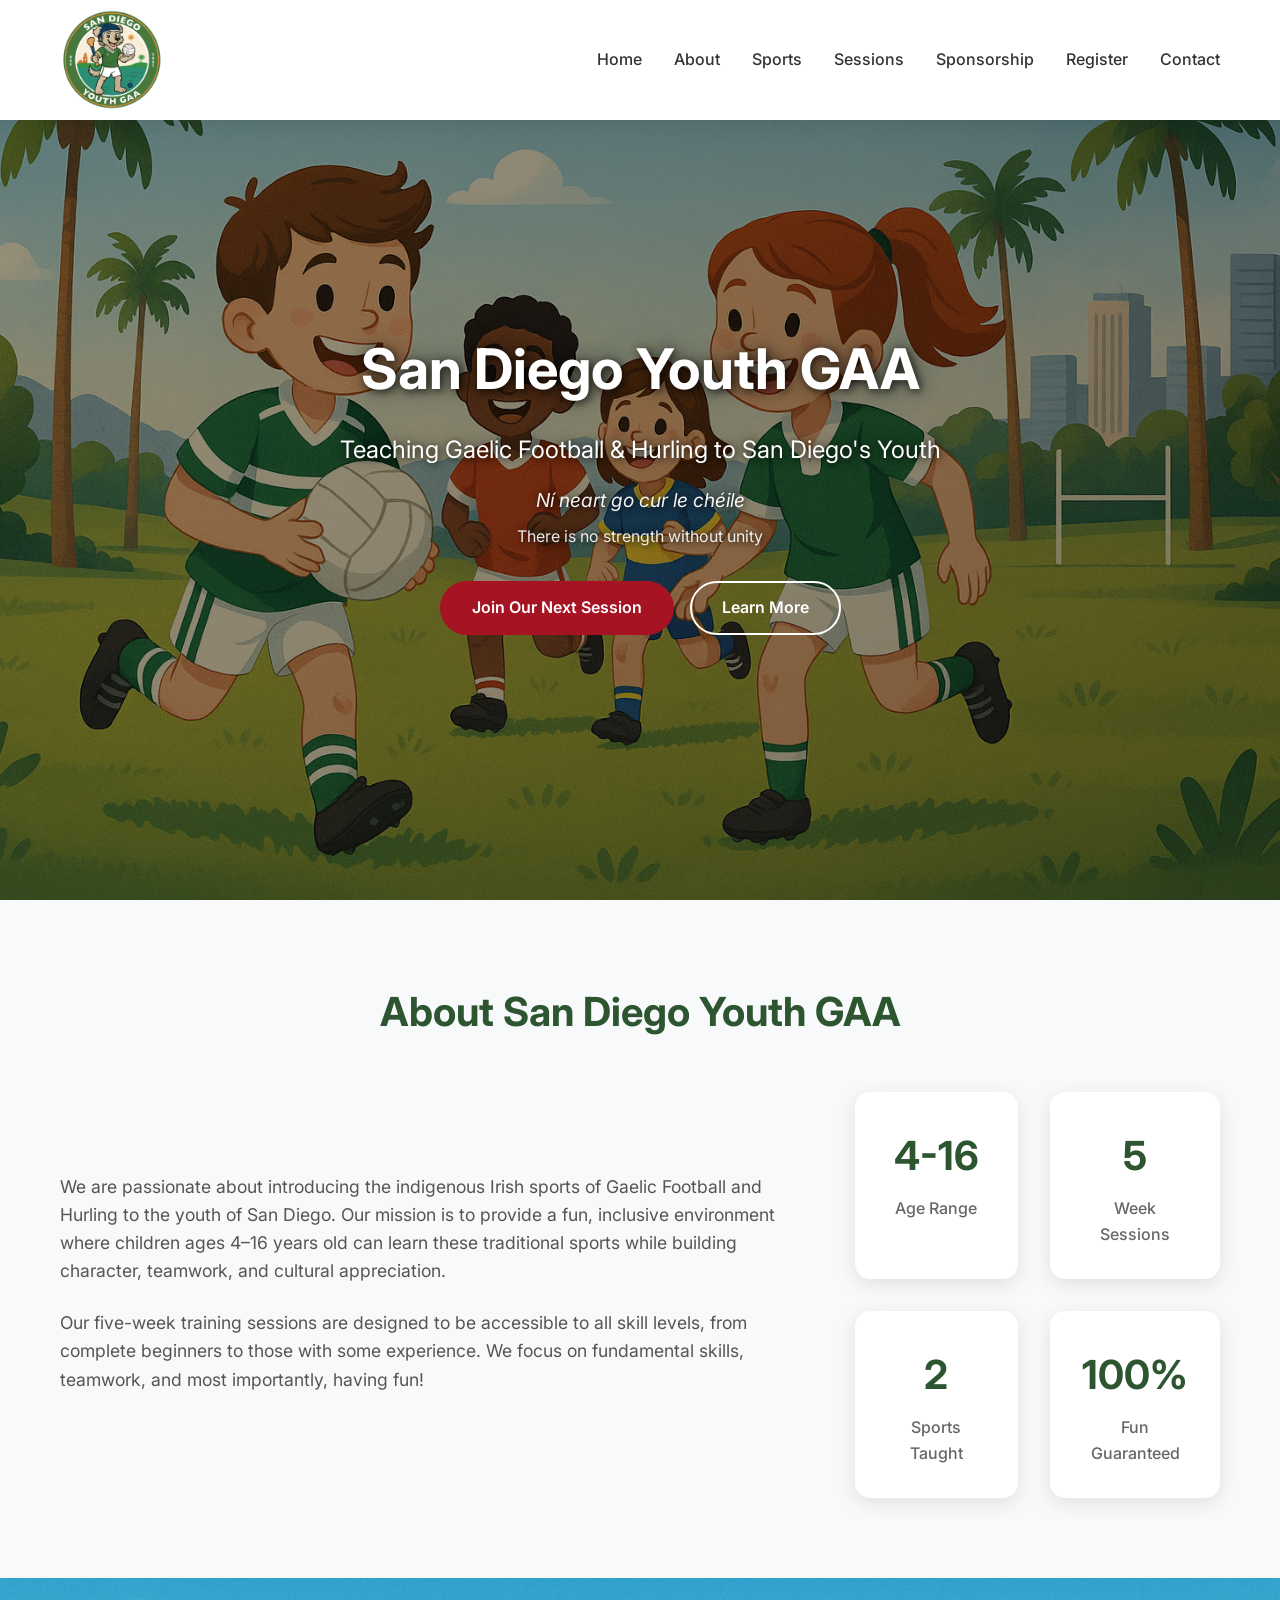
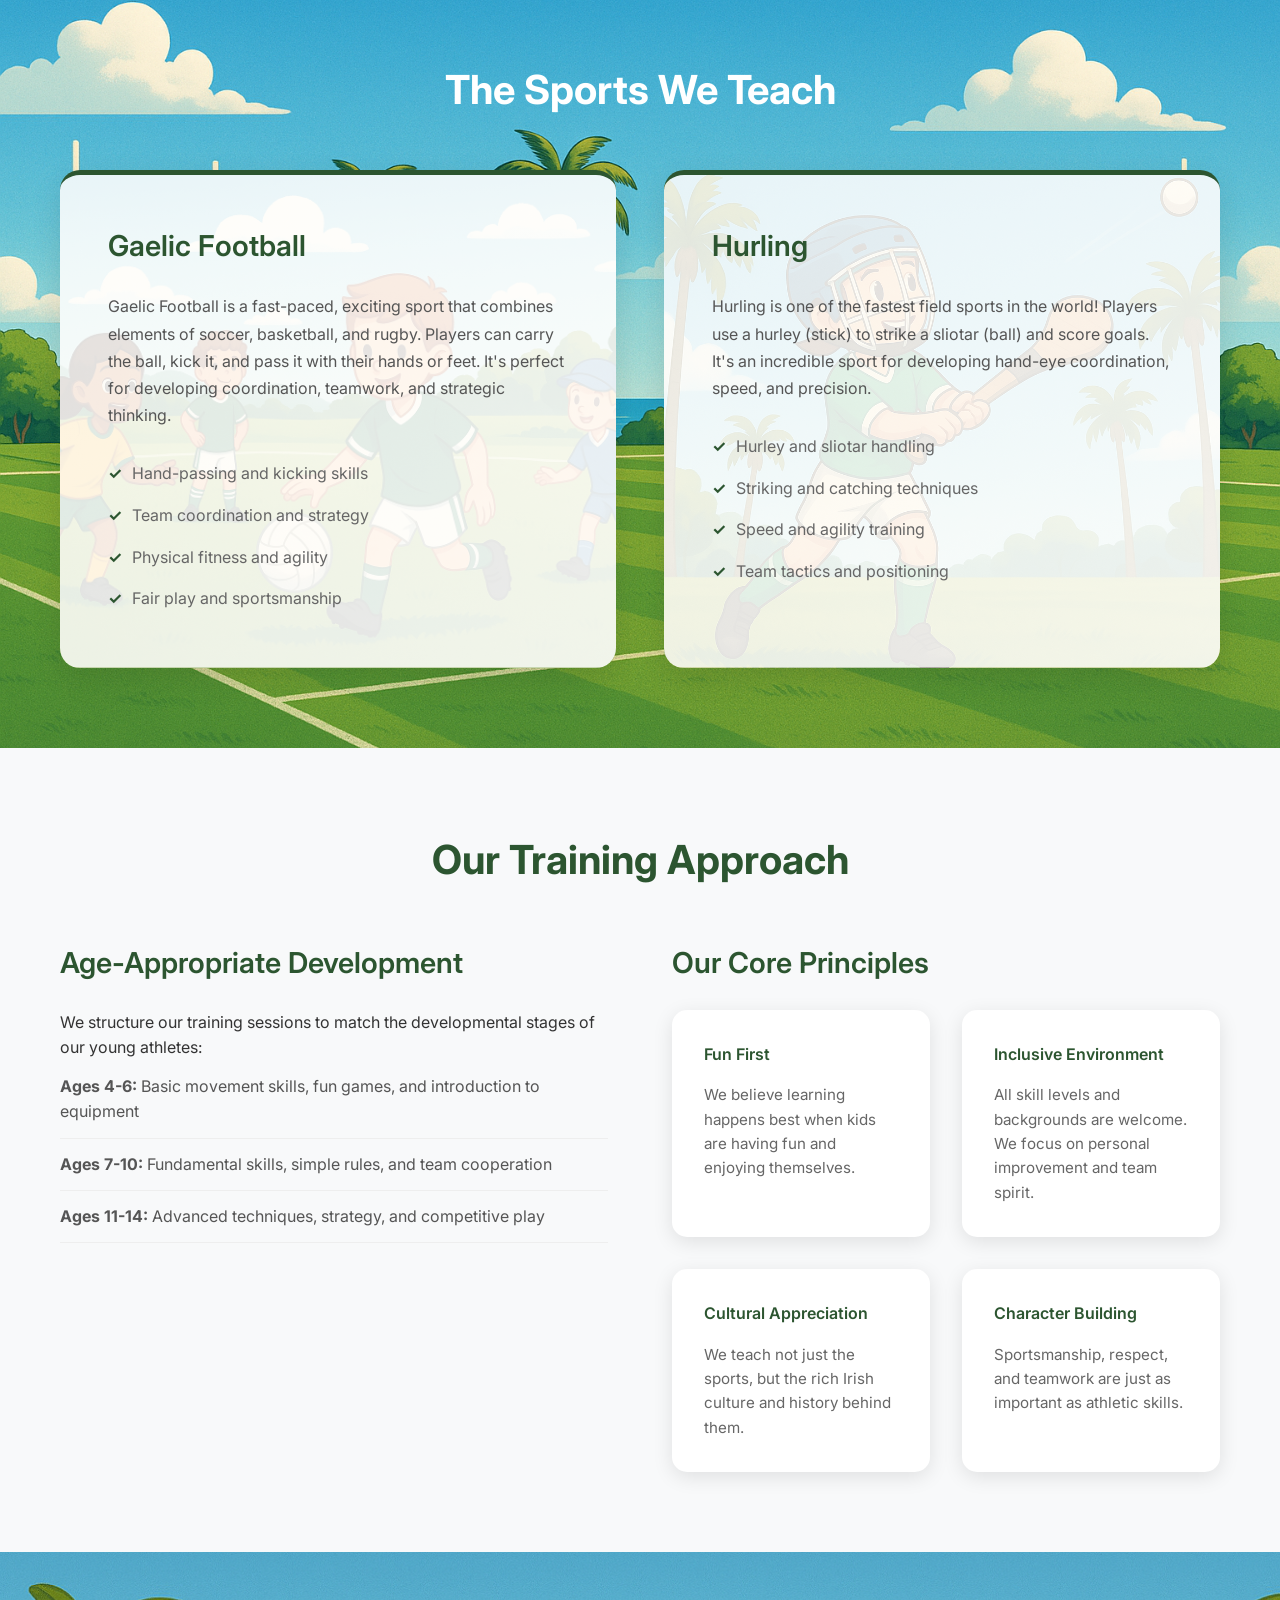
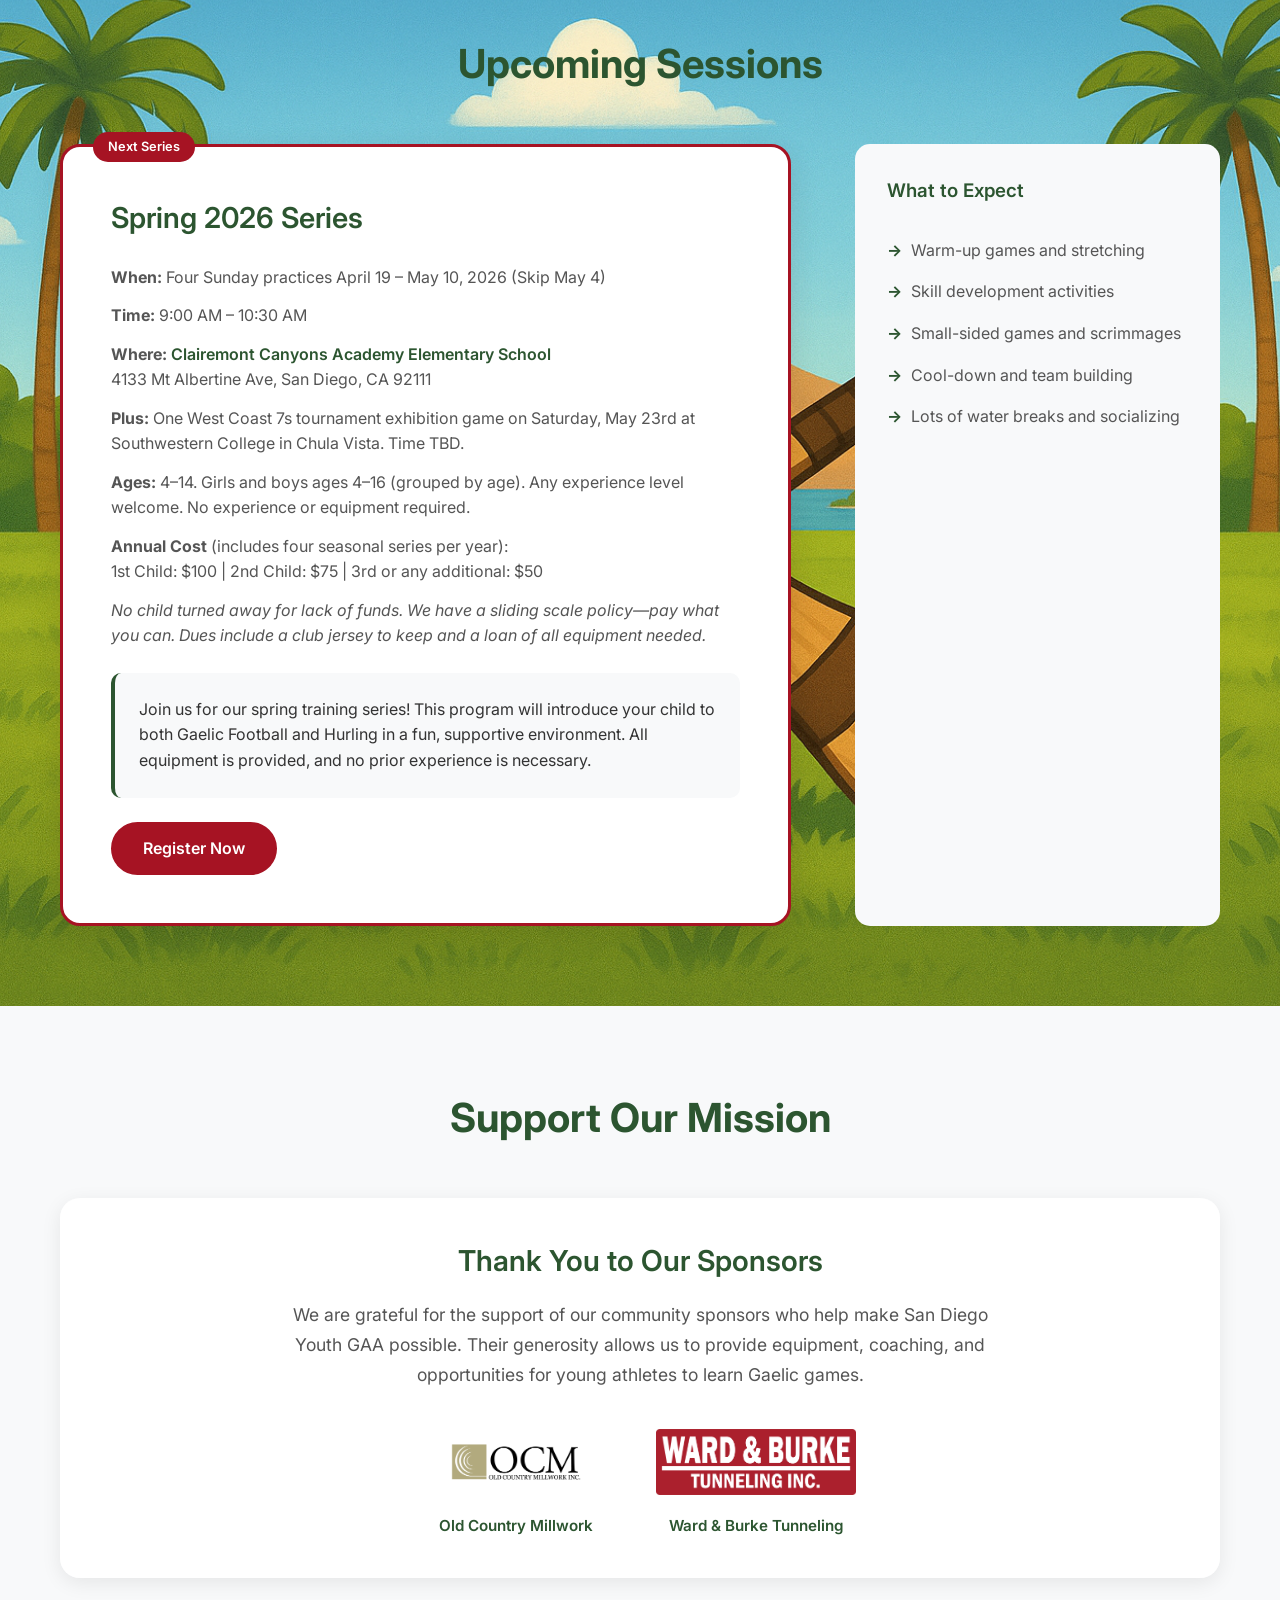
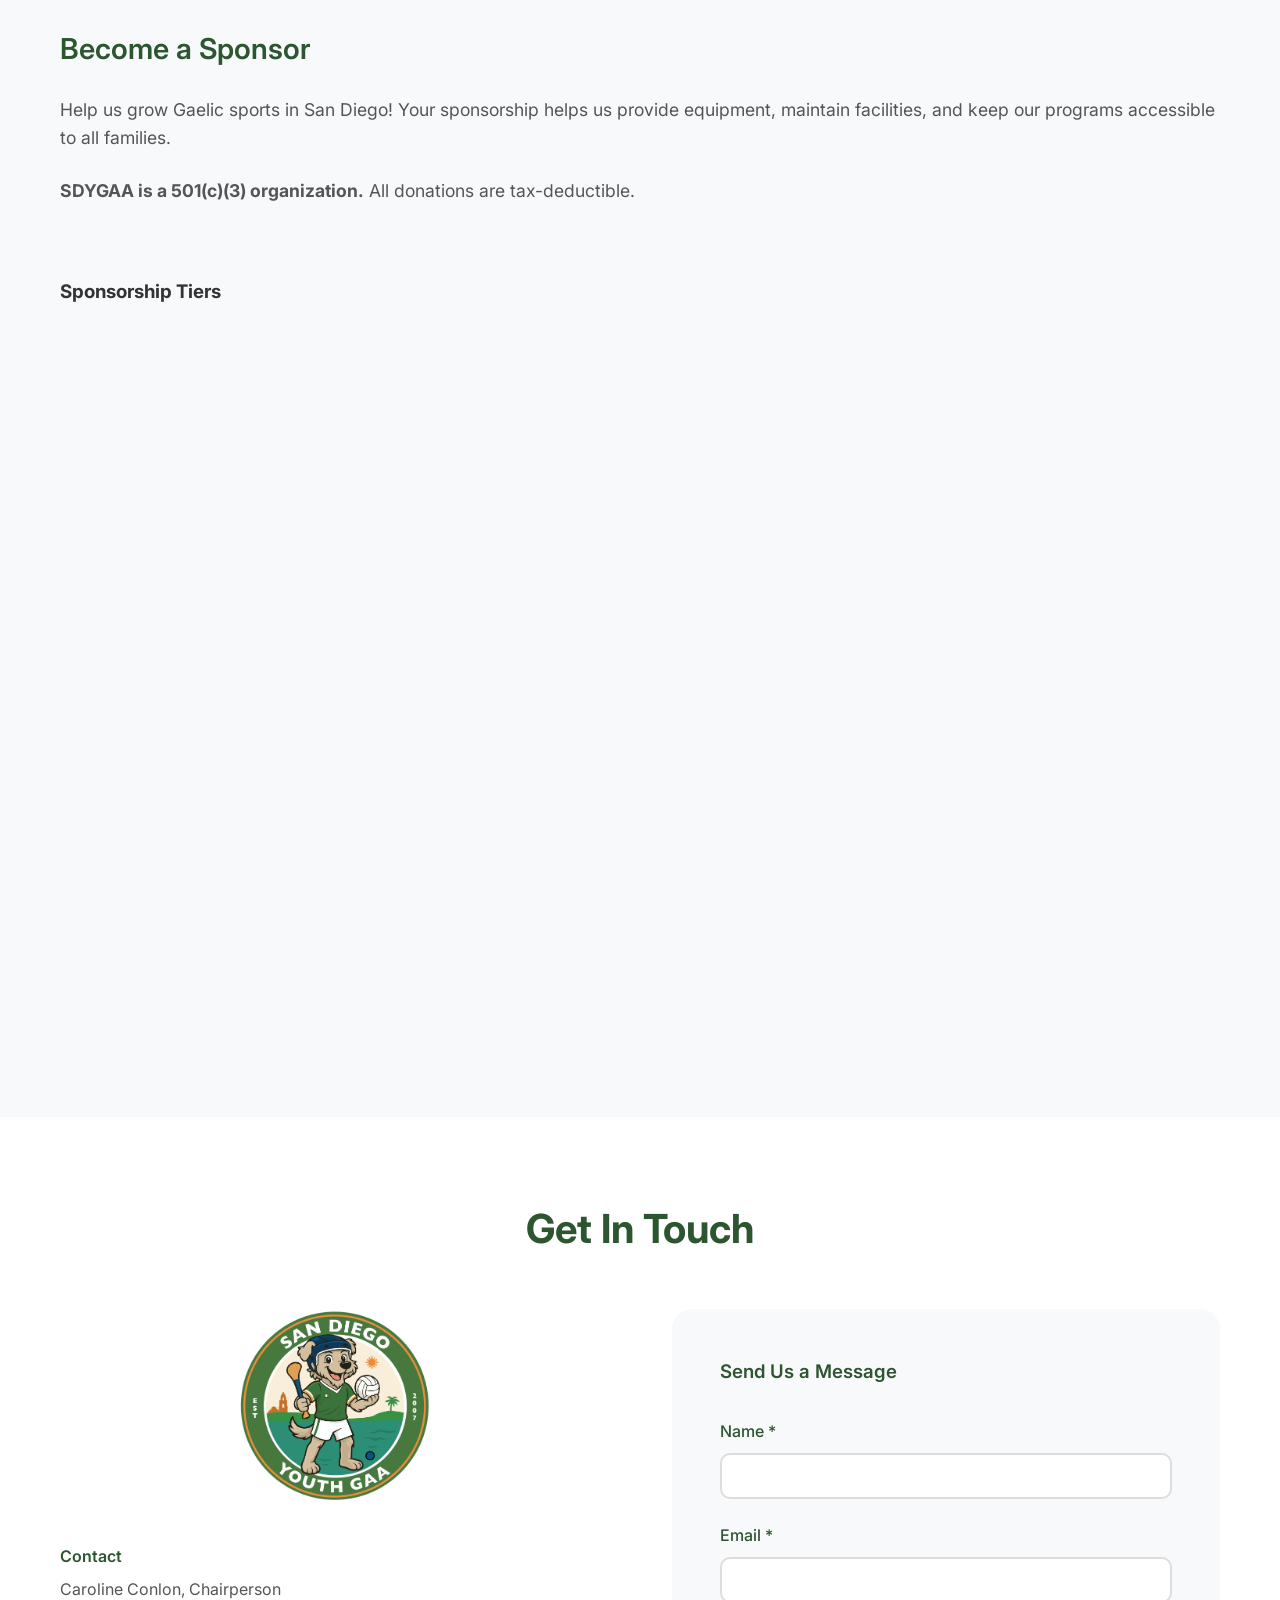
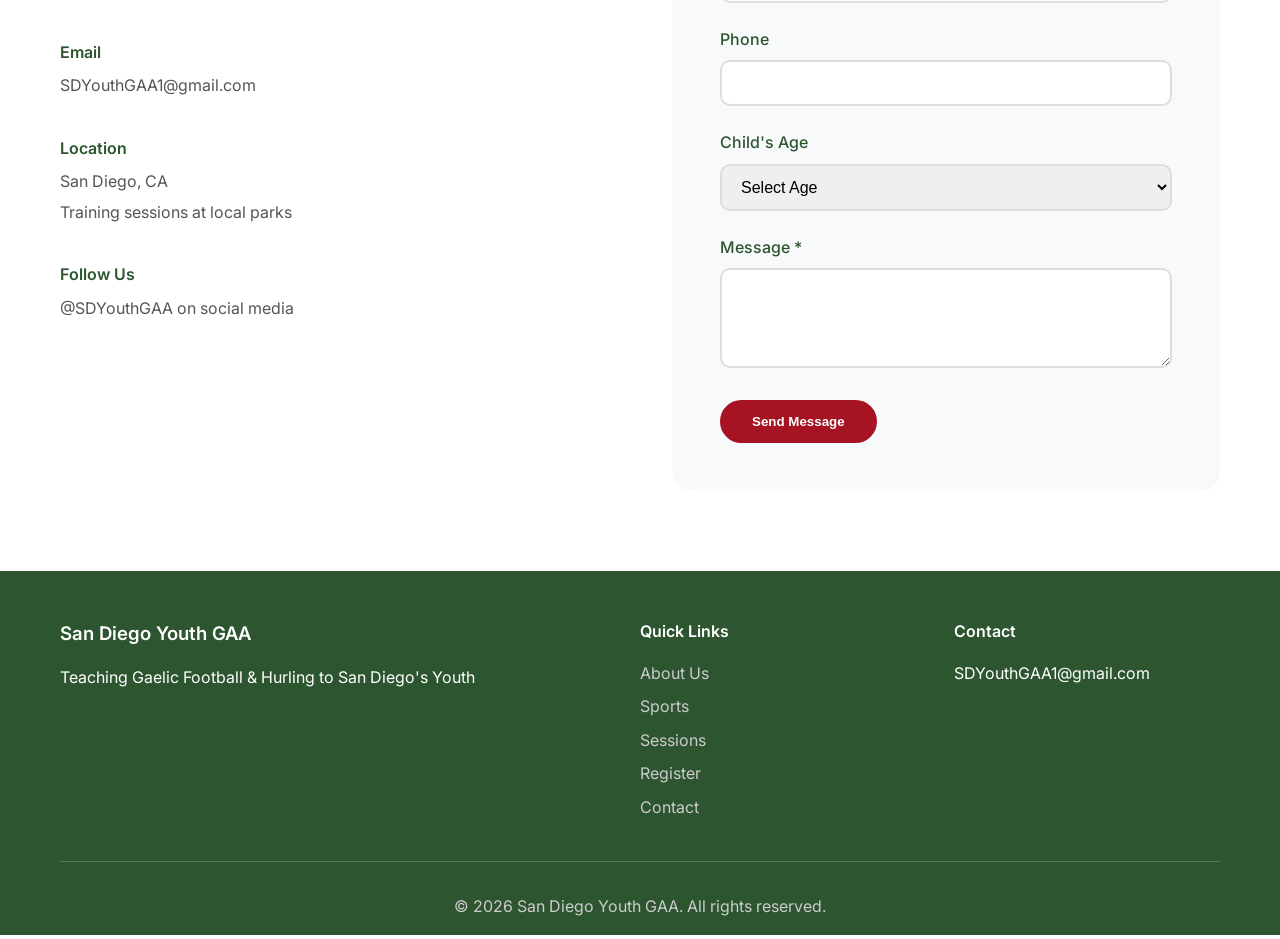
==== commit 1a23ca10: "Update index.html" ====
--- a/index.html
+++ b/index.html
@@ -14,7 +14,7 @@
         <div class="nav-container">
             <div class="nav-logo">
                 <a href="#home">
-                    <img src="images/Youth-GAA-Logo-01.png" alt="San Diego Youth GAA Logo" class="logo-img">
+                    <img src="images/Youth-GAA-Logo-03.png" alt="San Diego Youth GAA Logo" class="logo-img">
                 </a>
             </div>
             <div class="nav-menu" id="nav-menu">
@@ -224,7 +224,7 @@
                             <ul>
                                 <li>Certificate to display at business in recognition of support</li>
                                 <li>Social Media Shout Outs</li>
-                                <li>Recognition on SDYGAA Website and signage on pop-up tent at practice</li>
+                                <li>Recognition on SDYGAA Website and signage on table cloth at practice and events</li>
                             </ul>
                         </div>
                         <div class="level">
@@ -233,7 +233,7 @@
                             <ul>
                                 <li>Includes all Bronze Benefits</li>
                                 <li>Featured social media post at the start of Fall, Winter, and Spring practice</li>
-                                <li>Small/medium logo placement on jersey and one adult-sized jersey</li>
+                                <li>Logo placement on training jersey</li>
                                 <li>Feature on Clubs' Social Media and Website</li>
                             </ul>
                         </div>
@@ -242,7 +242,7 @@
                             <p class="amount">$3,000</p>
                             <ul>
                                 <li>Includes all Silver benefits</li>
-                                <li>A large logo on jerseys (Front)</li>
+                                <li>A large logo on jerseys</li>
                                 <li>Players and Coaches will wear these shirts to practice, school, etc.</li>
                             </ul>
                         </div>
@@ -259,7 +259,7 @@
             <div class="contact-content">
                 <div class="contact-info">
                     <div class="contact-logo">
-                        <img src="images/Youth-GAA-Logo-01.png" alt="San Diego Youth GAA Logo" class="contact-logo-img">
+                        <img src="images/Youth-GAA-Logo-03.png" alt="San Diego Youth GAA Logo" class="contact-logo-img">
                     </div>
                     <div class="contact-item">
                         <h4>Contact</h4>
@@ -268,10 +268,6 @@
                     <div class="contact-item">
                         <h4>Email</h4>
                         <p>SDYouthGAA1@gmail.com</p>
-                    </div>
-                    <div class="contact-item">
-                        <h4>Phone</h4>
-                        <p>(858) 349-4170</p>
                     </div>
                     <div class="contact-item">
                         <h4>Location</h4>
@@ -342,11 +338,10 @@
                 <div class="footer-section">
                     <h4>Contact</h4>
                     <p>SDYouthGAA1@gmail.com</p>
-                    <p>(858) 349-4170</p>
                 </div>
             </div>
             <div class="footer-bottom">
-                <p>&copy; 2025 San Diego Youth GAA. All rights reserved.</p>
+                <p>&copy; 2026 San Diego Youth GAA. All rights reserved.</p>
             </div>
         </div>
     </footer>
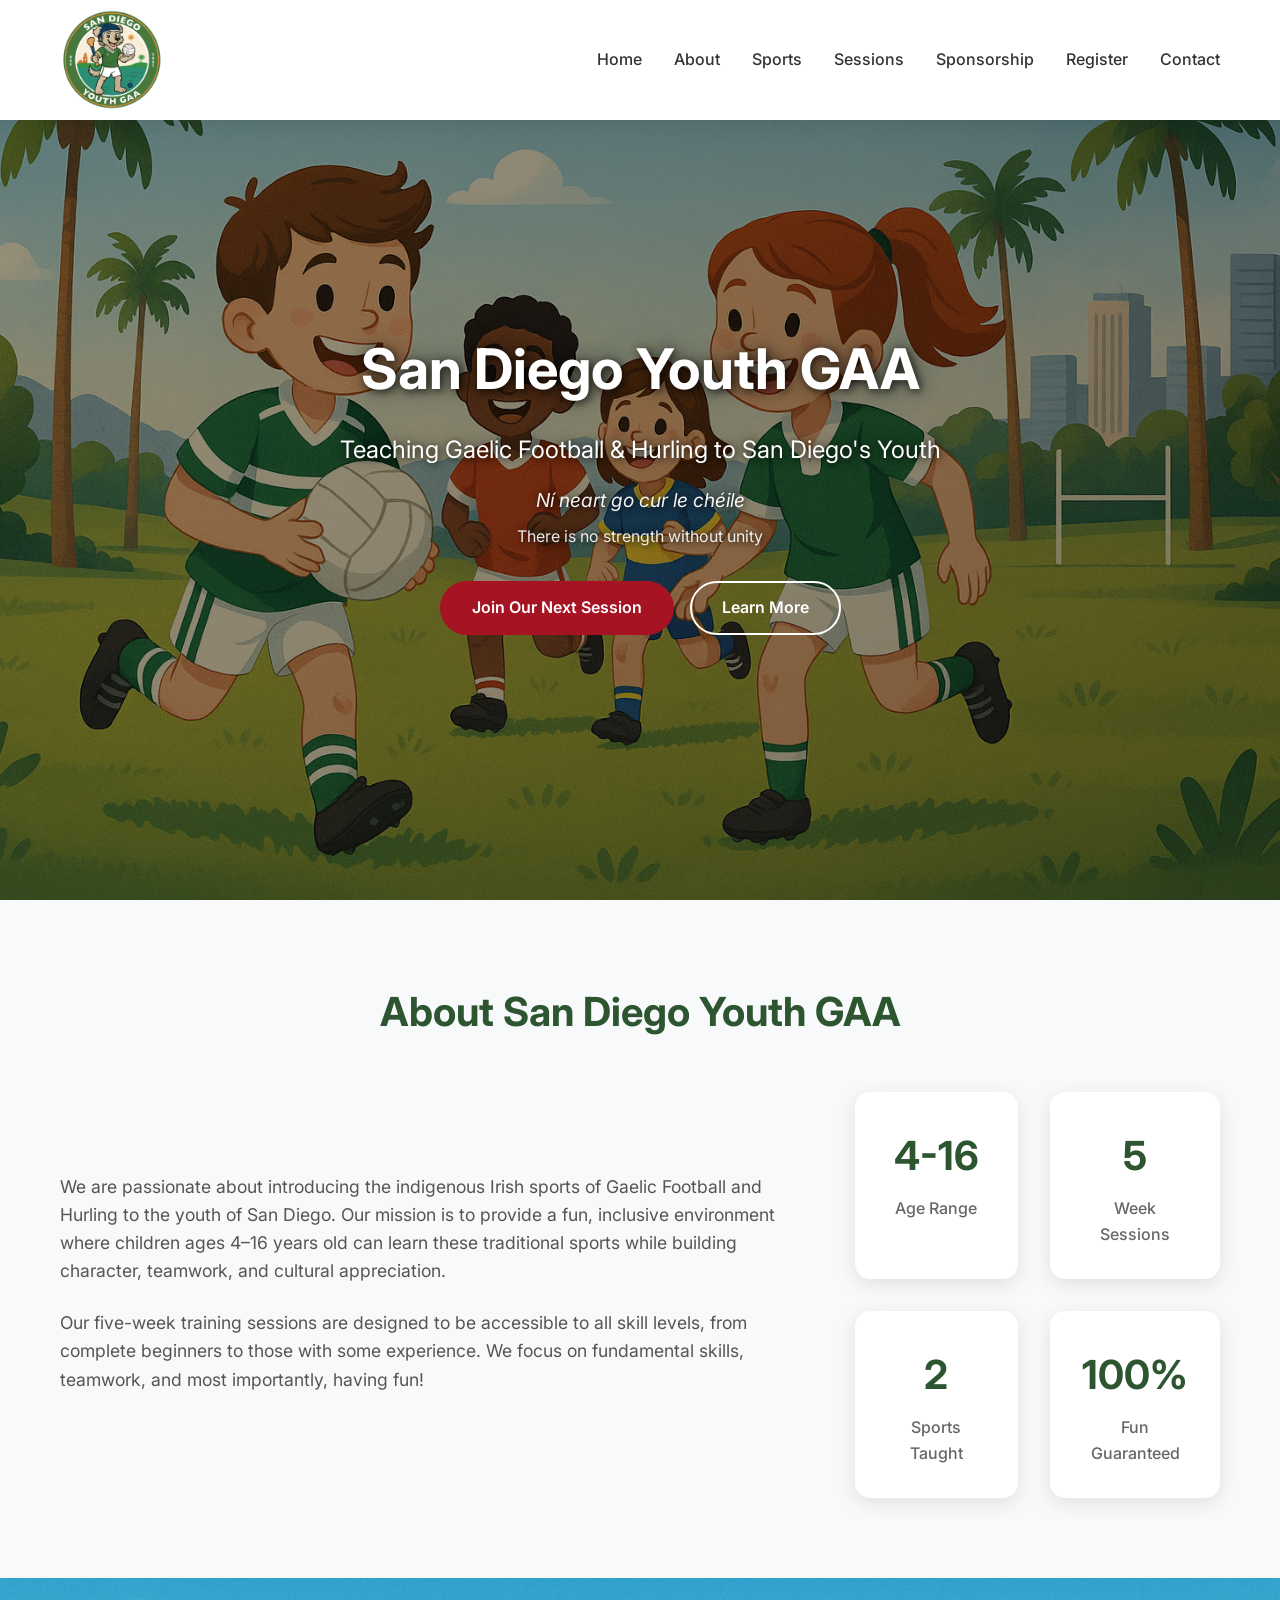
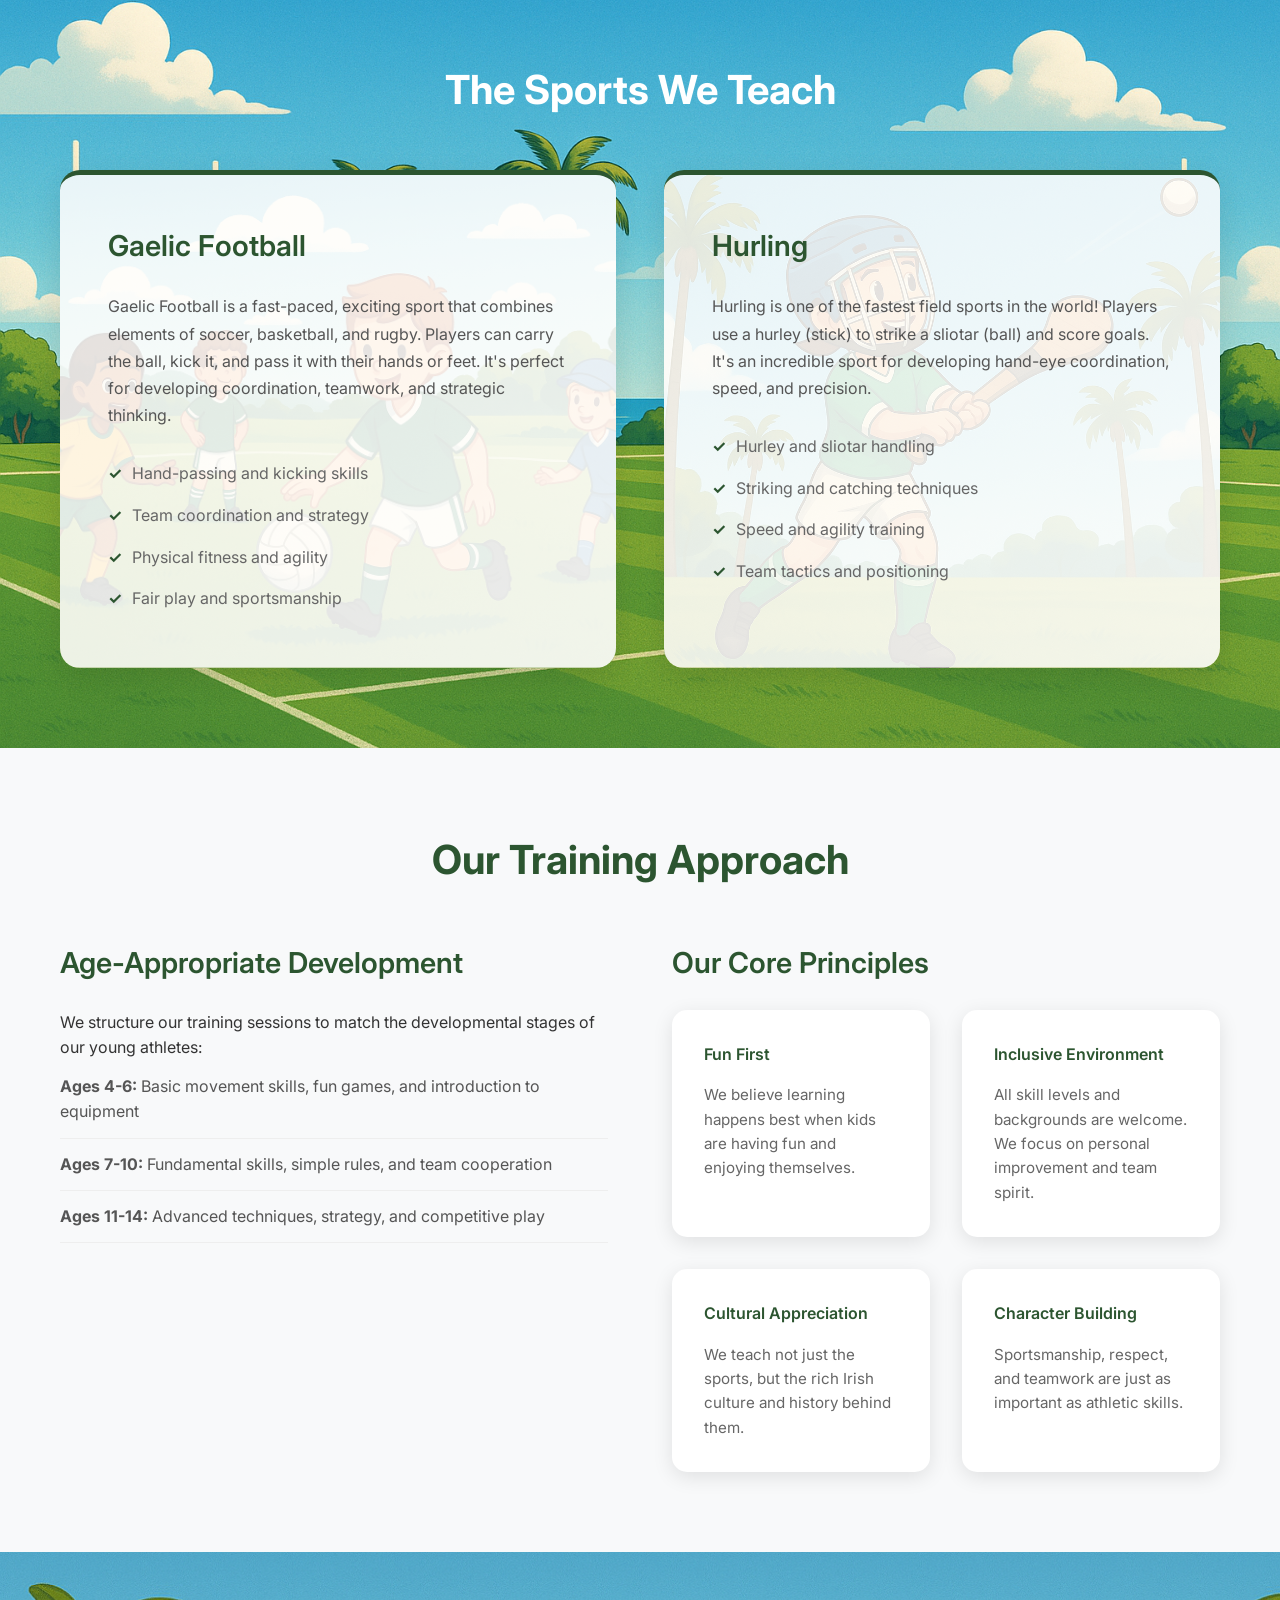
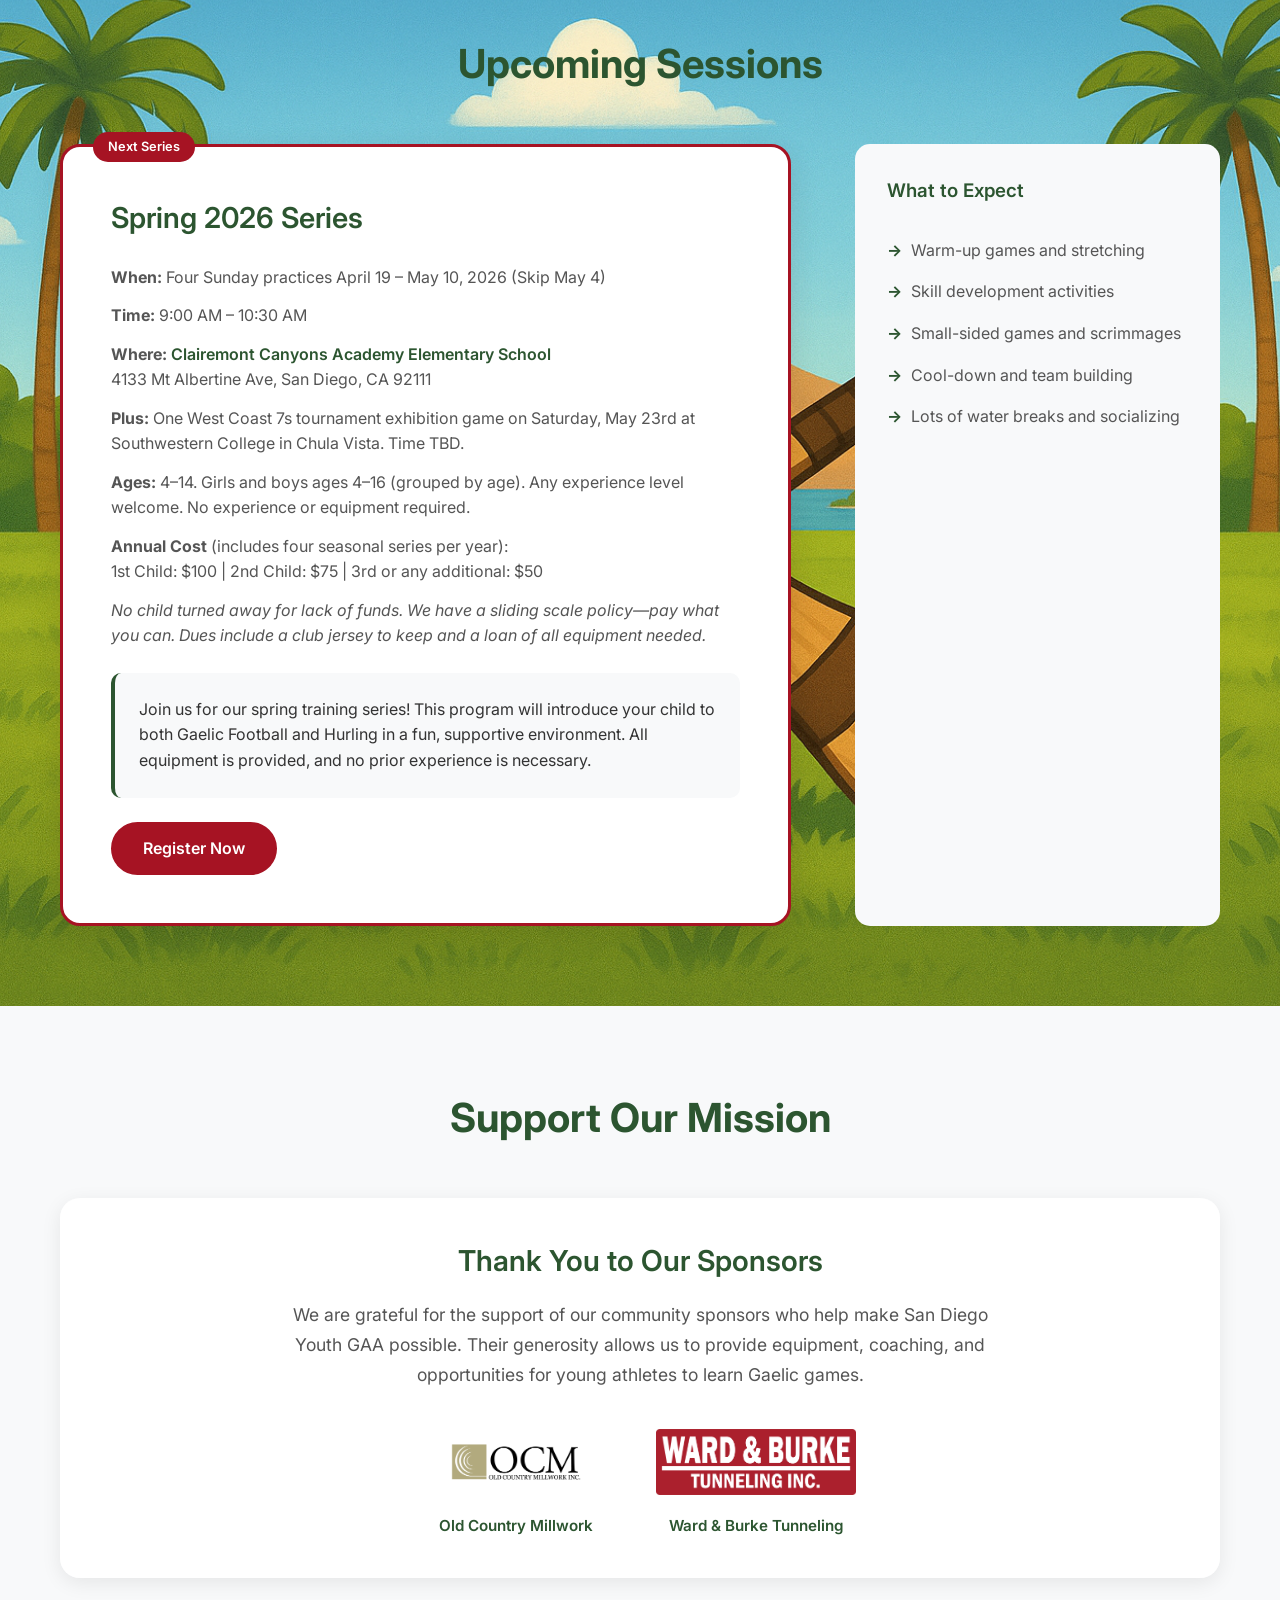
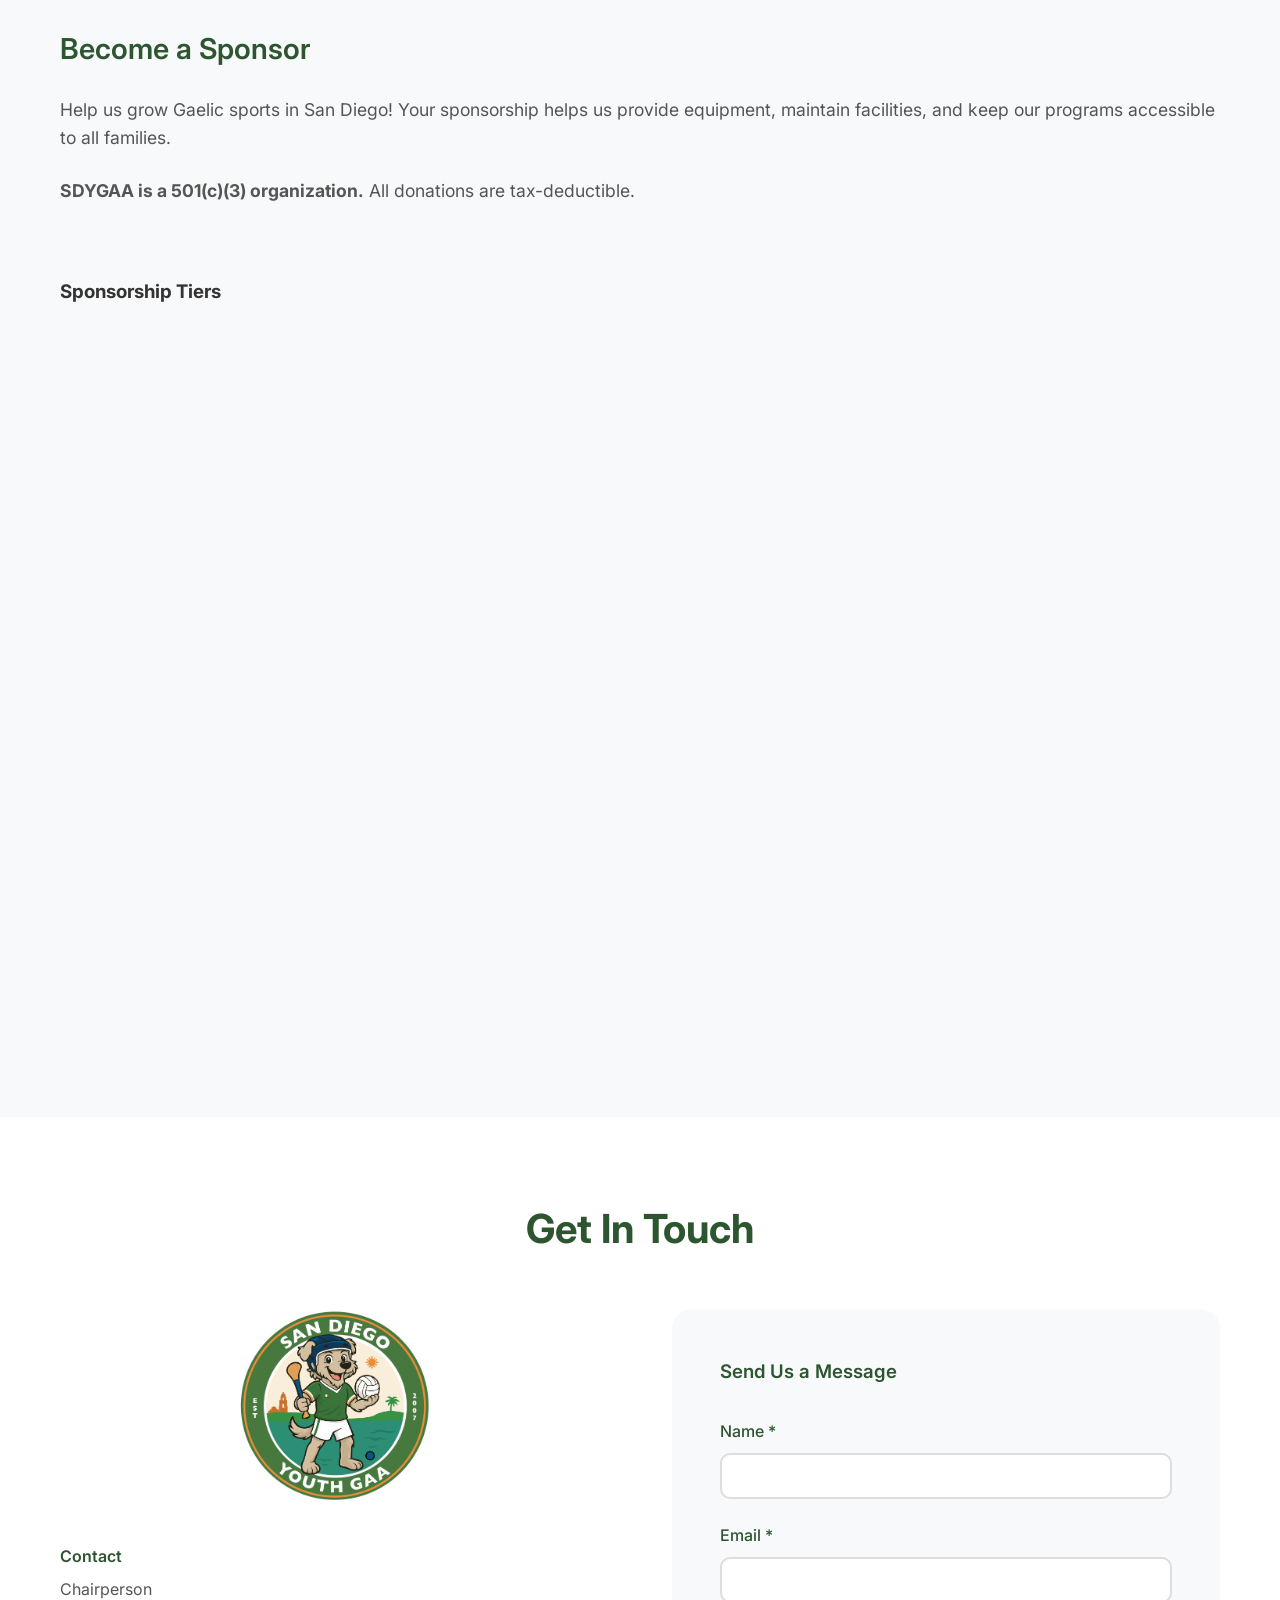
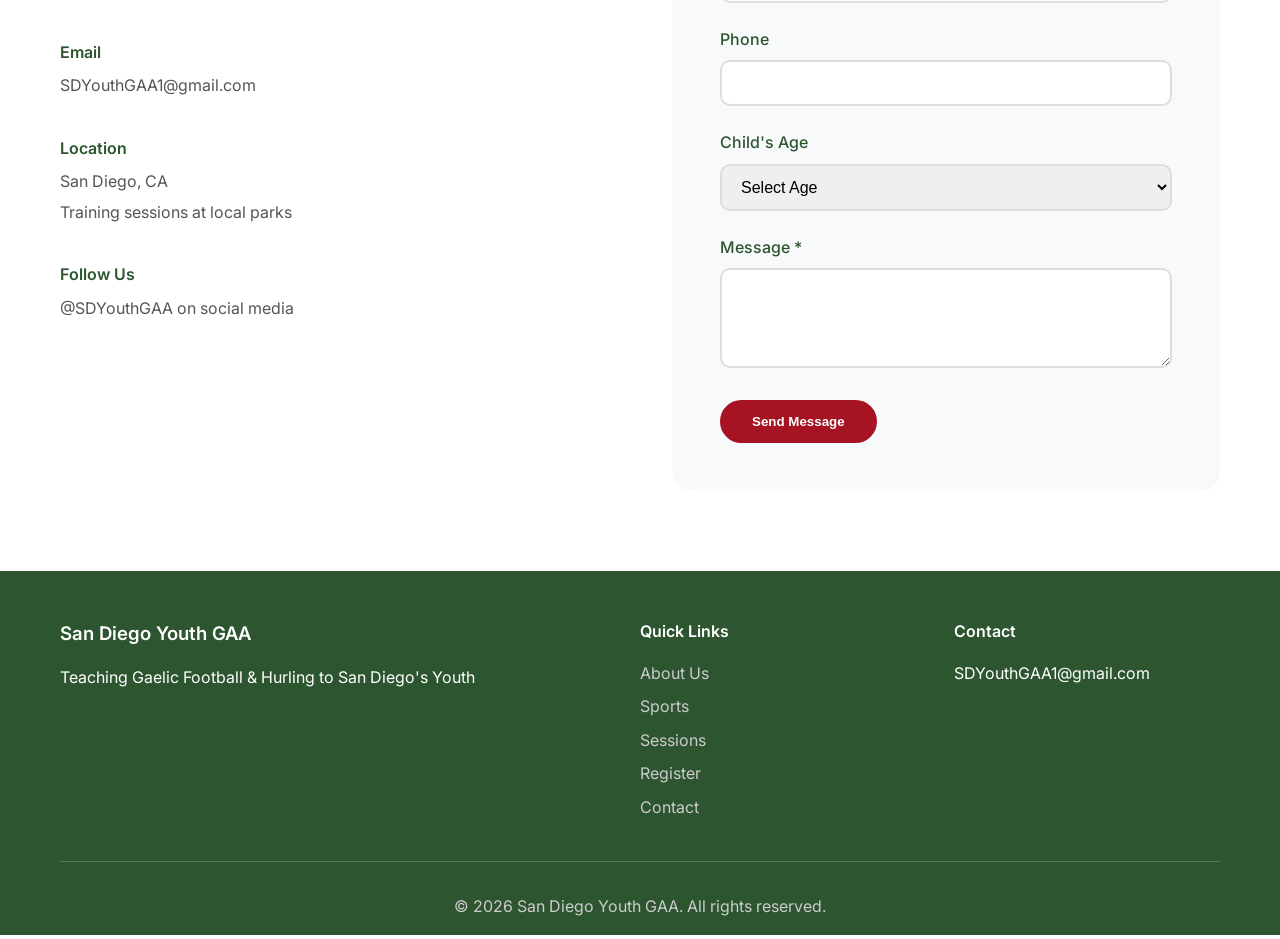
==== commit 00f66900: "Update index.html" ====
--- a/index.html
+++ b/index.html
@@ -263,7 +263,7 @@
                     </div>
                     <div class="contact-item">
                         <h4>Contact</h4>
-                        <p>Caroline Conlon, Chairperson</p>
+                        <p>Chairperson</p>
                     </div>
                     <div class="contact-item">
                         <h4>Email</h4>
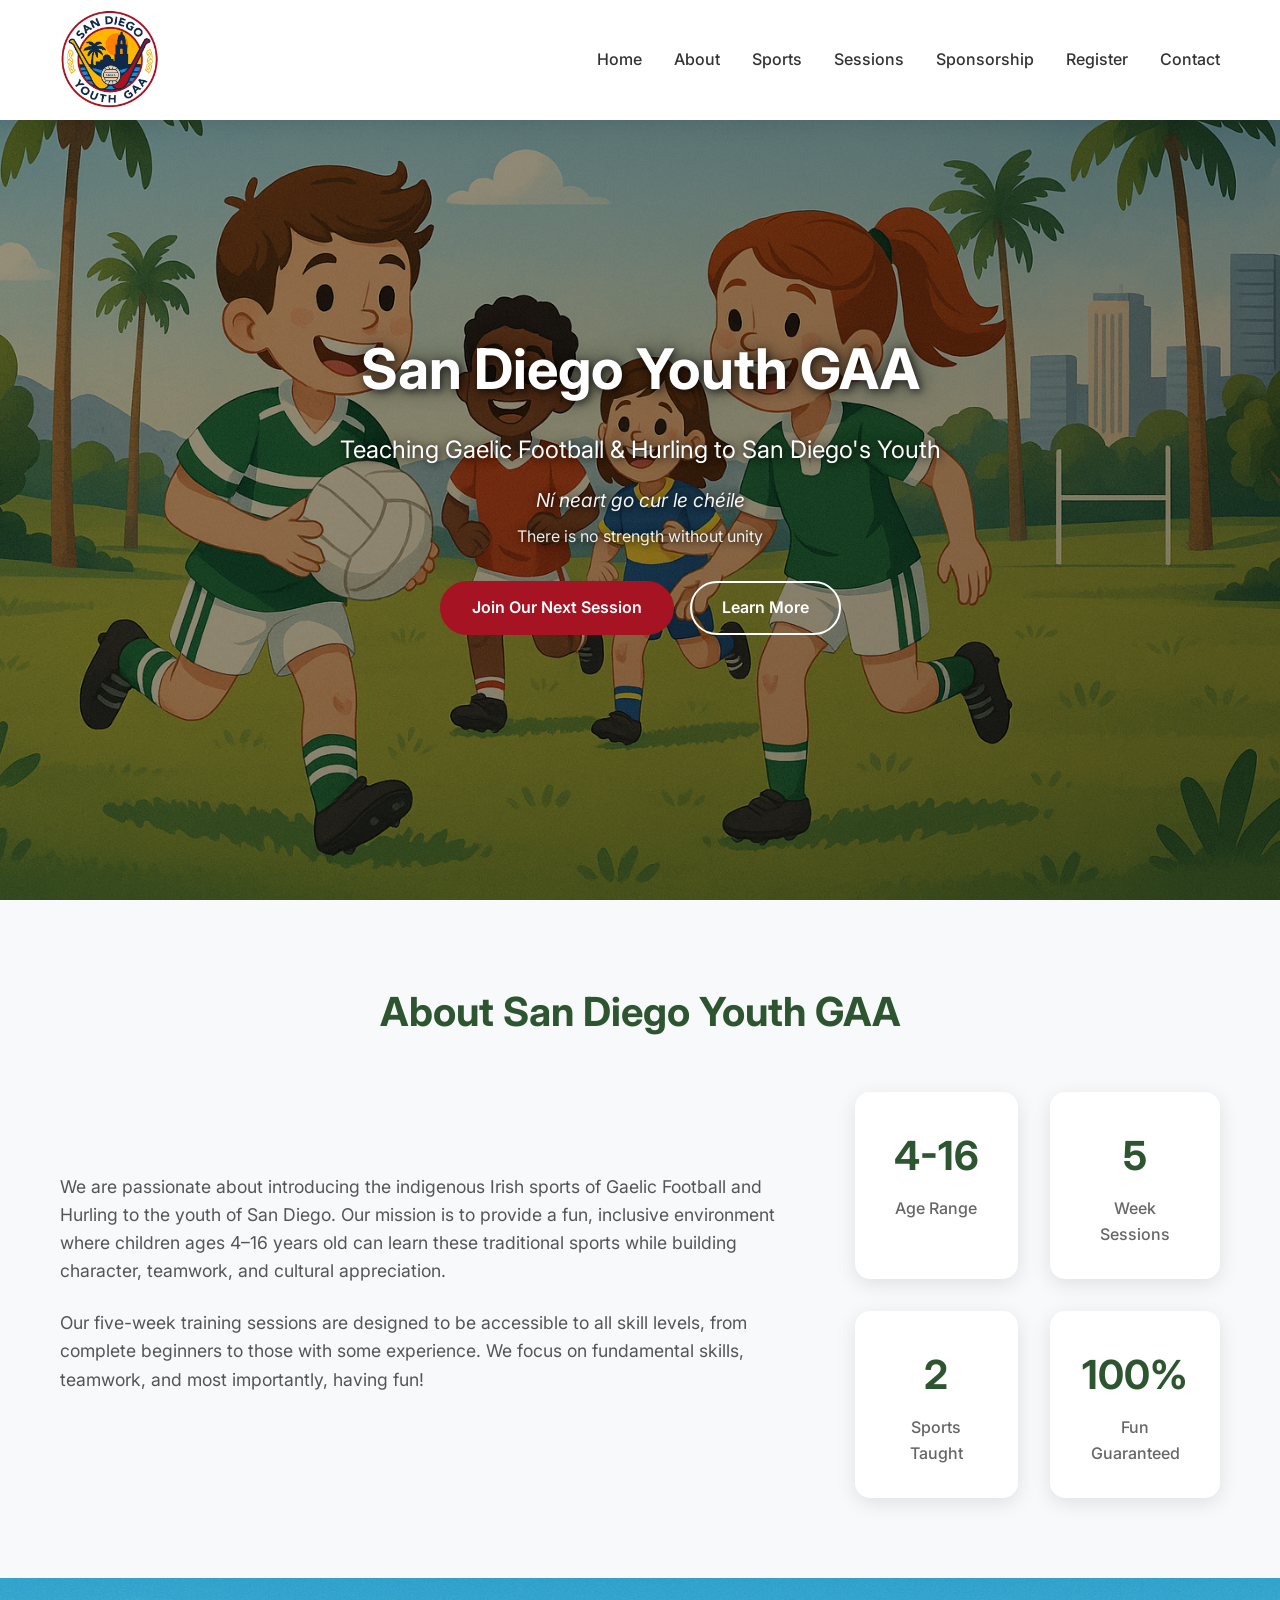
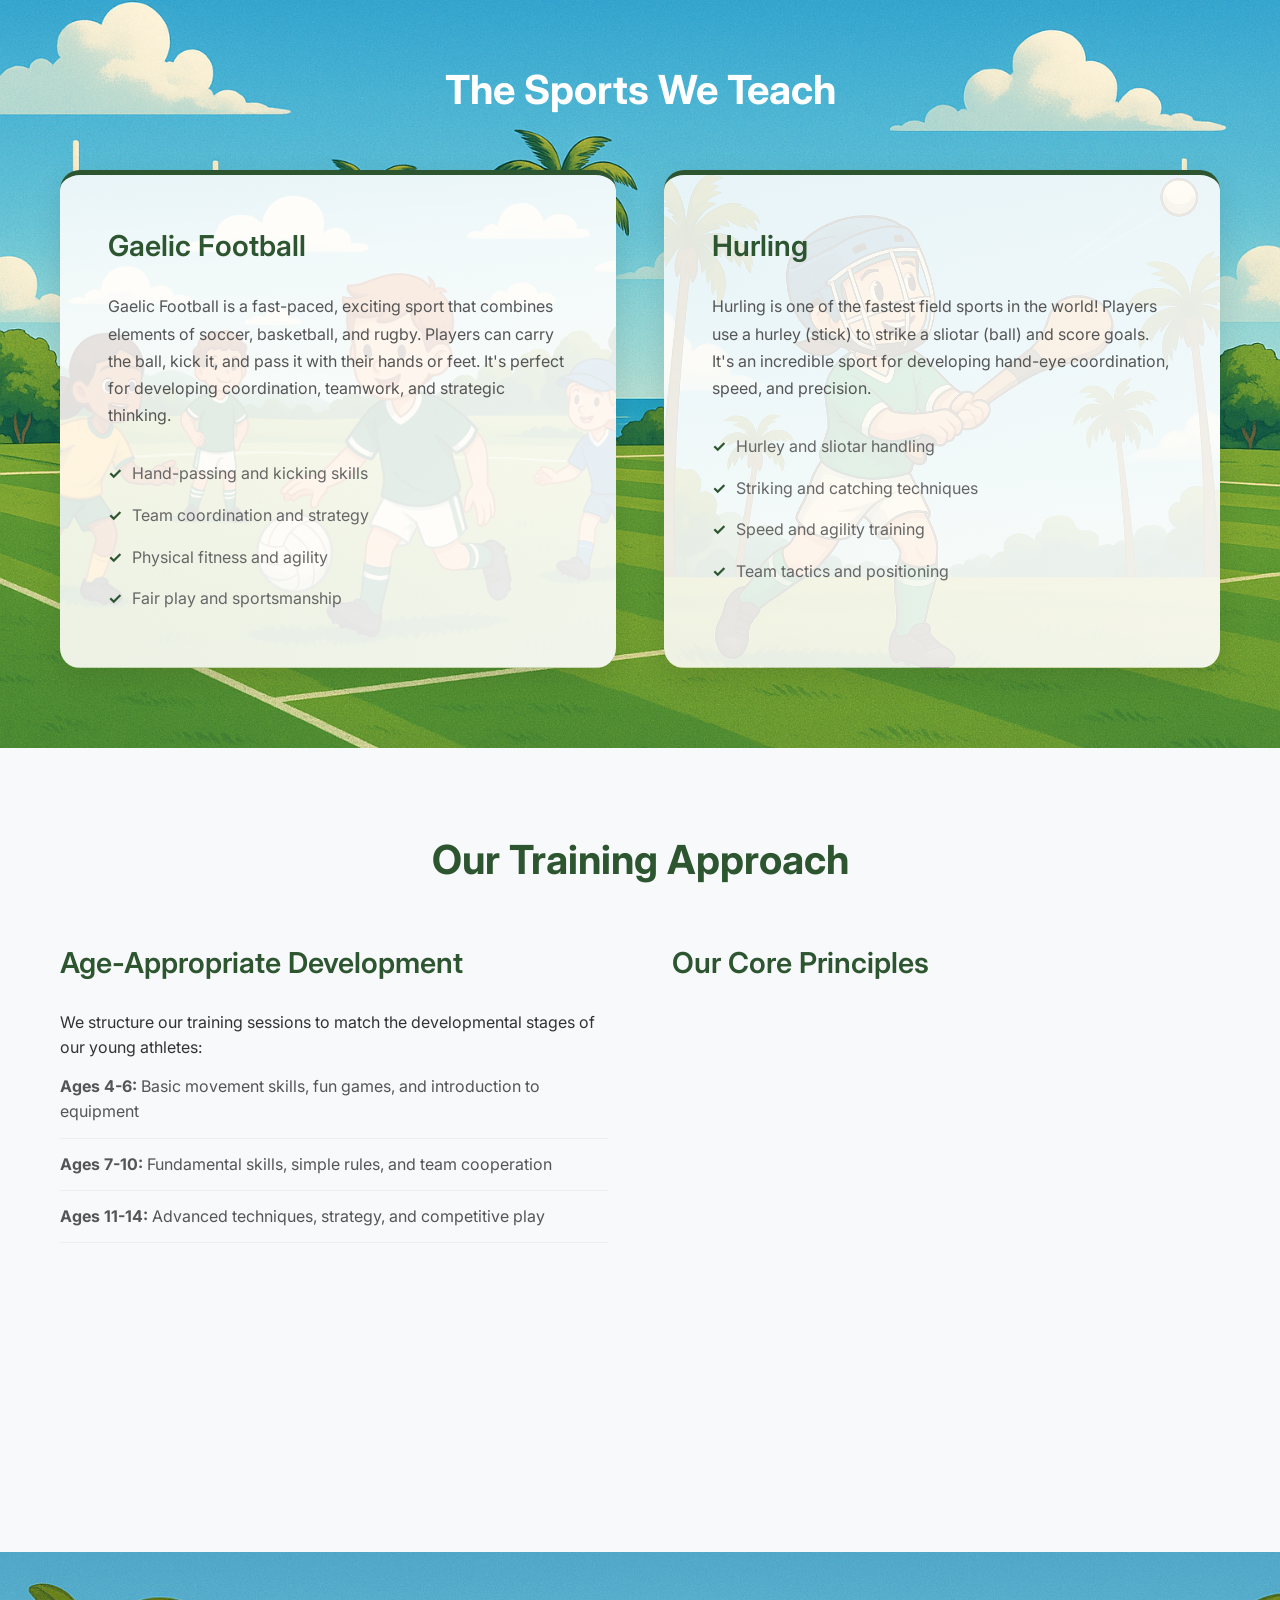
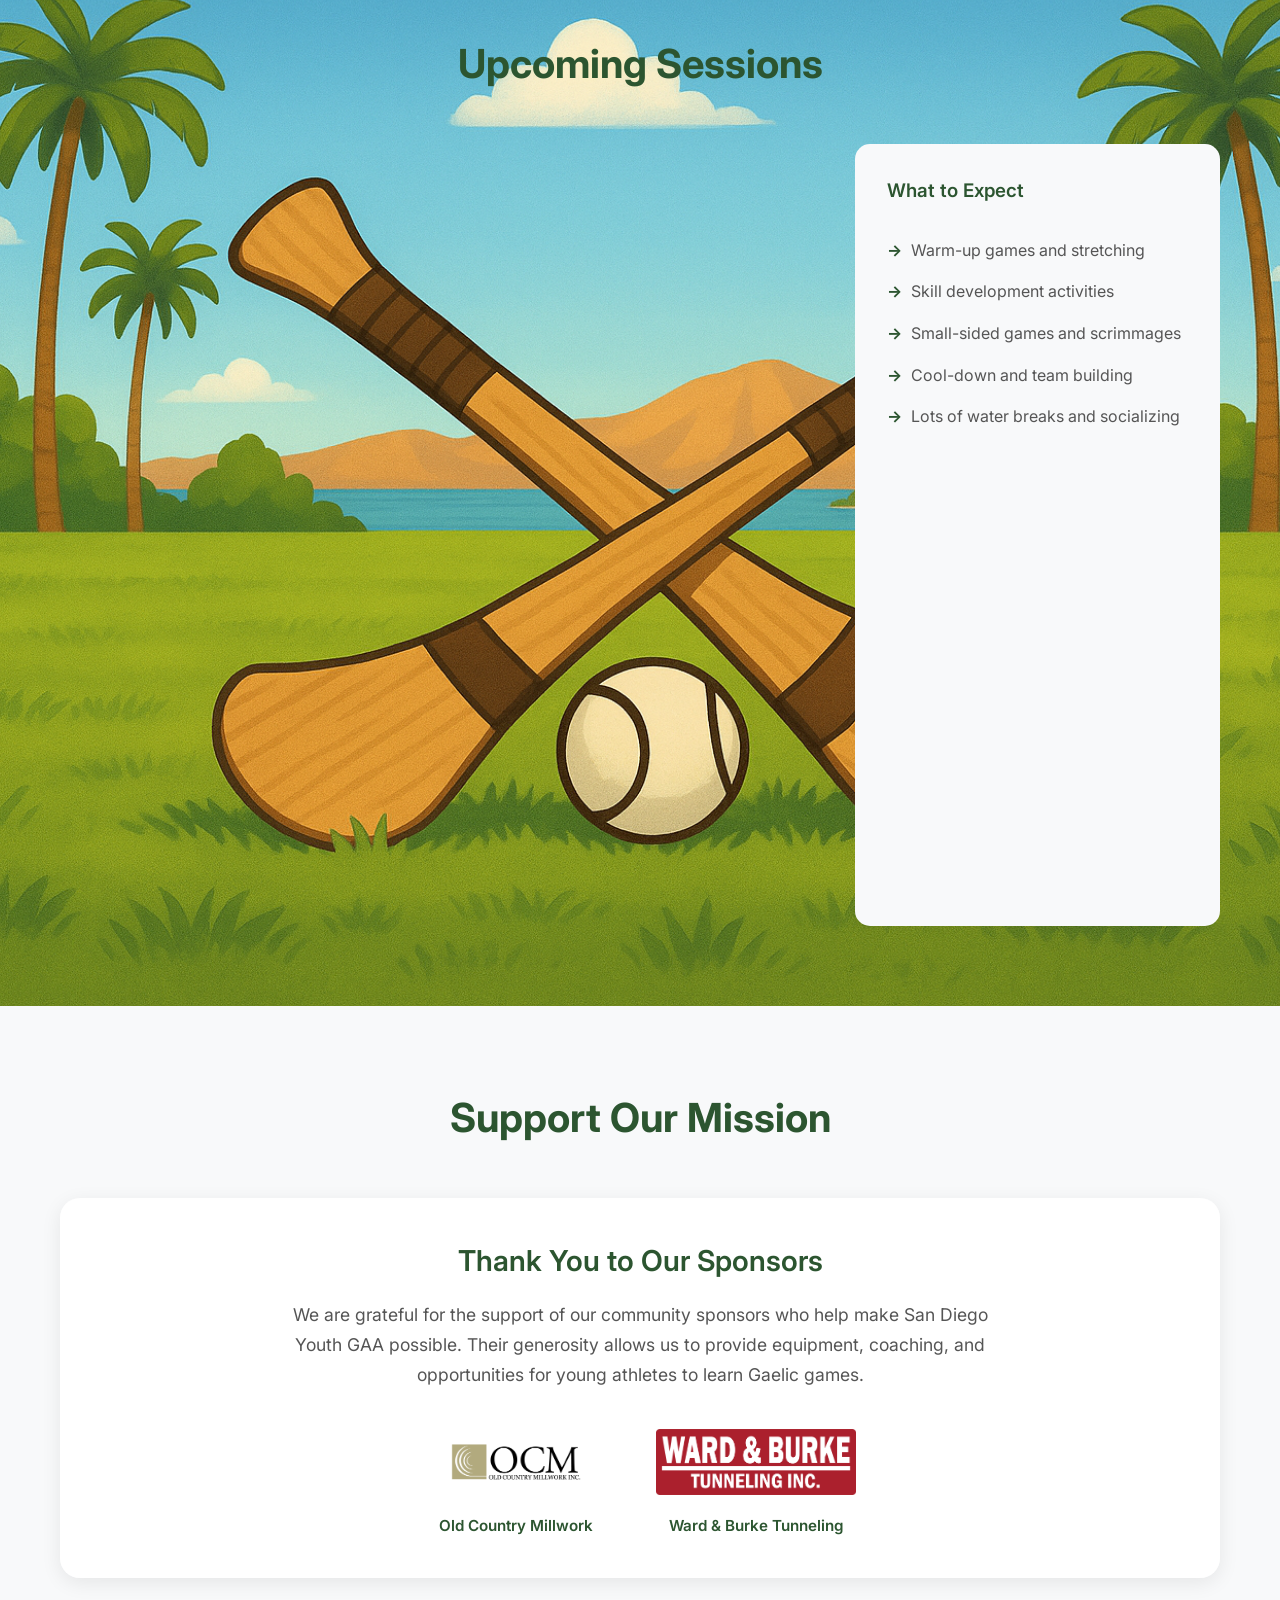
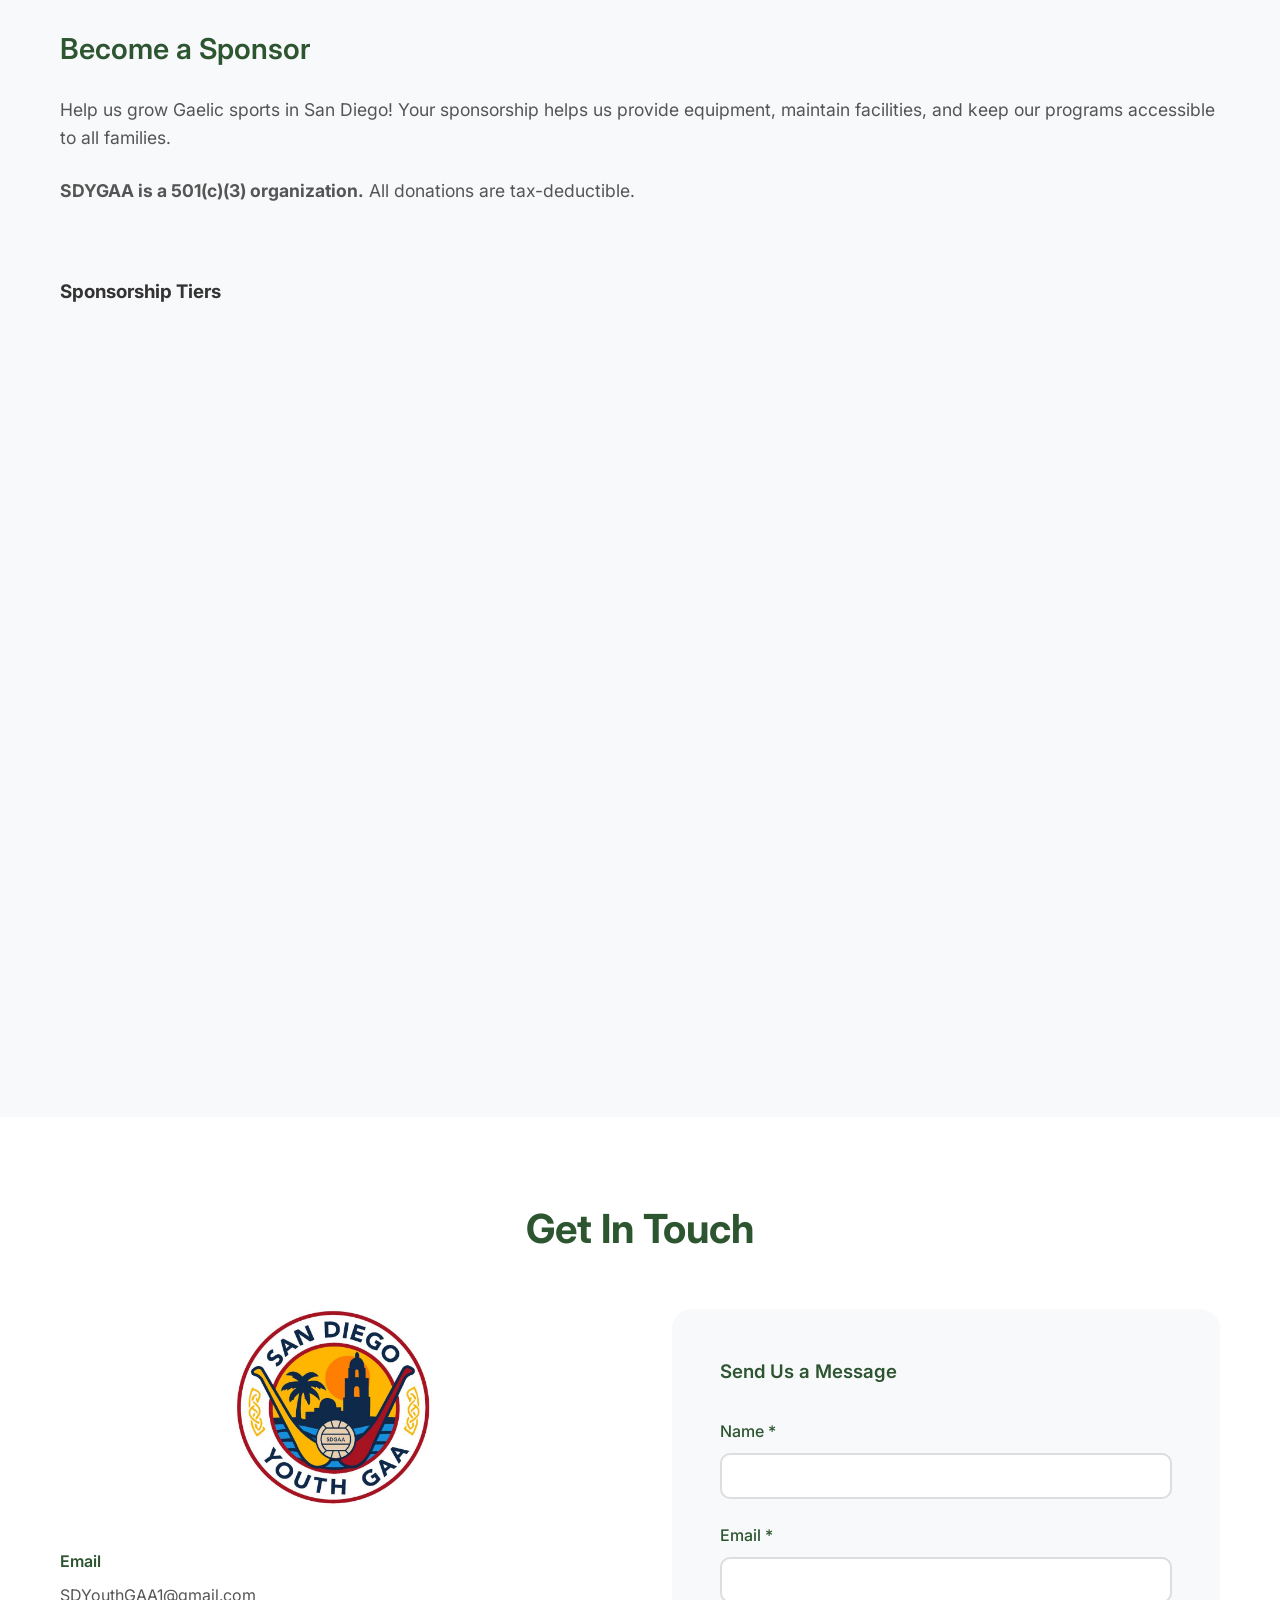
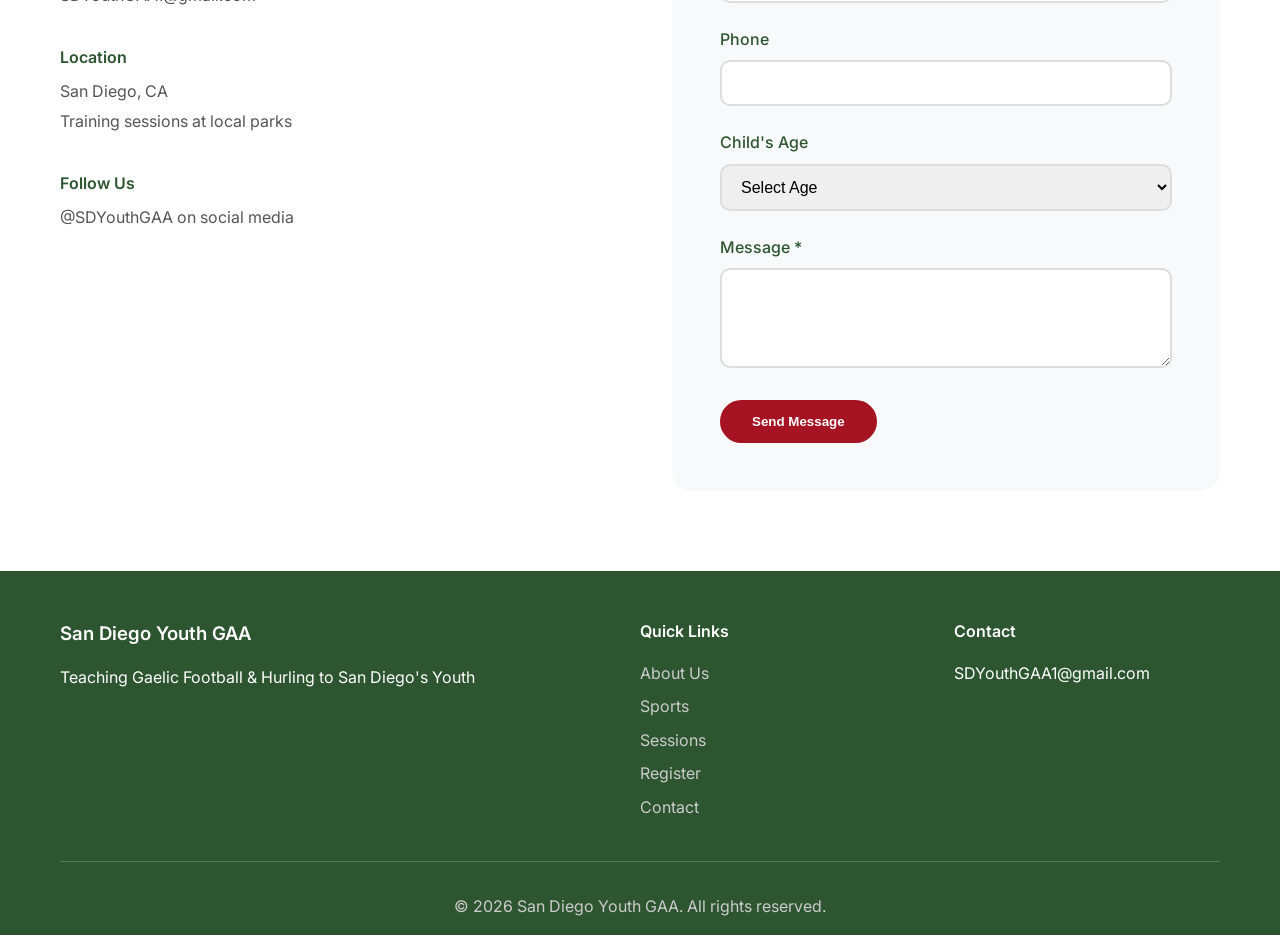
==== commit 997f9976: "Update index.html" ====
--- a/index.html
+++ b/index.html
@@ -14,7 +14,7 @@
         <div class="nav-container">
             <div class="nav-logo">
                 <a href="#home">
-                    <img src="images/Youth-GAA-Logo-03.png" alt="San Diego Youth GAA Logo" class="logo-img">
+                    <img src="images/Youth-GAA-Logo-01.png" alt="San Diego Youth GAA Logo" class="logo-img">
                 </a>
             </div>
             <div class="nav-menu" id="nav-menu">
@@ -259,11 +259,7 @@
             <div class="contact-content">
                 <div class="contact-info">
                     <div class="contact-logo">
-                        <img src="images/Youth-GAA-Logo-03.png" alt="San Diego Youth GAA Logo" class="contact-logo-img">
-                    </div>
-                    <div class="contact-item">
-                        <h4>Contact</h4>
-                        <p>Chairperson</p>
+                        <img src="images/Youth-GAA-Logo-01.png" alt="San Diego Youth GAA Logo" class="contact-logo-img">
                     </div>
                     <div class="contact-item">
                         <h4>Email</h4>
